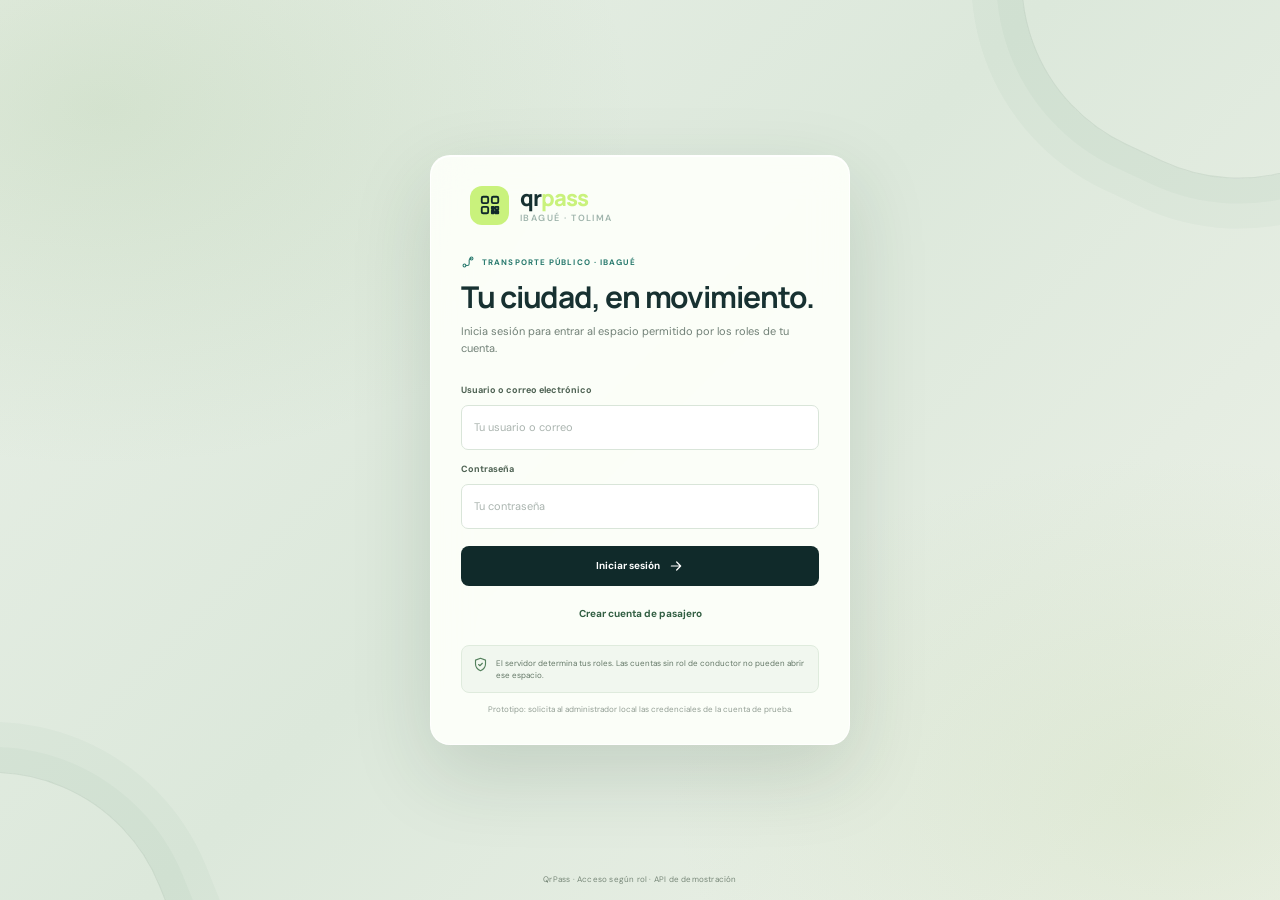
==== frontend/index.html @ d285de20 "Refactorización de  la estructura del proyecto a backend y frontend - Organiza la API FastAPI con mo" ====
<!doctype html>
<html lang="es">
  <head>
    <meta charset="utf-8" />
    <meta name="viewport" content="width=device-width, initial-scale=1, viewport-fit=cover" />
    <meta
      name="description"
      content="QrPass: una forma más simple de moverte por Ibagué."
    />
    <meta name="theme-color" content="#102a2a" />
    <meta name="mobile-web-app-capable" content="yes" />
    <meta name="apple-mobile-web-app-capable" content="yes" />
    <meta name="apple-mobile-web-app-status-bar-style" content="black-translucent" />
    <meta name="apple-mobile-web-app-title" content="QrPass" />
    <link rel="manifest" href="manifest.webmanifest" />
    <link rel="icon" href="iconos/qrpass.svg" type="image/svg+xml" />
    <link rel="apple-touch-icon" href="iconos/apple-touch-icon.png" />
    <title>QrPass · Tu ciudad, en movimiento</title>
    <link rel="preconnect" href="https://fonts.googleapis.com" />
    <link rel="preconnect" href="https://fonts.gstatic.com" crossorigin />
    <link
      href="https://fonts.googleapis.com/css2?family=DM+Sans:wght@400;500;600;700&family=Manrope:wght@400;500;600;700;800&display=swap"
      rel="stylesheet"
    />
    <link rel="stylesheet" href="styles.css" />
    <script src="app.js" defer></script>
  </head>
  <body>
    <svg class="icon-library" xmlns="http://www.w3.org/2000/svg" aria-hidden="true">
      <symbol id="icon-grid" viewBox="0 0 24 24">
        <rect x="3.5" y="3.5" width="7" height="7" rx="1.5" />
        <rect x="13.5" y="3.5" width="7" height="7" rx="1.5" />
        <rect x="3.5" y="13.5" width="7" height="7" rx="1.5" />
        <path d="M14 14h2v2h-2zm4 0h2v2h-2zm-4 4h2v2h-2zm4 0h2v2h-2z" />
      </symbol>
      <symbol id="icon-qr" viewBox="0 0 24 24">
        <rect x="3" y="3" width="7" height="7" rx="1.5" />
        <rect x="14" y="3" width="7" height="7" rx="1.5" />
        <rect x="3" y="14" width="7" height="7" rx="1.5" />
        <path d="M14 14h2v2h-2zm4 0h3v3h-3zm-4 4h2v3h-2zm4 1h3v2h-3z" />
      </symbol>
      <symbol id="icon-wallet" viewBox="0 0 24 24">
        <rect x="3" y="5" width="18" height="15" rx="3" />
        <path d="M3 9h18m-5 5h2m-14-9 12-2" />
      </symbol>
      <symbol id="icon-clock" viewBox="0 0 24 24">
        <circle cx="12" cy="12" r="9" />
        <path d="M12 7v5l3.5 2" />
      </symbol>
      <symbol id="icon-arrows" viewBox="0 0 24 24">
        <path d="M4 7h15l-3-3m4 13H5l3 3m9-13 3 3-3 3M7 14l-3 3 3 3" />
      </symbol>
      <symbol id="icon-plus" viewBox="0 0 24 24">
        <path d="M12 5v14m-7-7h14" />
      </symbol>
      <symbol id="icon-download" viewBox="0 0 24 24">
        <path d="M12 3v12m-5-5 5 5 5-5M5 17v3h14v-3" />
      </symbol>
      <symbol id="icon-card" viewBox="0 0 24 24">
        <rect x="2.5" y="5" width="19" height="14" rx="3" />
        <path d="M2.5 10h19m-15 5h4" />
      </symbol>
      <symbol id="icon-document" viewBox="0 0 24 24">
        <path d="M14 3H6a2 2 0 0 0-2 2v14a2 2 0 0 0 2 2h12a2 2 0 0 0 2-2V9z" />
        <path d="M14 3v6h6M8 13h8m-8 4h8" />
      </symbol>
      <symbol id="icon-arrow" viewBox="0 0 24 24">
        <path d="M5 12h14m-6-6 6 6-6 6" />
      </symbol>
      <symbol id="icon-route" viewBox="0 0 24 24">
        <circle cx="6" cy="18" r="2.5" />
        <circle cx="18" cy="6" r="2.5" />
        <path d="M8.5 18H11a3 3 0 0 0 3-3V9a3 3 0 0 1 3-3h.5" />
      </symbol>
      <symbol id="icon-shield" viewBox="0 0 24 24">
        <path d="M12 22s8-4 8-11V5l-8-3-8 3v6c0 7 8 11 8 11Z" />
        <path d="m9 12 2 2 4-4" />
      </symbol>
      <symbol id="icon-bus" viewBox="0 0 24 24">
        <path d="M5 17h14l1-3V7c0-2-2-3-8-3S4 5 4 7v7l1 3Z" />
        <path d="M4 10h16M7 17v2m10-2v2M7 14h.01M17 14h.01" />
      </symbol>
      <symbol id="icon-menu" viewBox="0 0 24 24">
        <path d="M4 7h16M4 12h16M4 17h16" />
      </symbol>
      <symbol id="icon-close" viewBox="0 0 24 24">
        <path d="m6 6 12 12M18 6 6 18" />
      </symbol>
      <symbol id="icon-check" viewBox="0 0 24 24">
        <path d="m5 12 4 4L19 6" />
      </symbol>
      <symbol id="icon-spark" viewBox="0 0 24 24">
        <path d="m12 3 1.9 5.8L20 11l-6.1 2.2L12 19l-1.9-5.8L4 11l6.1-2.2L12 3Zm7 12 .9 2.1L22 18l-2.1.9L19 21l-.9-2.1L16 18l2.1-.9L19 15Z" />
      </symbol>
    </svg>

    <!-- La entrada y la app viven en la misma página; JavaScript muestra una
         u otra según la sesión que el servidor reconoce. -->
    <main class="login-gate" id="login-gate">
      <section class="login-card" aria-labelledby="login-title">
        <a class="brand login-brand" href="#login" aria-label="QrPass">
          <span class="brand-mark" aria-hidden="true"><svg class="icon"><use href="#icon-qr" /></svg></span>
          <span class="brand-name">qr<span>pass</span><small>IBAGUÉ · TOLIMA</small></span>
        </a>
        <div class="login-intro">
          <span class="eyebrow"><svg class="icon"><use href="#icon-route" /></svg> TRANSPORTE PÚBLICO · IBAGUÉ</span>
          <h1 id="login-title">Tu ciudad, en movimiento.</h1>
          <p>Inicia sesión para entrar al espacio permitido por los roles de tu cuenta.</p>
        </div>
        <form id="login-form" class="login-form">
          <label for="login-username">Usuario o correo electrónico</label>
          <input class="input" id="login-username" name="username" type="text" autocomplete="username" placeholder="Tu usuario o correo" minlength="3" maxlength="254" required />
          <label for="login-password">Contraseña</label>
          <input class="input" id="login-password" name="password" type="password" autocomplete="current-password" placeholder="Tu contraseña" required />
          <p class="login-error" id="login-error" role="alert" hidden></p>
          <button class="button login-submit" type="submit">Iniciar sesión <svg class="icon"><use href="#icon-arrow" /></svg></button>
        </form>
        <button class="login-register-toggle" id="registration-toggle" type="button">Crear cuenta de pasajero</button>
        <form id="registration-form" class="login-form" hidden>
          <label for="register-names">Nombre completo</label>
          <input class="input" id="register-names" name="names" type="text" autocomplete="name" minlength="2" maxlength="120" required />
          <label for="register-email">Correo electrónico</label>
          <input class="input" id="register-email" name="email" type="email" autocomplete="email" maxlength="254" required />
          <label for="register-password">Contraseña (mínimo 12 caracteres)</label>
          <input class="input" id="register-password" name="password" type="password" autocomplete="new-password" minlength="12" maxlength="256" required />
          <label class="login-consent"><input name="privacy_consent" type="checkbox" required /><span>Autorizo el tratamiento de mis datos para esta demostración y acepto su política de privacidad.</span></label>
          <p class="login-error" id="registration-error" role="alert" hidden></p>
          <button class="button login-submit" type="submit">Crear cuenta pasajera <svg class="icon"><use href="#icon-arrow" /></svg></button>
        </form>
        <p class="login-role-note"><svg class="icon"><use href="#icon-shield" /></svg><span>El servidor determina tus roles. Las cuentas sin rol de conductor no pueden abrir ese espacio.</span></p>
        <p class="login-demo-note">Prototipo: solicita al administrador local las credenciales de la cuenta de prueba.</p>
      </section>
      <footer class="login-footer">QrPass · Acceso según rol · API de demostración</footer>
    </main>

    <!-- Este contenedor se mantiene oculto hasta validar la cuenta y sus roles. -->
    <div class="app-shell">
      <aside class="sidebar" id="sidebar">
        <a class="brand" href="#inicio" data-view="inicio" aria-label="QrPass, inicio">
          <span class="brand-mark" aria-hidden="true">
            <svg class="icon"><use href="#icon-qr" /></svg>
          </span>
          <span class="brand-name">qr<span>pass</span><small>IBAGUÉ · TOLIMA</small></span>
        </a>

        <div data-profile-content="pasajero">
          <div class="sidebar-caption">TU ESPACIO</div>
          <nav class="main-nav" aria-label="Navegación principal">
            <button class="nav-link is-active" data-view="inicio">
              <svg class="icon"><use href="#icon-grid" /></svg><span>Resumen</span>
            </button>
            <button class="nav-link" data-view="qr">
              <svg class="icon"><use href="#icon-qr" /></svg><span>Mi código QR</span>
            </button>
            <button class="nav-link" data-view="historial">
              <svg class="icon"><use href="#icon-clock" /></svg><span>Mis viajes</span>
            </button>
          </nav>

          <div class="sidebar-caption sidebar-caption-spaced">MOVERSE</div>
          <nav class="main-nav" aria-label="Acciones de viaje">
            <button class="nav-link" data-action="payment" data-method="saldo">
              <svg class="icon"><use href="#icon-wallet" /></svg><span>Pagar pasaje</span>
            </button>
            <button class="nav-link" data-action="transfer">
              <svg class="icon"><use href="#icon-arrows" /></svg><span>Traspaso de ruta</span>
            </button>
            <button class="nav-link" data-view="recarga">
              <svg class="icon"><use href="#icon-plus" /></svg><span>Recargar saldo</span>
            </button>
          </nav>
        </div>

        <div data-profile-content="conductor" hidden>
          <div class="sidebar-caption">OPERACIÓN</div>
          <nav class="main-nav" aria-label="Operación del conductor">
            <button class="nav-link is-active" data-view="inicio">
              <svg class="icon"><use href="#icon-bus" /></svg><span>Mi turno y recaudo</span>
            </button>
          </nav>
        </div>

        <div class="sidebar-bottom">
          <div class="help-card">
            <span class="help-icon"><svg class="icon"><use href="#icon-spark" /></svg></span>
            <strong id="workspace-help-title">Tu viaje, más simple.</strong>
            <p id="workspace-help-copy">Un solo lugar para moverte por la ciudad.</p>
            <button class="demo-account-link" type="button" data-action="logout">Cerrar sesión <svg class="icon"><use href="#icon-arrow" /></svg></button>
          </div>
          <div class="profile">
            <span class="avatar" id="sidebar-avatar">MC</span>
            <span class="profile-copy"><strong id="sidebar-name">María Camila</strong><small id="sidebar-role">Perfil pasajero · demo</small></span>
            <span class="profile-status" aria-label="Perfil de demostración seleccionado"></span>
          </div>
        </div>
      </aside>

      <main class="main-area">
        <header class="topbar">
          <button class="mobile-menu icon-button" id="menu-toggle" aria-label="Abrir menú" aria-expanded="false">
            <svg class="icon"><use href="#icon-menu" /></svg>
          </button>
          <div class="breadcrumb"><span id="breadcrumb-context">Pasajero demo</span><span class="breadcrumb-slash">/</span><strong id="page-crumb">Resumen</strong></div>
          <div class="topbar-right">
            <span class="single-profile-label" id="single-profile-label">Pasajero</span>
            <div class="profile-switcher" id="workspace-switcher" role="group" aria-label="Cambiar entre roles autorizados" hidden>
              <button type="button" data-profile="pasajero" aria-pressed="false">Pasajero</button>
              <button type="button" data-profile="conductor" aria-pressed="true">Conductor</button>
            </div>
            <span class="service-status" id="connection-status" role="status"><span></span><span id="connection-label">API de demostración</span></span>
            <span class="topbar-divider"></span>
            <span class="topbar-date" id="today-date"></span>
            <button class="button button-outline install-button" id="install-button" type="button" hidden><svg class="icon"><use href="#icon-download" /></svg> Instalar app</button>
            <span class="avatar avatar-small" id="topbar-avatar">MC</span>
          </div>
        </header>
        <div class="demo-banner">
          <span class="demo-banner-dot"></span>
          <span><strong>Versión de demostración</strong> · Los movimientos son ficticios y los registra una API local.</span>
          <button class="demo-info-link" type="button" data-action="demo-info">¿Qué significa?</button>
        </div>
        <section id="app-content" class="page-content" aria-live="polite"></section>
        <footer class="site-footer">
          <span>QrPass <span class="footer-dot">·</span> Hecho para moverte mejor.</span>
          <button class="footer-info-link" type="button" data-action="demo-info"><svg class="icon"><use href="#icon-document" /></svg> Acerca de la demostración</button>
        </footer>
      </main>
    </div>
    <button class="sidebar-backdrop" id="sidebar-backdrop" type="button" aria-label="Cerrar menú"></button>
    <nav class="mobile-tabbar" id="mobile-tabbar" aria-label="Navegación rápida">
      <button class="mobile-tab is-active" data-view="inicio" data-tab-view="inicio" aria-current="page"><svg class="icon"><use href="#icon-grid" /></svg><span>Inicio</span></button>
      <button class="mobile-tab" data-view="qr" data-tab-view="qr"><svg class="icon"><use href="#icon-qr" /></svg><span>Mi QR</span></button>
      <button class="mobile-tab" data-view="historial" data-tab-view="historial"><svg class="icon"><use href="#icon-clock" /></svg><span>Viajes</span></button>
      <button class="mobile-tab" data-view="recarga" data-tab-view="recarga"><svg class="icon"><use href="#icon-wallet" /></svg><span>Saldo</span></button>
    </nav>

    <dialog class="modal" id="app-modal" aria-labelledby="modal-title">
      <form method="dialog" class="modal-dismiss"><button class="icon-button" aria-label="Cerrar ventana"><svg class="icon"><use href="#icon-close" /></svg></button></form>
      <div id="modal-content"></div>
    </dialog>
    <div class="toast-region" id="toast-region" role="status" aria-live="polite"></div>
  </body>
</html>
---- frontend/styles.css ----
:root {
  color-scheme: light;
  --ink: #173131;
  --ink-soft: #536665;
  --ink-muted: #83918e;
  --canvas: #f6f8f6;
  --paper: #fff;
  --line: #e6ece8;
  --forest: #102a2a;
  --forest-2: #1a3937;
  --mint: #c9f27c;
  --mint-deep: #a8df54;
  --teal: #27796d;
  --teal-pale: #e8f4ef;
  --amber: #c78535;
  --amber-pale: #fff3e3;
  --red: #bd5d50;
  --red-pale: #fff0ed;
  --shadow-card: 0 16px 48px rgb(29 61 48 / 5%), 0 2px 8px rgb(29 61 48 / 3%);
  font-family: "DM Sans", sans-serif;
  font-synthesis: none;
  text-rendering: optimizeLegibility;
  -webkit-font-smoothing: antialiased;
  -moz-osx-font-smoothing: grayscale;
}

* { box-sizing: border-box; }
body { min-width: 320px; min-height: 100vh; margin: 0; background: var(--canvas); color: var(--ink); }
button, input, select { font: inherit; }
button { color: inherit; }
a { color: inherit; text-decoration: none; }
.icon-library { position: absolute; width: 0; height: 0; overflow: hidden; }
.icon { width: 20px; height: 20px; fill: none; stroke: currentColor; stroke-width: 1.8; stroke-linecap: round; stroke-linejoin: round; flex: 0 0 auto; }
.sr-only { position: absolute; width: 1px; height: 1px; overflow: hidden; clip: rect(0, 0, 0, 0); clip-path: inset(50%); white-space: nowrap; }

[hidden] { display: none !important; }
body:not(.is-authenticated) .app-shell,
body:not(.is-authenticated) #sidebar-backdrop,
body:not(.is-authenticated) #mobile-tabbar,
body:not(.is-authenticated) .toast-region { display: none !important; }
.login-gate { position: relative; display: grid; min-height: 100vh; min-height: 100dvh; place-items: center; overflow: hidden; padding: 30px 18px; background: radial-gradient(ellipse at 8% 12%, rgb(137 178 119 / 20%), transparent 32%), radial-gradient(ellipse at 91% 88%, rgb(182 207 152 / 22%), transparent 30%), linear-gradient(135deg, #e9f0e7, #dce8db 48%, #eef2e9); }
.login-gate::before, .login-gate::after { position: absolute; width: 400px; aspect-ratio: 1; border: 1px solid rgb(39 91 57 / 10%); border-radius: 45%; content: ""; pointer-events: none; }
.login-gate::before { top: -230px; right: -150px; transform: rotate(25deg); box-shadow: 0 0 0 25px rgb(39 91 57 / 3%), 0 0 0 50px rgb(39 91 57 / 3%); }
.login-gate::after { bottom: -280px; left: -220px; transform: rotate(-22deg); box-shadow: 0 0 0 25px rgb(39 91 57 / 3%), 0 0 0 50px rgb(39 91 57 / 3%); }
.login-card { position: relative; z-index: 1; width: min(100%, 420px); padding: 30px; border: 1px solid rgb(255 255 255 / 82%); border-radius: 20px; background: rgb(253 255 250 / 92%); box-shadow: 0 28px 80px rgb(25 62 39 / 15%), inset 0 1px 0 #fff; backdrop-filter: blur(18px); }
.login-brand { padding: 0; }
.login-intro { margin-top: 30px; }
.login-intro .eyebrow { margin-bottom: 10px; font-size: 8px; }
.login-intro h1 { margin-bottom: 8px; font-size: clamp(24px, 7vw, 30px); }
.login-intro > p { margin: 0; color: #718177; font-size: 11px; line-height: 1.6; }
.login-form { display: grid; gap: 9px; margin-top: 22px; }
.login-form > label { margin-top: 4px; color: #4e6253; font-size: 9px; font-weight: 700; }
.login-form .input { min-height: 45px; border-color: #d9e5d9; background: #fff; font-size: 11px; }
.login-submit { width: 100%; min-height: 45px; margin-top: 8px; background: #1a5036; font-size: 10px; }
.login-submit:hover { background: #123d29; }
.login-error { margin: 2px 0; padding: 9px 10px; border: 1px solid #f0d2cb; border-radius: 7px; background: #fff3f0; color: #9c4e42; font-size: 9px; line-height: 1.5; }
.login-role-note { display: flex; align-items: flex-start; gap: 8px; margin: 17px 0 0; padding: 11px; border: 1px solid #dfebdd; border-radius: 8px; background: #f1f7ef; color: #637766; font-size: 8px; line-height: 1.55; }
.login-role-note .icon { width: 15px; height: 15px; flex: 0 0 auto; color: #54815d; }
.login-demo-note { margin: 11px 0 0; color: #929e94; font-size: 8px; text-align: center; }
.login-register-toggle { width: 100%; margin-top: 13px; padding: 8px; border: 0; background: transparent; color: #315e42; cursor: pointer; font-size: 10px; font-weight: 700; }
.login-consent { display: flex; align-items: flex-start; gap: 8px; margin: 7px 0 0; color: #718177; font-size: 9px; line-height: 1.5; }
.login-consent input { width: 15px; height: 15px; flex: 0 0 auto; accent-color: #1a5036; }
.login-form [hidden] { display: none !important; }
.login-footer { position: absolute; z-index: 1; bottom: max(16px, env(safe-area-inset-bottom)); color: #788879; font-size: 8px; letter-spacing: .2px; }

.app-shell { min-height: 100vh; }
.sidebar { position: fixed; z-index: 20; inset: 0 auto 0 0; display: flex; width: 250px; flex-direction: column; overflow-y: auto; padding: 29px 17px 18px; background: var(--forest); color: #e7efec; }
.brand { display: flex; align-items: center; gap: 11px; padding: 0 9px; }
.brand-mark { display: grid; width: 39px; height: 39px; place-items: center; border-radius: 12px; background: var(--mint); color: var(--forest); }
.brand-mark .icon { width: 22px; height: 22px; stroke-width: 2; }
.brand-name { font-family: Manrope, sans-serif; font-size: 22px; font-weight: 800; letter-spacing: -1.1px; line-height: 1; }
.brand-name > span { color: var(--mint); }
.brand-name small { display: block; margin-top: 5px; color: #9fb4ac; font-family: "DM Sans", sans-serif; font-size: 9px; font-weight: 600; letter-spacing: 1.45px; }
.sidebar-caption { margin: 44px 10px 12px; color: #8fa8a0; font-size: 9px; font-weight: 700; letter-spacing: 1.35px; }
.sidebar-caption-spaced { margin-top: 30px; }
.main-nav { display: grid; gap: 5px; }
.nav-link { display: flex; width: 100%; min-height: 44px; align-items: center; gap: 12px; padding: 0 12px; border: 0; border-radius: 9px; background: transparent; color: #bdcbc5; cursor: pointer; text-align: left; transition: color .18s ease, background .18s ease, transform .18s ease; }
.nav-link .icon { width: 18px; height: 18px; color: #91a8a0; }
.nav-link span { font-size: 12px; font-weight: 500; }
.nav-link:hover { background: rgb(255 255 255 / 7%); color: #fff; }
.nav-link.is-active { background: #274943; color: #fff; }
.nav-link.is-active .icon { color: var(--mint); }
.sidebar-bottom { flex-shrink: 0; margin-top: auto; }
.help-card { margin: 0 3px 18px; padding: 16px 14px 14px; border: 1px solid rgb(255 255 255 / 9%); border-radius: 12px; background: rgb(255 255 255 / 4%); }
.help-icon { display: grid; width: 29px; height: 29px; margin-bottom: 11px; place-items: center; border-radius: 9px; background: rgb(201 242 124 / 14%); color: var(--mint); }
.help-icon .icon { width: 16px; height: 16px; }
.help-card strong { font-size: 11px; }
.help-card p { margin: 5px 0 0; color: #a5b7b0; font-size: 10px; line-height: 1.55; }
.demo-account-link { display: flex; min-height: 32px; align-items: center; gap: 5px; margin-top: 10px; padding: 0; border: 0; background: transparent; color: #c9f27c; cursor: pointer; font-size: 9px; font-weight: 700; text-align: left; }
.demo-account-link:hover { color: #e6ffbd; }
.demo-account-link .icon { width: 13px; height: 13px; }
.profile { display: flex; align-items: center; gap: 10px; padding: 14px 7px 0; border-top: 1px solid rgb(255 255 255 / 10%); }
.avatar { display: grid; width: 34px; height: 34px; flex: 0 0 auto; place-items: center; border: 1px solid rgb(255 255 255 / 35%); border-radius: 50%; background: #dbe9df; color: #35544b; font-size: 10px; font-weight: 700; }
.profile-copy { display: grid; gap: 3px; }
.profile-copy strong { color: #f4f7f5; font-size: 11px; font-weight: 600; }
.profile-copy small { color: #9fb4ac; font-size: 9px; }
.profile-status { width: 7px; height: 7px; margin-left: auto; border-radius: 50%; background: var(--mint); box-shadow: 0 0 0 3px rgb(201 242 124 / 12%); }

.main-area { display: flex; min-height: 100vh; flex-direction: column; margin-left: 250px; }
.topbar { position: sticky; z-index: 10; top: 0; display: flex; height: 68px; flex: 0 0 auto; align-items: center; justify-content: space-between; padding: 0 43px; border-bottom: 1px solid #eaf0ec; background: rgb(255 255 255 / 94%); backdrop-filter: blur(14px); }
.breadcrumb { display: flex; align-items: center; gap: 10px; color: #91a09c; font-size: 11px; }
.breadcrumb strong { color: var(--ink); font-weight: 600; }
.breadcrumb-slash { color: #c7d1cc; }
.topbar-right { display: flex; align-items: center; gap: 15px; }
.service-status { display: flex; align-items: center; gap: 7px; color: #60806f; font-size: 10px; font-weight: 600; }
.service-status > span { width: 6px; height: 6px; border-radius: 50%; background: #63b476; box-shadow: 0 0 0 3px #e8f5e9; }
.topbar-divider { width: 1px; height: 18px; background: var(--line); }
.topbar-date { color: #71807c; font-size: 10px; }
.avatar-small { width: 29px; height: 29px; border-color: #dfe8e2; font-size: 9px; }
.mobile-menu { display: none !important; }
body.menu-open { overflow: hidden; }
.demo-banner { display: flex; min-height: 39px; align-items: center; gap: 9px; padding: 7px 43px; border-bottom: 1px solid #dcebe0; background: #f1f8f1; color: #56715f; font-size: 10px; }
.demo-banner strong { color: #315e42; font-weight: 700; }
.demo-banner-dot { width: 6px; height: 6px; flex: 0 0 auto; border-radius: 50%; background: #65a976; }
.demo-info-link, .footer-info-link { display: inline-flex; align-items: center; justify-content: center; gap: 6px; border: 0; background: transparent; color: #397656; cursor: pointer; font-size: 9px; font-weight: 700; text-decoration: underline; text-decoration-color: #a4c6ad; text-underline-offset: 3px; }
.demo-info-link { flex: 0 0 auto; margin-left: auto; padding: 4px 0 4px 8px; }
.demo-info-link:hover, .footer-info-link:hover { color: #174e36; }
.page-content { width: min(100%, 1300px); flex: 1; margin: 0 auto; padding: 34px 43px 30px; }
.site-footer { display: flex; min-height: 51px; align-items: center; justify-content: space-between; gap: 14px; padding: 10px 43px; border-top: 1px solid #eaf0ec; color: #889591; font-size: 9px; }
.footer-info-link { padding: 4px 0; color: #75877d; font-size: 9px; text-decoration: none; }
.footer-info-link .icon { width: 14px; height: 14px; color: #668c71; }
.footer-dot { padding: 0 3px; color: #b9c5be; }

.page-heading { display: flex; align-items: flex-end; justify-content: space-between; gap: 18px; margin-bottom: 24px; }
.eyebrow { display: flex; align-items: center; gap: 7px; margin-bottom: 8px; color: var(--teal); font-size: 9px; font-weight: 700; letter-spacing: 1.1px; text-transform: uppercase; }
.eyebrow .icon { width: 14px; height: 14px; }
.eyebrow-dot { width: 6px; height: 6px; border-radius: 50%; background: var(--teal); }
h1, h2, h3, p { margin-top: 0; }
h1, h2, h3 { font-family: Manrope, sans-serif; }
h1 { margin-bottom: 6px; color: var(--ink); font-size: clamp(24px, 3vw, 31px); font-weight: 700; letter-spacing: -1.1px; line-height: 1.2; }
.page-heading p { margin: 0; color: var(--ink-muted); font-size: 11px; line-height: 1.6; }
.heading-date { padding-bottom: 2px; color: #87938e; font-size: 10px; white-space: nowrap; }
.button { display: inline-flex; min-height: 40px; align-items: center; justify-content: center; gap: 8px; padding: 0 15px; border: 0; border-radius: 8px; background: var(--forest); color: #fff; cursor: pointer; font-size: 10px; font-weight: 700; transition: background .18s ease, transform .18s ease, box-shadow .18s ease; }
.button:hover { transform: translateY(-1px); background: var(--forest-2); box-shadow: 0 6px 16px rgb(16 42 42 / 15%); }
.button .icon { width: 16px; height: 16px; }
.button-mint { background: var(--mint); color: var(--forest); }
.button-mint:hover { background: var(--mint-deep); }
.button-outline { border: 1px solid #dfe8e1; background: #fff; color: var(--ink); }
.button-outline:hover { background: #f4f8f5; box-shadow: none; }
.button-quiet { min-height: 32px; padding: 0 10px; background: transparent; color: var(--teal); }
.button-quiet:hover { background: var(--teal-pale); box-shadow: none; }
.button:focus-visible, .nav-link:focus-visible, .icon-button:focus-visible, input:focus-visible, select:focus-visible, .profile-switcher button:focus-visible { outline: 3px solid rgb(39 121 109 / 30%); outline-offset: 2px; }
.profile-switcher { display: inline-flex; flex: 0 0 auto; gap: 3px; padding: 3px; border: 1px solid #e2eae4; border-radius: 10px; background: #f3f7f3; }
.profile-switcher[hidden], .single-profile-label[hidden] { display: none !important; }
.profile-switcher button { min-height: 29px; padding: 0 9px; border: 0; border-radius: 7px; background: transparent; color: #708078; cursor: pointer; font-size: 9px; font-weight: 600; transition: background .15s ease, color .15s ease, box-shadow .15s ease; }
.profile-switcher button[aria-pressed="true"] { background: #1d4735; color: #e6f5dc; box-shadow: 0 2px 6px rgb(18 56 37 / 14%); }
.profile-switcher button:hover:not([aria-pressed="true"]) { background: #e6efe7; color: #28543b; }
.single-profile-label { flex: 0 0 auto; padding: 7px 10px; border: 1px solid #dce9de; border-radius: 8px; background: #eef6ee; color: #396548; font-size: 9px; font-weight: 700; }
[data-profile-content][hidden], .mobile-tabbar[hidden] { display: none !important; }

.welcome-banner { position: relative; display: grid; min-height: 188px; grid-template-columns: 1.25fr .75fr; overflow: hidden; margin-bottom: 21px; border-radius: 15px; background: radial-gradient(ellipse at 82% 95%, rgb(75 133 89 / 34%), transparent 43%), linear-gradient(112deg, #102a2a 12%, #173a35 100%); color: #fff; }
.welcome-demo-badge { position: absolute; z-index: 2; top: 15px; right: 17px; display: inline-flex; align-items: center; gap: 6px; padding: 7px 9px; border: 1px solid rgb(201 242 124 / 22%); border-radius: 20px; background: rgb(11 40 34 / 48%); color: #d9f6b4; cursor: pointer; font-size: 8px; font-weight: 700; letter-spacing: .35px; }
.welcome-demo-badge:hover { background: rgb(201 242 124 / 12%); }
.welcome-demo-badge > span { width: 6px; height: 6px; border-radius: 50%; background: var(--mint); box-shadow: 0 0 0 3px rgb(201 242 124 / 12%); }
.welcome-copy { position: relative; z-index: 1; align-self: center; padding: 27px 32px; }
.welcome-copy .eyebrow { margin-bottom: 11px; color: var(--mint); }
.welcome-copy h2 { max-width: 460px; margin: 0 0 9px; font-size: clamp(21px, 2.5vw, 27px); font-weight: 600; letter-spacing: -.8px; line-height: 1.22; }
.welcome-copy p { margin: 0 0 18px; color: #b2c4bc; font-size: 10px; }
.welcome-orbit { position: absolute; top: -108px; right: 6%; width: 380px; height: 380px; border: 1px solid rgb(201 242 124 / 15%); border-radius: 50%; }
.welcome-orbit::before, .welcome-orbit::after { position: absolute; inset: 29px; border: 1px solid rgb(201 242 124 / 12%); border-radius: 50%; content: ""; }
.welcome-orbit::after { inset: 67px; }
.welcome-illustration { position: absolute; right: 11%; bottom: 0; display: grid; width: 180px; height: 144px; place-items: center; color: var(--mint); }
.welcome-illustration .icon { width: 90px; height: 90px; stroke-width: .9; }
.orbit-chip { position: absolute; display: grid; width: 42px; height: 42px; place-items: center; border: 1px solid rgb(201 242 124 / 25%); border-radius: 13px; background: #24443b; color: var(--mint); }
.orbit-chip .icon { width: 20px; height: 20px; }
.orbit-chip-one { top: 22px; right: 10px; }
.orbit-chip-two { bottom: 13px; left: 2px; }

.stats-grid { display: grid; grid-template-columns: repeat(4, minmax(0, 1fr)); gap: 13px; margin-bottom: 21px; }
.stat-card { position: relative; min-height: 115px; overflow: hidden; padding: 16px 17px 15px; border: 1px solid #e9efeb; border-radius: 11px; background: var(--paper); box-shadow: 0 3px 12px rgb(30 62 48 / 2%); }
.stat-top { display: flex; align-items: center; justify-content: space-between; gap: 7px; }
.stat-label { color: #84918c; font-size: 9px; font-weight: 700; letter-spacing: .55px; }
.stat-icon { display: grid; width: 29px; height: 29px; place-items: center; border-radius: 9px; background: var(--teal-pale); color: var(--teal); }
.stat-icon .icon { width: 15px; height: 15px; }
.stat-icon.amber { background: var(--amber-pale); color: var(--amber); }
.stat-icon.green { background: #eaf4e8; color: #5b9054; }
.stat-icon.dark { background: #edf0f4; color: #50647a; }
.stat-value { margin: 9px 0 0; color: var(--ink); font-family: Manrope, sans-serif; font-size: clamp(19px, 2vw, 24px); font-weight: 700; letter-spacing: -.75px; line-height: 1.1; }
.stat-note { margin-top: 5px; color: #9aa59f; font-size: 9px; }
.stat-note .positive { color: #5b9664; font-weight: 600; }

.weekly-card { min-width: 0; margin-bottom: 21px; padding: 20px 22px 13px; overflow: hidden; border: 1px solid #dfebe1; border-radius: 13px; background: linear-gradient(120deg, #f0f7ef, #fbfdf9 72%); }
.weekly-header { display: flex; align-items: flex-start; justify-content: space-between; gap: 12px; }
.weekly-header .eyebrow { margin-bottom: 5px; color: #52805e; font-size: 8px; }
.weekly-header h2 { margin: 0; color: #214634; font-size: 16px; letter-spacing: -.4px; }
.weekly-header p { margin: 4px 0 0; color: #809187; font-size: 9px; }
.weekly-demo-badge { display: inline-flex; align-items: center; gap: 5px; padding: 5px 7px; border: 1px solid #d7e7d8; border-radius: 20px; background: rgb(255 255 255 / 68%); color: #6e8974; font-size: 7px; font-weight: 700; letter-spacing: .5px; }
.weekly-demo-badge span { width: 5px; height: 5px; border-radius: 50%; background: #6eae79; }
.weekly-summary { display: flex; gap: 25px; margin-top: 15px; }
.weekly-summary > div { display: grid; gap: 3px; }
.weekly-summary span { color: #829188; font-size: 8px; }
.weekly-summary strong { color: #244c37; font-family: Manrope, sans-serif; font-size: 15px; font-weight: 700; }
.weekly-chart { display: block; width: 100%; height: 128px; margin-top: 2px; overflow: visible; }
.weekly-gridline { fill: none; stroke: #dfeade; stroke-dasharray: 3 5; stroke-width: 1; }
.weekly-area { fill: url(#weekly-fill); }
.weekly-line { fill: none; stroke: #4f9a62; stroke-linecap: round; stroke-linejoin: round; stroke-width: 2.5; }
.weekly-point { fill: #fff; stroke: #9ebaa0; stroke-width: 1.5; }
.weekly-point.has-trips { fill: #4f9a62; stroke: #fff; stroke-width: 2; }
.weekly-day-labels { display: grid; grid-template-columns: repeat(7, minmax(0, 1fr)); margin-top: -1px; color: #8b9a8f; font-size: 8px; text-align: center; text-transform: capitalize; }
.weekly-footnote { margin: 9px 0 0; padding-top: 9px; border-top: 1px solid #e3ede3; color: #809087; font-size: 8px; }

.driver-shift-hero { display: grid; grid-template-columns: minmax(0, 1fr) auto; gap: 18px 25px; align-items: center; margin-bottom: 16px; padding: 25px; border: 1px solid #d8e8da; border-radius: 14px; background: radial-gradient(ellipse at 84% 5%, rgb(201 242 124 / 17%), transparent 38%), linear-gradient(125deg, #12352d, #20553b); color: #fff; }
.driver-shift-copy { grid-column: 1 / -1; }
.driver-shift-copy .eyebrow { margin-bottom: 8px; color: #c9f27c; }
.driver-shift-copy h2 { margin: 0 0 6px; font-size: 22px; letter-spacing: -.6px; }
.driver-shift-copy p { max-width: 620px; margin: 0; color: #c1d2c5; font-size: 10px; line-height: 1.6; }
.assigned-shift { display: grid; gap: 5px; }
.assigned-shift > span { color: #a9c3ac; font-size: 8px; font-weight: 700; letter-spacing: .8px; }
.assigned-shift strong { font-family: Manrope, sans-serif; font-size: 14px; }
.assigned-shift strong i { color: #b8d990; font-style: normal; }
.assigned-shift small { color: #b1c6b5; font-size: 9px; }
.driver-shift-hero > .button { min-height: 43px; padding-inline: 13px; }
.shift-summary-card { margin-bottom: 15px; padding: 15px 17px; border: 1px solid #dce9de; border-radius: 10px; background: #f3f8f2; color: #44664c; }
.shift-summary-card.has-difference { border-color: #f0d6c1; background: #fff6ed; color: #885c35; }
.shift-summary-heading { display: flex; align-items: center; gap: 8px; font-size: 10px; }
.shift-summary-heading .icon { width: 16px; height: 16px; }
.shift-summary-grid { display: flex; flex-wrap: wrap; gap: 8px 18px; margin-top: 11px; color: #697b6e; font-size: 9px; }
.shift-summary-card p { margin: 9px 0 0; color: inherit; font-size: 9px; line-height: 1.5; }
.driver-integrity-note { display: flex; align-items: flex-start; gap: 11px; margin-top: 16px; padding: 14px 16px; border: 1px solid #dce9de; border-radius: 10px; background: #f0f6f0; color: #4c7054; }
.driver-integrity-note > .icon { width: 18px; height: 18px; flex: 0 0 auto; }
.driver-integrity-note strong { display: block; margin-bottom: 4px; font-size: 9px; }
.driver-integrity-note p { margin: 0; color: #718375; font-size: 8px; line-height: 1.6; }
.active-shift-banner { position: relative; margin-bottom: 15px; padding: 21px 23px; overflow: hidden; border-radius: 13px; background: linear-gradient(120deg, #11372f, #285c3b); color: #fff; }
.active-shift-banner::after { position: absolute; top: -75px; right: -40px; width: 230px; height: 230px; border: 1px solid rgb(201 242 124 / 15%); border-radius: 50%; box-shadow: 0 0 0 25px rgb(201 242 124 / 3%), 0 0 0 50px rgb(201 242 124 / 3%); content: ""; pointer-events: none; }
.active-shift-status { display: flex; align-items: center; gap: 7px; color: #d3f3a9; font-size: 8px; font-weight: 700; letter-spacing: .8px; }
.active-shift-pulse { width: 7px; height: 7px; border-radius: 50%; background: #9de16f; box-shadow: 0 0 0 4px rgb(157 225 111 / 16%); }
.active-shift-banner h2 { position: relative; z-index: 1; margin: 10px 0 4px; font-size: 20px; }
.active-shift-banner h2 span { color: #bbd99d; }
.active-shift-banner p { position: relative; z-index: 1; margin: 0; color: #bfd1c2; font-size: 9px; }
.active-shift-reference { position: relative; z-index: 1; margin-top: 13px; color: #d0e0d0; font-size: 8px; }
.driver-totals { display: grid; grid-template-columns: repeat(4, minmax(0, 1fr)); gap: 10px; margin-bottom: 16px; }
.driver-totals article { display: grid; min-width: 0; gap: 7px; padding: 13px; border: 1px solid #e4ece6; border-radius: 10px; background: #fff; }
.driver-totals article > span { color: #7f8e84; font-size: 7px; font-weight: 700; letter-spacing: .55px; }
.driver-totals article strong { overflow: hidden; color: #244d37; font-family: Manrope, sans-serif; font-size: clamp(13px, 1.6vw, 18px); text-overflow: ellipsis; white-space: nowrap; }
.driver-totals article small { color: #96a198; font-size: 8px; }
.driver-totals .driver-total-all { border-color: #d8e7d9; background: #eef6ed; }
.driver-work-grid { display: grid; grid-template-columns: minmax(0, 1.15fr) minmax(235px, .85fr); gap: 14px; align-items: stretch; }
.driver-capture-card, .driver-close-card { min-width: 0; padding: 18px; border: 1px solid #e5ece6; border-radius: 11px; background: #fff; }
.driver-capture-card .eyebrow, .driver-close-card .eyebrow { margin-bottom: 7px; font-size: 8px; }
.driver-capture-card h2, .driver-close-card h2 { margin: 0 0 5px; font-size: 15px; letter-spacing: -.3px; }
.driver-capture-card > p, .driver-close-card > p { margin: 0 0 14px; color: #849188; font-size: 9px; line-height: 1.55; }
.driver-close-card > p strong { color: #355f43; }
.driver-payment-actions { display: grid; gap: 7px; }
.driver-payment-actions button { display: flex; min-height: 47px; align-items: center; gap: 10px; padding: 7px 10px; border: 1px solid #e0e9e1; border-radius: 8px; background: #fafcf9; color: #50705a; cursor: pointer; text-align: left; transition: border .15s ease, background .15s ease, transform .15s ease; }
.driver-payment-actions button:hover { transform: translateY(-1px); border-color: #acd0ae; background: #f1f8ef; }
.driver-payment-actions button > .icon:first-child { width: 17px; height: 17px; flex: 0 0 auto; color: #52865d; }
.driver-payment-actions button > span { display: grid; flex: 1; gap: 3px; }
.driver-payment-actions button strong { color: #345842; font-size: 9px; }
.driver-payment-actions button small { color: #89978d; font-size: 7px; }
.driver-payment-actions button > .icon:last-child { width: 13px; height: 13px; color: #a2b1a4; }
.driver-demo-warning { display: flex; align-items: flex-start; gap: 7px; margin-top: 12px; color: #927343; font-size: 8px; line-height: 1.45; }
.driver-demo-warning .icon { width: 14px; height: 14px; flex: 0 0 auto; }
.driver-close-card { background: #f7faf6; }
.driver-close-card form { display: grid; gap: 8px; }
.driver-close-card label { color: #6f7d73; font-size: 8px; font-weight: 600; }
.driver-close-card .input { min-height: 38px; font-size: 10px; }
.driver-close-card .button { width: 100%; min-height: 37px; font-size: 9px; }
.driver-close-card > small { display: block; margin-top: 10px; color: #8c988f; font-size: 7px; line-height: 1.5; }
.driver-ledger { margin-top: 15px; }
.driver-ledger-code { color: #6f8b76; font-family: "DM Sans", sans-serif; font-size: 8px; }
.driver-ledger-table td { font-size: 8px; }

.content-grid { display: grid; grid-template-columns: minmax(0, 1.35fr) minmax(255px, .8fr); gap: 17px; align-items: stretch; }
.content-grid > * { min-width: 0; }
.surface { min-width: 0; border: 1px solid #e8eeea; border-radius: 12px; background: var(--paper); box-shadow: 0 4px 16px rgb(30 62 48 / 2%); }
.surface-header { display: flex; min-height: 59px; align-items: center; justify-content: space-between; gap: 12px; padding: 0 19px; border-bottom: 1px solid #edf1ee; }
.surface-header h2 { margin: 0; color: var(--ink); font-size: 12px; font-weight: 700; letter-spacing: -.15px; }
.surface-header p { margin: 4px 0 0; color: #8b9792; font-size: 9px; }
.text-link { display: inline-flex; align-items: center; gap: 4px; padding: 4px; border: 0; background: transparent; color: var(--teal); cursor: pointer; font-size: 9px; font-weight: 700; white-space: nowrap; }
.text-link:hover { color: #165c52; }
.text-link .icon { width: 13px; height: 13px; }
.table-wrap { overflow-x: auto; }
.trip-table { width: 100%; border-collapse: collapse; text-align: left; }
.trip-table th { padding: 11px 14px; color: #98a39e; font-size: 8px; font-weight: 700; letter-spacing: .6px; text-transform: uppercase; }
.trip-table td { padding: 12px 14px; border-top: 1px solid #f0f3f1; color: #52635d; font-size: 9px; white-space: nowrap; }
.trip-table th:first-child, .trip-table td:first-child { padding-left: 19px; }
.trip-table td:last-child, .trip-table th:last-child { padding-right: 19px; text-align: right; }
.trip-route { display: flex; align-items: center; gap: 8px; color: var(--ink) !important; font-weight: 700; }
.route-token { display: grid; width: 24px; height: 24px; place-items: center; border-radius: 7px; background: #edf4eb; color: #426e4a; font-size: 9px; }
.payment-tag { display: inline-flex; align-items: center; gap: 5px; padding: 5px 7px; border-radius: 5px; background: #eff5f1; color: #60816d; font-size: 8px; }
.payment-tag::before { width: 5px; height: 5px; border-radius: 50%; background: #68a27a; content: ""; }
.empty-row { padding: 27px 18px !important; color: #8a9791 !important; text-align: center !important; white-space: normal !important; }

.side-stack { display: grid; grid-template-rows: auto 1fr; gap: 15px; }
.fare-card { padding: 16px 17px; border: 1px solid #e8eeea; border-radius: 12px; background: #fff; }
.fare-heading { display: flex; align-items: center; justify-content: space-between; color: #74817b; font-size: 9px; font-weight: 600; }
.fare-heading .icon { width: 15px; height: 15px; color: var(--teal); }
.fare-amount { margin: 12px 0 3px; font-family: Manrope, sans-serif; font-size: 25px; font-weight: 700; letter-spacing: -.8px; }
.fare-foot { display: flex; align-items: center; justify-content: space-between; color: #929e98; font-size: 9px; }
.fare-foot strong { color: var(--teal); font-weight: 600; }
.quick-card { display: flex; flex-direction: column; padding: 17px; background: #eaf3ed; }
.quick-card-heading { margin: 0 0 3px; font-size: 11px; font-weight: 700; }
.quick-card-copy { margin: 0 0 14px; color: #71837a; font-size: 9px; line-height: 1.55; }
.quick-actions { display: grid; gap: 7px; margin-top: auto; }
.quick-action { display: flex; min-height: 39px; align-items: center; gap: 9px; padding: 0 9px; border: 1px solid rgb(53 108 80 / 10%); border-radius: 7px; background: rgb(255 255 255 / 72%); color: #34564a; cursor: pointer; text-align: left; transition: background .15s ease, transform .15s ease; }
.quick-action:hover { transform: translateX(2px); background: #fff; }
.quick-action .icon { width: 15px; height: 15px; color: var(--teal); }
.quick-action span { flex: 1; font-size: 9px; font-weight: 600; }
.quick-action .quick-arrow { width: 13px; height: 13px; color: #8aa093; }

.subtle-card { display: flex; align-items: center; gap: 13px; padding: 16px 18px; border: 1px solid #e4ece7; border-radius: 10px; background: #f0f6f1; color: #52705e; }
.subtle-card .icon { width: 20px; height: 20px; }
.subtle-card strong { display: block; margin-bottom: 4px; font-size: 10px; }
.subtle-card p { margin: 0; color: #7d9083; font-size: 9px; line-height: 1.5; }
.section-gap { margin-top: 20px; }

.qr-layout { display: grid; grid-template-columns: minmax(260px, .85fr) minmax(290px, 1.15fr); gap: 20px; align-items: start; }
.qr-card { display: grid; justify-items: center; padding: 24px 20px 20px; }
.qr-frame { display: grid; width: min(100%, 224px); aspect-ratio: 1; place-items: center; padding: 14px; border: 1px solid #e2e9e4; border-radius: 12px; background: #fff; box-shadow: 0 8px 25px rgb(22 54 40 / 6%); }
.qr-art { display: grid; width: 100%; height: 100%; grid-template-columns: repeat(21, 1fr); grid-template-rows: repeat(21, 1fr); gap: 1px; padding: 4px; background: #fff; }
.qr-cell { border-radius: 1px; background: transparent; }
.qr-cell.is-dark { background: #173332; }
.qr-caption { margin: 15px 0 0; color: #8b9691; font-size: 9px; text-align: center; }
.qr-code-label { margin: 15px 0 0; color: var(--ink); font-family: Manrope, sans-serif; font-size: 15px; font-weight: 700; letter-spacing: .7px; }
.demo-tag { display: inline-flex; align-items: center; gap: 5px; margin-top: 10px; padding: 5px 8px; border: 1px solid #f0dfbd; border-radius: 20px; background: #fff8e9; color: #9a743c; font-size: 8px; font-weight: 700; letter-spacing: .3px; text-transform: uppercase; }
.demo-tag .icon { width: 12px; height: 12px; }
.detail-card { padding: 20px; }
.detail-card h2 { margin: 0 0 5px; font-size: 14px; }
.detail-card > p { margin-bottom: 18px; color: #89958f; font-size: 10px; line-height: 1.5; }
.detail-row { display: flex; justify-content: space-between; gap: 14px; padding: 12px 0; border-top: 1px solid #eff2f0; font-size: 10px; }
.detail-row span:first-child { color: #87938d; }
.detail-row strong { color: var(--ink); font-weight: 600; text-align: right; }
.validity-row { display: flex; align-items: flex-start; gap: 10px; margin: 15px 0 0; padding: 12px; border-radius: 8px; background: var(--teal-pale); color: #4a7767; font-size: 9px; line-height: 1.5; }
.validity-row .icon { width: 16px; height: 16px; }
.detail-actions { display: flex; flex-wrap: wrap; gap: 8px; margin-top: 17px; }
.notice-card { margin-top: 17px; }

.balance-banner { display: flex; align-items: center; justify-content: space-between; gap: 18px; margin-bottom: 18px; padding: 22px 24px; border-radius: 12px; background: var(--forest); color: #fff; }
.balance-banner .eyebrow { margin-bottom: 8px; color: #b8d990; }
.balance-banner h2 { margin: 0; font-size: 24px; letter-spacing: -.7px; }
.balance-banner p { margin: 5px 0 0; color: #aac0b6; font-size: 10px; }
.balance-banner .icon { width: 24px; height: 24px; color: var(--mint); }
.amount-grid { display: grid; grid-template-columns: repeat(4, minmax(0, 1fr)); gap: 12px; }
.amount-option { display: grid; min-height: 88px; align-content: center; justify-items: start; gap: 6px; padding: 13px 15px; border: 1px solid #e5ece7; border-radius: 10px; background: #fff; color: var(--ink); cursor: pointer; text-align: left; transition: border .15s ease, transform .15s ease, box-shadow .15s ease; }
.amount-option:hover { transform: translateY(-2px); border-color: #9fc8ad; box-shadow: var(--shadow-card); }
.amount-option strong { font-family: Manrope, sans-serif; font-size: 17px; }
.amount-option span { color: #89968f; font-size: 9px; }
.custom-amount { display: grid; grid-template-columns: 1fr auto; gap: 10px; margin-top: 17px; padding: 17px; border: 1px solid #e8eeea; border-radius: 10px; background: #fff; }
.custom-amount label { grid-column: 1 / -1; color: #718078; font-size: 10px; font-weight: 600; }
.input, .select { width: 100%; min-height: 41px; padding: 0 12px; border: 1px solid #dfe7e2; border-radius: 7px; background: #fff; color: var(--ink); font-size: 11px; }
.input::placeholder { color: #aab4af; }

.history-summary { display: flex; align-items: center; justify-content: space-between; gap: 14px; margin-bottom: 16px; padding: 14px 17px; border: 1px solid #e8eeea; border-radius: 10px; background: #fff; }
.history-summary span { color: #839089; font-size: 10px; }
.history-summary strong { color: var(--ink); font-family: Manrope, sans-serif; font-size: 17px; }
.filter-select { width: auto; min-width: 148px; min-height: 34px; font-size: 9px; }
.history-table td { padding-top: 14px; padding-bottom: 14px; }
.code-text { color: #789087; font-family: "DM Sans", sans-serif; font-size: 9px; letter-spacing: .2px; }
.status-pill { display: inline-flex; align-items: center; gap: 5px; padding: 5px 7px; border-radius: 20px; background: #eaf4eb; color: #568360; font-size: 8px; font-weight: 600; }
.status-pill::before { width: 5px; height: 5px; border-radius: 50%; background: #6bae79; content: ""; }

.modal { position: fixed; width: min(440px, calc(100vw - 30px)); max-height: min(88vh, 720px); overflow: auto; padding: 0; border: 1px solid #e5ece7; border-radius: 14px; background: #fff; box-shadow: 0 22px 90px rgb(10 31 25 / 25%); color: var(--ink); }
.modal::backdrop { background: rgb(14 34 31 / 56%); backdrop-filter: blur(3px); }
.modal-dismiss { position: absolute; z-index: 1; top: 11px; right: 11px; }
.modal.demo-info-open { width: min(560px, calc(100vw - 30px)); max-height: min(680px, calc(100dvh - 32px)); overflow: hidden; border-color: #dbe9dd; }
.modal.demo-info-open .modal-dismiss { display: none; }
.demo-info-container { display: flex; max-height: min(680px, calc(100dvh - 32px)); flex-direction: column; background: #fff; }
.demo-info-header { display: flex; min-height: 66px; flex: 0 0 auto; align-items: center; justify-content: space-between; gap: 12px; padding: 12px 20px; border-bottom: 1px solid #dbe9df; background: linear-gradient(110deg, #eef7ed, #f9fcf7); }
.demo-info-title { display: flex; align-items: center; gap: 10px; color: #234e36; font-family: Manrope, sans-serif; font-size: 15px; font-weight: 700; }
.demo-info-title > .icon { width: 22px; height: 22px; color: #46835a; }
.demo-info-close { flex: 0 0 auto; border-color: #d8e7dc; background: #fff; color: #52735b; }
.demo-info-body { min-height: 0; flex: 1 1 auto; overflow-y: auto; overscroll-behavior: contain; padding: 22px 24px 24px; color: #65776b; font-size: 10px; line-height: 1.7; }
.demo-info-intro { display: block; margin-bottom: 7px; color: #36724d; font-size: 11px; font-weight: 700; }
.demo-info-body p { margin: 0 0 14px; }
.demo-info-body h3 { margin: 19px 0 7px; color: #284a36; font-size: 11px; }
.demo-info-body ul { display: grid; gap: 5px; margin: 0 0 14px; padding-left: 19px; }
.demo-info-body li::marker { color: #69a674; }
.demo-info-notice { display: flex; align-items: flex-start; gap: 9px; margin-top: 18px; padding: 12px; border: 1px solid #dcebdd; border-radius: 9px; background: #f1f8f0; color: #4c7357; font-size: 9px; line-height: 1.55; }
.demo-info-notice .icon { width: 17px; height: 17px; color: #559064; }
.demo-info-footer { display: flex; flex: 0 0 auto; align-items: center; justify-content: space-between; gap: 15px; padding: 13px 20px; border-top: 1px solid #e6eee7; background: #fbfdfb; }
.demo-info-footer > span { max-width: 330px; color: #89968d; font-size: 8px; line-height: 1.5; }
.demo-info-footer .button { flex: 0 0 auto; background: #226344; }
.demo-info-footer .button:hover { background: #184c33; }
.demo-account-dialog > p { margin-bottom: 15px; color: #7b8b80; font-size: 10px; line-height: 1.55; }
.demo-account-options { display: grid; gap: 8px; }
.demo-account-option { display: flex; min-width: 0; align-items: center; gap: 10px; padding: 11px; border: 1px solid #e1eae2; border-radius: 9px; background: #fff; cursor: pointer; text-align: left; transition: background .15s ease, border-color .15s ease; }
.demo-account-option:hover { border-color: #a9cbaa; background: #f5faf3; }
.demo-account-option.is-current { border-color: #8db694; background: #f0f7ee; }
.demo-account-avatar { display: grid; width: 34px; height: 34px; flex: 0 0 auto; place-items: center; border-radius: 50%; background: #e2eee1; color: #356546; font-size: 9px; font-weight: 700; }
.demo-account-copy { display: grid; min-width: 0; flex: 1; gap: 3px; }
.demo-account-copy strong { color: #2f503b; font-size: 10px; }
.demo-account-copy small { color: #839187; font-size: 8px; line-height: 1.4; }
.demo-account-role { flex: 0 0 auto; padding: 5px 7px; border-radius: 20px; background: #e8f2e7; color: #54805a; font-size: 7px; font-weight: 700; }
.demo-account-notice { display: flex; align-items: flex-start; gap: 8px; margin-top: 13px; padding: 10px; border-radius: 8px; background: #f3f7f3; color: #728177; font-size: 8px; line-height: 1.5; }
.demo-account-notice .icon { width: 15px; height: 15px; flex: 0 0 auto; color: #5a8863; }
.icon-button { display: grid; width: 34px; height: 34px; place-items: center; border: 1px solid #e5ece7; border-radius: 8px; background: #fff; color: #708078; cursor: pointer; }
.icon-button:hover { background: #f3f7f4; }
.icon-button .icon { width: 17px; height: 17px; }
.install-button { min-height: 32px; padding: 0 9px; font-size: 9px; }
.install-button .icon { width: 14px; height: 14px; }
.install-button[hidden] { display: none; }
.service-status.is-offline { color: #a06b3b; }
.service-status.is-offline > span:first-child { background: #d59b52; box-shadow: 0 0 0 3px #fff0da; }
.sidebar-backdrop, .mobile-tabbar { display: none; }
.modal-body { padding: 27px 28px 25px; }
.modal-kicker { margin-bottom: 9px; color: var(--teal); font-size: 9px; font-weight: 700; letter-spacing: 1px; text-transform: uppercase; }
.modal-body h2 { margin: 0 32px 6px 0; font-size: 20px; letter-spacing: -.45px; }
.modal-body > p { margin: 0 0 19px; color: #87938d; font-size: 10px; line-height: 1.6; }
.form-field { display: grid; gap: 7px; margin-bottom: 14px; }
.form-field label { color: #65766d; font-size: 10px; font-weight: 600; }
.form-field .input, .form-field .select { min-height: 43px; }
.payment-fieldset { min-width: 0; margin: 0 0 14px; padding: 0; border: 0; }
.payment-fieldset legend { margin-bottom: 8px; color: #65766d; font-size: 10px; font-weight: 600; }
.method-picker { display: flex; max-width: 100%; align-items: stretch; justify-content: center; gap: 9px; user-select: none; }
.method-choice { position: relative; flex: 1 1 0; min-width: 0; margin: 0; cursor: pointer; -webkit-tap-highlight-color: transparent; }
.method-radio { position: absolute; z-index: 2; inset: 0; width: 100%; height: 100%; margin: 0; opacity: 0; cursor: pointer; }
.method-tile { position: relative; display: flex; min-height: 91px; flex-direction: column; align-items: center; justify-content: center; gap: 5px; padding: 12px 5px 9px; border: 1.5px solid #dfe8e2; border-radius: 11px; background: linear-gradient(145deg, #fff, #fbfdfb); color: #718078; text-align: center; transition: transform .2s ease, border-color .18s ease, background .18s ease, box-shadow .18s ease, color .18s ease; }
.method-tile::before { position: absolute; top: 7px; left: 7px; width: 10px; height: 10px; transform: scale(.5); border: 1.5px solid #afc0b5; border-radius: 50%; background: #fff; content: ""; opacity: 0; transition: transform .18s ease, opacity .18s ease, background .18s ease; }
.method-icon { width: 22px; height: 22px; color: #63766c; transition: color .18s ease, transform .2s ease; }
.method-label { color: #43594f; font-size: 9px; font-weight: 700; transition: color .18s ease; }
.method-detail { color: #89968f; font-size: 7px; line-height: 1.25; }
.method-choice:hover .method-tile { transform: translateY(-2px); border-color: #84af93; box-shadow: 0 6px 14px rgb(29 61 48 / 8%); }
.method-choice:hover .method-tile::before { transform: scale(1); opacity: .65; }
.method-radio:checked + .method-tile { transform: translateY(-1px); border-color: #3c8870; background: linear-gradient(145deg, #f4faf5, #eaf5ed); box-shadow: 0 5px 13px rgb(29 88 64 / 10%); }
.method-radio:checked + .method-tile::before { transform: scale(1); border-color: #328165; background: #328165; box-shadow: inset 0 0 0 2px #fff; opacity: 1; }
.method-radio:checked + .method-tile .method-icon { transform: translateY(-1px); color: #27796d; }
.method-radio:checked + .method-tile .method-label { color: #226a53; }
.method-radio:focus-visible + .method-tile { outline: 3px solid rgb(39 121 109 / 30%); outline-offset: 3px; }
#payment-insufficient[hidden] { display: none; }
.modal-total { display: flex; align-items: center; justify-content: space-between; margin: 14px 0; padding: 12px; border-radius: 7px; background: #f3f7f4; color: #77857e; font-size: 10px; }
.modal-total strong { color: var(--ink); font-family: Manrope, sans-serif; font-size: 14px; }
.modal-actions { display: flex; justify-content: flex-end; gap: 8px; margin-top: 20px; }
.modal-actions .button { min-width: 102px; }
.receipt-mark { display: grid; width: 46px; height: 46px; margin-bottom: 13px; place-items: center; border-radius: 50%; background: #e8f4e9; color: #579464; }
.receipt-mark .icon { width: 23px; height: 23px; }
.receipt-list { margin-top: 17px; border-top: 1px solid #edf1ee; }
.receipt-list .detail-row { font-size: 9px; }
.toast-region { position: fixed; z-index: 50; right: 22px; bottom: 20px; display: grid; gap: 8px; }
.toast { display: flex; max-width: min(370px, calc(100vw - 32px)); align-items: center; gap: 10px; padding: 12px 15px; border: 1px solid #dce9df; border-radius: 9px; background: #fff; box-shadow: 0 12px 34px rgb(20 47 34 / 13%); color: #426b50; font-size: 10px; animation: toast-in .2s ease-out; }
.toast.is-error { border-color: #f1d8d2; color: #9a5045; }
.toast .icon { width: 16px; height: 16px; }
@keyframes toast-in { from { opacity: 0; transform: translateY(8px); } to { opacity: 1; transform: translateY(0); } }

@media (min-width: 1500px) {
  .page-content { padding-top: 42px; }
  .welcome-banner { min-height: 205px; }
  .stat-card { min-height: 125px; padding: 18px; }
}

@media (max-width: 1100px) {
  .sidebar { width: 220px; }
  .main-area { margin-left: 220px; }
  .topbar { padding: 0 27px; }
  .demo-banner { padding-right: 27px; padding-left: 27px; }
  .page-content { padding-right: 27px; padding-left: 27px; }
  .site-footer { padding-right: 27px; padding-left: 27px; }
  .stats-grid { grid-template-columns: repeat(2, minmax(0, 1fr)); }
  .welcome-illustration { right: 7%; }
}

@media (max-width: 760px) {
  .sidebar { width: 250px; transform: translateX(-100%); transition: transform .22s ease; box-shadow: 15px 0 40px rgb(8 29 25 / 12%); }
  .sidebar.is-open { transform: translateX(0); }
  .main-area { margin-left: 0; }
  .topbar { height: 60px; justify-content: flex-start; gap: 13px; padding: 0 17px; }
  .mobile-menu { display: grid !important; width: 32px; height: 32px; flex: 0 0 auto; }
  .breadcrumb { font-size: 10px; }
  .topbar-right { gap: 10px; margin-left: auto; }
  .profile-switcher { gap: 2px; padding: 2px; }
  .profile-switcher button { min-height: 28px; padding: 0 7px; font-size: 8px; }
  .topbar-date, .topbar-divider, .avatar-small { display: none; }
  .service-status { font-size: 9px; }
  .install-button { width: 33px; min-width: 33px; height: 33px; min-height: 33px; overflow: hidden; padding: 0; font-size: 0; }
  .install-button .icon { width: 16px; height: 16px; }
  .demo-banner { flex-wrap: wrap; padding: 9px 17px; font-size: 9px; line-height: 1.5; }
  .demo-banner > span:nth-child(2) { flex: 1 1 calc(100% - 24px); }
  .demo-info-link { margin-left: 15px; }
  .page-content { padding: 25px 17px calc(34px + env(safe-area-inset-bottom)); }
  .site-footer { align-items: flex-start; flex-direction: column; justify-content: center; gap: 5px; padding: 12px 17px calc(76px + env(safe-area-inset-bottom)); }
  .page-heading { align-items: flex-start; margin-bottom: 19px; }
  .page-heading .button { min-height: 36px; padding: 0 10px; font-size: 9px; }
  .heading-date { display: none; }
  .welcome-banner { min-height: 185px; grid-template-columns: 1fr; }
  .welcome-copy { padding: 24px 22px; }
  .welcome-copy h2 { max-width: 75%; font-size: 22px; }
  .welcome-demo-badge { top: 12px; right: 12px; padding: 6px 7px; font-size: 7px; }
  .welcome-illustration { right: -1%; width: 120px; height: 120px; opacity: .65; }
  .welcome-illustration .icon { width: 65px; height: 65px; }
  .welcome-orbit { right: -32%; }
  .weekly-card { padding: 17px 15px 12px; }
  .weekly-header h2 { font-size: 14px; }
  .weekly-chart { height: 112px; }
  .stats-grid { gap: 9px; }
  .stat-card { min-height: 106px; padding: 13px; }
  .stat-label { font-size: 8px; }
  .stat-icon { width: 25px; height: 25px; }
  .stat-value { font-size: 20px; }
  .driver-shift-hero { grid-template-columns: 1fr; gap: 14px; padding: 19px; }
  .driver-shift-copy { grid-column: auto; }
  .driver-shift-copy h2 { font-size: 19px; }
  .driver-shift-hero > .button { width: 100%; }
  .driver-totals { grid-template-columns: repeat(2, minmax(0, 1fr)); gap: 8px; }
  .driver-work-grid { grid-template-columns: 1fr; }
  .active-shift-banner { padding: 18px; }
  .content-grid { grid-template-columns: 1fr; }
  .side-stack { grid-template-columns: repeat(2, minmax(0, 1fr)); grid-template-rows: auto; }
  .quick-card { min-height: 180px; }
  .qr-layout { grid-template-columns: 1fr; }
  .qr-card { padding: 20px; }
  .amount-grid { grid-template-columns: repeat(2, minmax(0, 1fr)); }
  .table-wrap { margin: 0; }
  .trip-table { min-width: 555px; }
  .history-table { min-width: 690px; }
  .site-footer > span:last-child { line-height: 1.5; }
  .mobile-tabbar { position: fixed; z-index: 15; right: max(16px, env(safe-area-inset-right)); bottom: calc(10px + env(safe-area-inset-bottom)); left: max(16px, env(safe-area-inset-left)); display: grid; width: min(370px, calc(100% - 32px)); min-height: 67px; grid-template-columns: repeat(4, minmax(0, 1fr)); align-items: center; margin-inline: auto; padding: 8px 10px; border: 1px solid rgb(255 255 255 / 68%); border-radius: 23px; background: rgb(255 255 255 / 76%); box-shadow: 0 12px 38px rgb(16 42 42 / 15%), inset 0 1px 0 rgb(255 255 255 / 85%); backdrop-filter: blur(22px) saturate(145%); -webkit-backdrop-filter: blur(22px) saturate(145%); }
  .mobile-tab { position: relative; display: grid; align-content: center; justify-items: center; gap: 3px; min-width: 0; min-height: 51px; padding: 3px 2px; border: 0; border-radius: 16px; background: transparent; color: #74837b; cursor: pointer; -webkit-tap-highlight-color: transparent; transition: transform .22s cubic-bezier(.2,.8,.2,1), color .18s ease, background .18s ease; }
  .mobile-tab .icon { width: 19px; height: 19px; transition: transform .22s cubic-bezier(.2,.8,.2,1), color .18s ease; }
  .mobile-tab span { font-size: 8px; font-weight: 600; letter-spacing: .1px; }
  .mobile-tab.is-active { background: linear-gradient(145deg, #244a40, #102a2a); color: #c9f27c; box-shadow: 0 5px 12px rgb(16 42 42 / 19%), inset 0 1px 0 rgb(255 255 255 / 14%); }
  .mobile-tab.is-active .icon { transform: translateY(-1px); stroke-width: 2.2; }
  .mobile-tab:active { transform: translateY(-4px) scale(1.045); }
  @media (hover: hover) {
    .mobile-tab:hover { transform: translateY(-5px); color: #287565; }
    .mobile-tab.is-active:hover { color: #dcffae; }
  }
  .sidebar-backdrop { position: fixed; z-index: 19; inset: 0; display: block; visibility: hidden; border: 0; background: rgb(10 29 24 / 42%); opacity: 0; transition: opacity .2s ease, visibility .2s; }
  .sidebar-backdrop.is-visible { visibility: visible; opacity: 1; }
}

@media (max-width: 450px) {
  .topbar { gap: 8px; padding-inline: 10px; }
  .breadcrumb > span, .breadcrumb-slash { display: none; }
  .breadcrumb { flex: 0 0 auto; }
  .topbar-right { gap: 5px; }
  .profile-switcher button { padding-inline: 6px; }
  .topbar-right .service-status { display: none; }
  .install-button { display: none; }
  .driver-shift-copy p { font-size: 9px; }
  .driver-totals article { padding: 11px 10px; }
  .driver-totals article strong { font-size: 15px; }
  .driver-capture-card, .driver-close-card { padding: 15px; }
  .page-heading { flex-direction: column; gap: 12px; }
  .welcome-copy h2 { max-width: 84%; }
  .stats-grid { grid-template-columns: repeat(2, minmax(0, 1fr)); }
  .side-stack { grid-template-columns: 1fr; }
  .quick-card { min-height: 0; }
  .fare-card { padding: 14px 16px; }
  .balance-banner { align-items: flex-start; padding: 18px; }
  .balance-banner h2 { font-size: 21px; }
  .custom-amount { grid-template-columns: 1fr; }
  .custom-amount label { grid-column: auto; }
  .custom-amount .button { width: 100%; }
  .history-summary { align-items: flex-start; flex-direction: column; }
  .filter-select { width: 100%; }
  .modal-body { padding: 24px 20px 20px; }
  .modal-actions { flex-direction: column-reverse; }
  .modal-actions .button { width: 100%; }
  .demo-info-header { min-height: 58px; padding: 10px 14px; }
  .demo-info-title { font-size: 13px; }
  .demo-info-body { padding: 18px 17px; }
  .demo-info-footer { align-items: stretch; flex-direction: column; padding: 12px 14px; }
  .demo-info-footer > span { max-width: none; }
  .demo-info-footer .button { width: 100%; }
}

@media (prefers-reduced-motion: reduce) {
  *, *::before, *::after { scroll-behavior: auto !important; animation-duration: .01ms !important; animation-iteration-count: 1 !important; transition-duration: .01ms !important; }
}
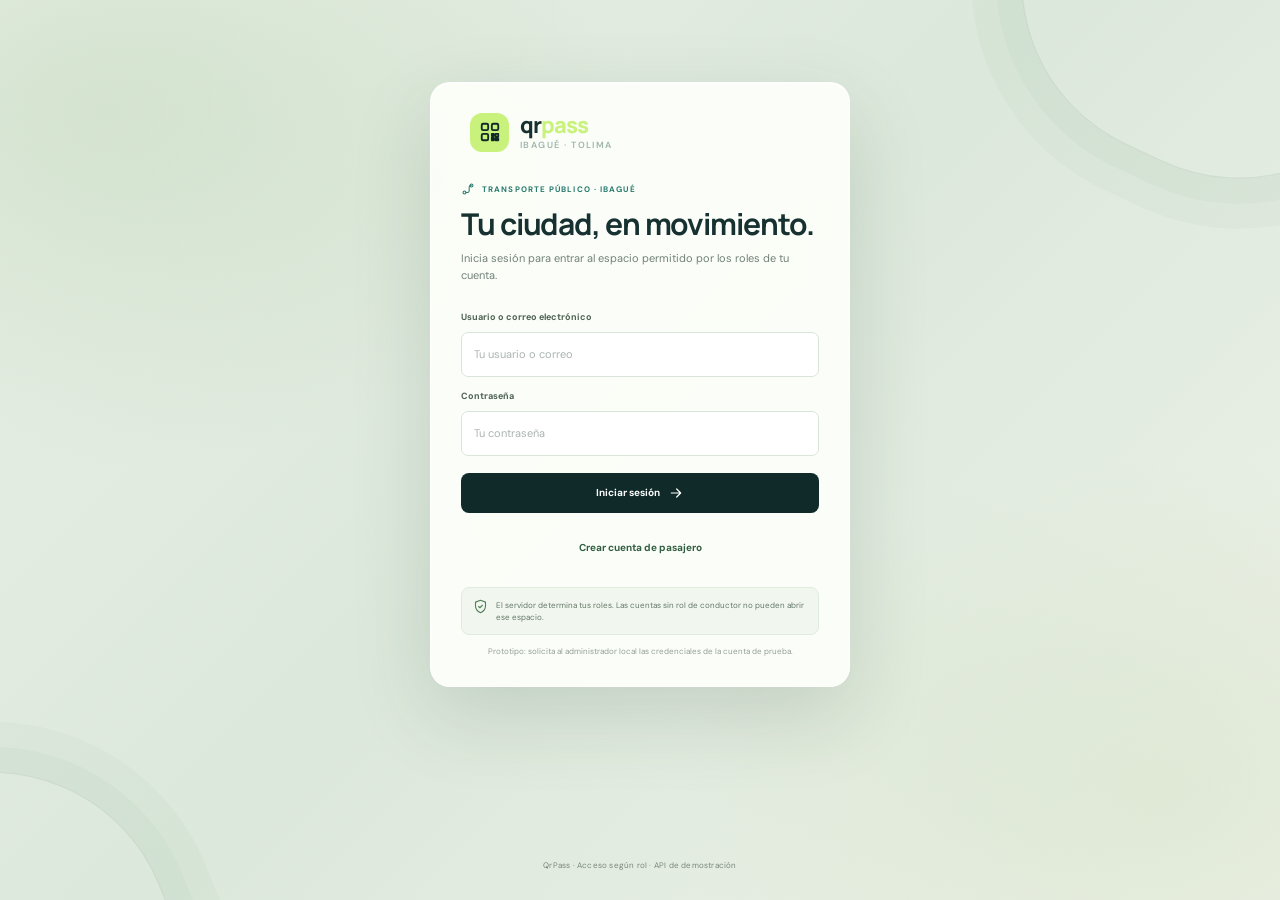
==== commit 3183401d: "refactor: reorganizacion del proyecto, modulo admin y actualizacion general - Se centralizó toda la " ====
--- a/frontend/index.html
+++ b/frontend/index.html
@@ -26,6 +26,7 @@
     <script src="app.js" defer></script>
   </head>
   <body>
+    <!-- Guardamos aquí los iconos para poder reutilizarlos en toda la app. -->
     <svg class="icon-library" xmlns="http://www.w3.org/2000/svg" aria-hidden="true">
       <symbol id="icon-grid" viewBox="0 0 24 24">
         <rect x="3.5" y="3.5" width="7" height="7" rx="1.5" />
@@ -96,6 +97,7 @@
 
     <!-- La entrada y la app viven en la misma página; JavaScript muestra una
          u otra según la sesión que el servidor reconoce. -->
+    <!-- Primero mostramos el acceso; el espacio de trabajo aparece al validar la sesión. -->
     <main class="login-gate" id="login-gate">
       <section class="login-card" aria-labelledby="login-title">
         <a class="brand login-brand" href="#login" aria-label="QrPass">
@@ -109,21 +111,66 @@
         </div>
         <form id="login-form" class="login-form">
           <label for="login-username">Usuario o correo electrónico</label>
-          <input class="input" id="login-username" name="username" type="text" autocomplete="username" placeholder="Tu usuario o correo" minlength="3" maxlength="254" required />
+          <input
+            class="input"
+            id="login-username"
+            name="username"
+            type="text"
+            autocomplete="username"
+            placeholder="Tu usuario o correo"
+            minlength="3"
+            maxlength="254"
+            required
+          />
           <label for="login-password">Contraseña</label>
-          <input class="input" id="login-password" name="password" type="password" autocomplete="current-password" placeholder="Tu contraseña" required />
+          <input
+            class="input"
+            id="login-password"
+            name="password"
+            type="password"
+            autocomplete="current-password"
+            placeholder="Tu contraseña"
+            required
+          />
           <p class="login-error" id="login-error" role="alert" hidden></p>
           <button class="button login-submit" type="submit">Iniciar sesión <svg class="icon"><use href="#icon-arrow" /></svg></button>
         </form>
         <button class="login-register-toggle" id="registration-toggle" type="button">Crear cuenta de pasajero</button>
         <form id="registration-form" class="login-form" hidden>
           <label for="register-names">Nombre completo</label>
-          <input class="input" id="register-names" name="names" type="text" autocomplete="name" minlength="2" maxlength="120" required />
+          <input
+            class="input"
+            id="register-names"
+            name="names"
+            type="text"
+            autocomplete="name"
+            minlength="2"
+            maxlength="120"
+            required
+          />
           <label for="register-email">Correo electrónico</label>
-          <input class="input" id="register-email" name="email" type="email" autocomplete="email" maxlength="254" required />
+          <input
+            class="input"
+            id="register-email"
+            name="email"
+            type="email"
+            autocomplete="email"
+            maxlength="254"
+            required
+          />
           <label for="register-password">Contraseña (mínimo 12 caracteres)</label>
-          <input class="input" id="register-password" name="password" type="password" autocomplete="new-password" minlength="12" maxlength="256" required />
-          <label class="login-consent"><input name="privacy_consent" type="checkbox" required /><span>Autorizo el tratamiento de mis datos para esta demostración y acepto su política de privacidad.</span></label>
+          <input
+            class="input"
+            id="register-password"
+            name="password"
+            type="password"
+            autocomplete="new-password"
+            minlength="12"
+            maxlength="256"
+            required
+          />
+          <label class="login-consent"><input name="privacy_consent" type="checkbox" required /><span>Autorizo el uso de mis datos para esta demostración.</span></label>
+          <button class="login-privacy-link" type="button" data-action="privacy-info">Leer aviso de privacidad del prototipo</button>
           <p class="login-error" id="registration-error" role="alert" hidden></p>
           <button class="button login-submit" type="submit">Crear cuenta pasajera <svg class="icon"><use href="#icon-arrow" /></svg></button>
         </form>
@@ -135,7 +182,8 @@
 
     <!-- Este contenedor se mantiene oculto hasta validar la cuenta y sus roles. -->
     <div class="app-shell">
-      <aside class="sidebar" id="sidebar">
+      <!-- Navegacion lateral y opciones disponibles por perfil. -->
+      <aside class="sidebar" id="sidebar" aria-label="Menú de QrPass">
         <a class="brand" href="#inicio" data-view="inicio" aria-label="QrPass, inicio">
           <span class="brand-mark" aria-hidden="true">
             <svg class="icon"><use href="#icon-qr" /></svg>
@@ -150,7 +198,7 @@
               <svg class="icon"><use href="#icon-grid" /></svg><span>Resumen</span>
             </button>
             <button class="nav-link" data-view="qr">
-              <svg class="icon"><use href="#icon-qr" /></svg><span>Mi código QR</span>
+              <svg class="icon"><use href="#icon-qr" /></svg><span>Escanear QR</span>
             </button>
             <button class="nav-link" data-view="historial">
               <svg class="icon"><use href="#icon-clock" /></svg><span>Mis viajes</span>
@@ -195,22 +243,41 @@
         </div>
       </aside>
 
+      <!-- Area de trabajo: barra superior, aviso y pantalla activa. -->
       <main class="main-area">
+        <!-- Contexto de la pagina, perfil, estado de conexion e instalacion. -->
         <header class="topbar">
-          <button class="mobile-menu icon-button" id="menu-toggle" aria-label="Abrir menú" aria-expanded="false">
+          <button
+            class="mobile-menu icon-button"
+            id="menu-toggle"
+            aria-label="Abrir menú"
+            aria-expanded="false"
+            aria-controls="sidebar"
+          >
             <svg class="icon"><use href="#icon-menu" /></svg>
           </button>
           <div class="breadcrumb"><span id="breadcrumb-context">Pasajero demo</span><span class="breadcrumb-slash">/</span><strong id="page-crumb">Resumen</strong></div>
           <div class="topbar-right">
             <span class="single-profile-label" id="single-profile-label">Pasajero</span>
-            <div class="profile-switcher" id="workspace-switcher" role="group" aria-label="Cambiar entre roles autorizados" hidden>
+            <div
+              class="profile-switcher"
+              id="workspace-switcher"
+              role="group"
+              aria-label="Cambiar entre roles autorizados"
+              hidden
+            >
               <button type="button" data-profile="pasajero" aria-pressed="false">Pasajero</button>
               <button type="button" data-profile="conductor" aria-pressed="true">Conductor</button>
             </div>
             <span class="service-status" id="connection-status" role="status"><span></span><span id="connection-label">API de demostración</span></span>
             <span class="topbar-divider"></span>
             <span class="topbar-date" id="today-date"></span>
-            <button class="button button-outline install-button" id="install-button" type="button" hidden><svg class="icon"><use href="#icon-download" /></svg> Instalar app</button>
+            <button
+              class="button button-outline install-button"
+              id="install-button"
+              type="button"
+              hidden
+            ><svg class="icon"><use href="#icon-download" /></svg> Instalar app</button>
             <span class="avatar avatar-small" id="topbar-avatar">MC</span>
           </div>
         </header>
@@ -219,25 +286,39 @@
           <span><strong>Versión de demostración</strong> · Los movimientos son ficticios y los registra una API local.</span>
           <button class="demo-info-link" type="button" data-action="demo-info">¿Qué significa?</button>
         </div>
-        <section id="app-content" class="page-content" aria-live="polite"></section>
+        <!-- JavaScript coloca aqui la pantalla seleccionada. -->
+        <section id="app-content" class="page-content" aria-label="Contenido de la página" aria-live="polite"></section>
         <footer class="site-footer">
           <span>QrPass <span class="footer-dot">·</span> Hecho para moverte mejor.</span>
           <button class="footer-info-link" type="button" data-action="demo-info"><svg class="icon"><use href="#icon-document" /></svg> Acerca de la demostración</button>
         </footer>
       </main>
     </div>
-    <button class="sidebar-backdrop" id="sidebar-backdrop" type="button" aria-label="Cerrar menú"></button>
+    <button
+      class="sidebar-backdrop"
+      id="sidebar-backdrop"
+      type="button"
+      aria-label="Cerrar menú"
+    ></button>
+    <!-- Navegacion compacta para pantallas pequenas. -->
     <nav class="mobile-tabbar" id="mobile-tabbar" aria-label="Navegación rápida">
-      <button class="mobile-tab is-active" data-view="inicio" data-tab-view="inicio" aria-current="page"><svg class="icon"><use href="#icon-grid" /></svg><span>Inicio</span></button>
-      <button class="mobile-tab" data-view="qr" data-tab-view="qr"><svg class="icon"><use href="#icon-qr" /></svg><span>Mi QR</span></button>
+      <button
+        class="mobile-tab is-active"
+        data-view="inicio"
+        data-tab-view="inicio"
+        aria-current="page"
+      ><svg class="icon"><use href="#icon-grid" /></svg><span>Inicio</span></button>
+      <button class="mobile-tab" data-view="qr" data-tab-view="qr"><svg class="icon"><use href="#icon-qr" /></svg><span>Escanear</span></button>
       <button class="mobile-tab" data-view="historial" data-tab-view="historial"><svg class="icon"><use href="#icon-clock" /></svg><span>Viajes</span></button>
       <button class="mobile-tab" data-view="recarga" data-tab-view="recarga"><svg class="icon"><use href="#icon-wallet" /></svg><span>Saldo</span></button>
     </nav>
 
+    <!-- Ventana reutilizable para pagos, recibos y formularios. -->
     <dialog class="modal" id="app-modal" aria-labelledby="modal-title">
       <form method="dialog" class="modal-dismiss"><button class="icon-button" aria-label="Cerrar ventana"><svg class="icon"><use href="#icon-close" /></svg></button></form>
       <div id="modal-content"></div>
     </dialog>
+    <!-- Mensajes breves de confirmacion y error. -->
     <div class="toast-region" id="toast-region" role="status" aria-live="polite"></div>
   </body>
 </html>
--- a/frontend/styles.css
+++ b/frontend/styles.css
@@ -1,3 +1,4 @@
+/* Aquí viven los colores y detalles que se repiten por toda la app. */
 :root {
   color-scheme: light;
   --ink: #173131;
@@ -24,535 +25,3446 @@
   -moz-osx-font-smoothing: grayscale;
 }
 
-* { box-sizing: border-box; }
-body { min-width: 320px; min-height: 100vh; margin: 0; background: var(--canvas); color: var(--ink); }
-button, input, select { font: inherit; }
-button { color: inherit; }
-a { color: inherit; text-decoration: none; }
-.icon-library { position: absolute; width: 0; height: 0; overflow: hidden; }
-.icon { width: 20px; height: 20px; fill: none; stroke: currentColor; stroke-width: 1.8; stroke-linecap: round; stroke-linejoin: round; flex: 0 0 auto; }
-.sr-only { position: absolute; width: 1px; height: 1px; overflow: hidden; clip: rect(0, 0, 0, 0); clip-path: inset(50%); white-space: nowrap; }
-
-[hidden] { display: none !important; }
+/* Dejamos el tamaño de las cajas predecible desde el principio. */
+* {
+  box-sizing: border-box;
+}
+
+body {
+  min-width: 320px;
+  min-height: 100vh;
+  min-height: 100dvh;
+  margin: 0;
+  background: var(--canvas);
+  color: var(--ink);
+}
+
+button, input, select {
+  font: inherit;
+}
+
+button, a, input, select {
+  -webkit-tap-highlight-color: transparent;
+}
+
+button:focus-visible, a:focus-visible, input:focus-visible, select:focus-visible {
+  outline: 3px solid rgb(39 121 109 / 35%);
+  outline-offset: 3px;
+}
+
+button {
+  color: inherit;
+}
+
+a {
+  color: inherit;
+  text-decoration: none;
+}
+
+.icon-library {
+  position: absolute;
+  width: 0;
+  height: 0;
+  overflow: hidden;
+}
+
+.icon {
+  width: 20px;
+  height: 20px;
+  fill: none;
+  stroke: currentColor;
+  stroke-width: 1.8;
+  stroke-linecap: round;
+  stroke-linejoin: round;
+  flex: 0 0 auto;
+}
+
+.sr-only {
+  position: absolute;
+  width: 1px;
+  height: 1px;
+  overflow: hidden;
+  clip: rect(0, 0, 0, 0);
+  clip-path: inset(50%);
+  white-space: nowrap;
+}
+
+[hidden] {
+  display: none !important;
+}
+
 body:not(.is-authenticated) .app-shell,
 body:not(.is-authenticated) #sidebar-backdrop,
 body:not(.is-authenticated) #mobile-tabbar,
-body:not(.is-authenticated) .toast-region { display: none !important; }
-.login-gate { position: relative; display: grid; min-height: 100vh; min-height: 100dvh; place-items: center; overflow: hidden; padding: 30px 18px; background: radial-gradient(ellipse at 8% 12%, rgb(137 178 119 / 20%), transparent 32%), radial-gradient(ellipse at 91% 88%, rgb(182 207 152 / 22%), transparent 30%), linear-gradient(135deg, #e9f0e7, #dce8db 48%, #eef2e9); }
-.login-gate::before, .login-gate::after { position: absolute; width: 400px; aspect-ratio: 1; border: 1px solid rgb(39 91 57 / 10%); border-radius: 45%; content: ""; pointer-events: none; }
-.login-gate::before { top: -230px; right: -150px; transform: rotate(25deg); box-shadow: 0 0 0 25px rgb(39 91 57 / 3%), 0 0 0 50px rgb(39 91 57 / 3%); }
-.login-gate::after { bottom: -280px; left: -220px; transform: rotate(-22deg); box-shadow: 0 0 0 25px rgb(39 91 57 / 3%), 0 0 0 50px rgb(39 91 57 / 3%); }
-.login-card { position: relative; z-index: 1; width: min(100%, 420px); padding: 30px; border: 1px solid rgb(255 255 255 / 82%); border-radius: 20px; background: rgb(253 255 250 / 92%); box-shadow: 0 28px 80px rgb(25 62 39 / 15%), inset 0 1px 0 #fff; backdrop-filter: blur(18px); }
-.login-brand { padding: 0; }
-.login-intro { margin-top: 30px; }
-.login-intro .eyebrow { margin-bottom: 10px; font-size: 8px; }
-.login-intro h1 { margin-bottom: 8px; font-size: clamp(24px, 7vw, 30px); }
-.login-intro > p { margin: 0; color: #718177; font-size: 11px; line-height: 1.6; }
-.login-form { display: grid; gap: 9px; margin-top: 22px; }
-.login-form > label { margin-top: 4px; color: #4e6253; font-size: 9px; font-weight: 700; }
-.login-form .input { min-height: 45px; border-color: #d9e5d9; background: #fff; font-size: 11px; }
-.login-submit { width: 100%; min-height: 45px; margin-top: 8px; background: #1a5036; font-size: 10px; }
-.login-submit:hover { background: #123d29; }
-.login-error { margin: 2px 0; padding: 9px 10px; border: 1px solid #f0d2cb; border-radius: 7px; background: #fff3f0; color: #9c4e42; font-size: 9px; line-height: 1.5; }
-.login-role-note { display: flex; align-items: flex-start; gap: 8px; margin: 17px 0 0; padding: 11px; border: 1px solid #dfebdd; border-radius: 8px; background: #f1f7ef; color: #637766; font-size: 8px; line-height: 1.55; }
-.login-role-note .icon { width: 15px; height: 15px; flex: 0 0 auto; color: #54815d; }
-.login-demo-note { margin: 11px 0 0; color: #929e94; font-size: 8px; text-align: center; }
-.login-register-toggle { width: 100%; margin-top: 13px; padding: 8px; border: 0; background: transparent; color: #315e42; cursor: pointer; font-size: 10px; font-weight: 700; }
-.login-consent { display: flex; align-items: flex-start; gap: 8px; margin: 7px 0 0; color: #718177; font-size: 9px; line-height: 1.5; }
-.login-consent input { width: 15px; height: 15px; flex: 0 0 auto; accent-color: #1a5036; }
-.login-form [hidden] { display: none !important; }
-.login-footer { position: absolute; z-index: 1; bottom: max(16px, env(safe-area-inset-bottom)); color: #788879; font-size: 8px; letter-spacing: .2px; }
-
-.app-shell { min-height: 100vh; }
-.sidebar { position: fixed; z-index: 20; inset: 0 auto 0 0; display: flex; width: 250px; flex-direction: column; overflow-y: auto; padding: 29px 17px 18px; background: var(--forest); color: #e7efec; }
-.brand { display: flex; align-items: center; gap: 11px; padding: 0 9px; }
-.brand-mark { display: grid; width: 39px; height: 39px; place-items: center; border-radius: 12px; background: var(--mint); color: var(--forest); }
-.brand-mark .icon { width: 22px; height: 22px; stroke-width: 2; }
-.brand-name { font-family: Manrope, sans-serif; font-size: 22px; font-weight: 800; letter-spacing: -1.1px; line-height: 1; }
-.brand-name > span { color: var(--mint); }
-.brand-name small { display: block; margin-top: 5px; color: #9fb4ac; font-family: "DM Sans", sans-serif; font-size: 9px; font-weight: 600; letter-spacing: 1.45px; }
-.sidebar-caption { margin: 44px 10px 12px; color: #8fa8a0; font-size: 9px; font-weight: 700; letter-spacing: 1.35px; }
-.sidebar-caption-spaced { margin-top: 30px; }
-.main-nav { display: grid; gap: 5px; }
-.nav-link { display: flex; width: 100%; min-height: 44px; align-items: center; gap: 12px; padding: 0 12px; border: 0; border-radius: 9px; background: transparent; color: #bdcbc5; cursor: pointer; text-align: left; transition: color .18s ease, background .18s ease, transform .18s ease; }
-.nav-link .icon { width: 18px; height: 18px; color: #91a8a0; }
-.nav-link span { font-size: 12px; font-weight: 500; }
-.nav-link:hover { background: rgb(255 255 255 / 7%); color: #fff; }
-.nav-link.is-active { background: #274943; color: #fff; }
-.nav-link.is-active .icon { color: var(--mint); }
-.sidebar-bottom { flex-shrink: 0; margin-top: auto; }
-.help-card { margin: 0 3px 18px; padding: 16px 14px 14px; border: 1px solid rgb(255 255 255 / 9%); border-radius: 12px; background: rgb(255 255 255 / 4%); }
-.help-icon { display: grid; width: 29px; height: 29px; margin-bottom: 11px; place-items: center; border-radius: 9px; background: rgb(201 242 124 / 14%); color: var(--mint); }
-.help-icon .icon { width: 16px; height: 16px; }
-.help-card strong { font-size: 11px; }
-.help-card p { margin: 5px 0 0; color: #a5b7b0; font-size: 10px; line-height: 1.55; }
-.demo-account-link { display: flex; min-height: 32px; align-items: center; gap: 5px; margin-top: 10px; padding: 0; border: 0; background: transparent; color: #c9f27c; cursor: pointer; font-size: 9px; font-weight: 700; text-align: left; }
-.demo-account-link:hover { color: #e6ffbd; }
-.demo-account-link .icon { width: 13px; height: 13px; }
-.profile { display: flex; align-items: center; gap: 10px; padding: 14px 7px 0; border-top: 1px solid rgb(255 255 255 / 10%); }
-.avatar { display: grid; width: 34px; height: 34px; flex: 0 0 auto; place-items: center; border: 1px solid rgb(255 255 255 / 35%); border-radius: 50%; background: #dbe9df; color: #35544b; font-size: 10px; font-weight: 700; }
-.profile-copy { display: grid; gap: 3px; }
-.profile-copy strong { color: #f4f7f5; font-size: 11px; font-weight: 600; }
-.profile-copy small { color: #9fb4ac; font-size: 9px; }
-.profile-status { width: 7px; height: 7px; margin-left: auto; border-radius: 50%; background: var(--mint); box-shadow: 0 0 0 3px rgb(201 242 124 / 12%); }
-
-.main-area { display: flex; min-height: 100vh; flex-direction: column; margin-left: 250px; }
-.topbar { position: sticky; z-index: 10; top: 0; display: flex; height: 68px; flex: 0 0 auto; align-items: center; justify-content: space-between; padding: 0 43px; border-bottom: 1px solid #eaf0ec; background: rgb(255 255 255 / 94%); backdrop-filter: blur(14px); }
-.breadcrumb { display: flex; align-items: center; gap: 10px; color: #91a09c; font-size: 11px; }
-.breadcrumb strong { color: var(--ink); font-weight: 600; }
-.breadcrumb-slash { color: #c7d1cc; }
-.topbar-right { display: flex; align-items: center; gap: 15px; }
-.service-status { display: flex; align-items: center; gap: 7px; color: #60806f; font-size: 10px; font-weight: 600; }
-.service-status > span { width: 6px; height: 6px; border-radius: 50%; background: #63b476; box-shadow: 0 0 0 3px #e8f5e9; }
-.topbar-divider { width: 1px; height: 18px; background: var(--line); }
-.topbar-date { color: #71807c; font-size: 10px; }
-.avatar-small { width: 29px; height: 29px; border-color: #dfe8e2; font-size: 9px; }
-.mobile-menu { display: none !important; }
-body.menu-open { overflow: hidden; }
-.demo-banner { display: flex; min-height: 39px; align-items: center; gap: 9px; padding: 7px 43px; border-bottom: 1px solid #dcebe0; background: #f1f8f1; color: #56715f; font-size: 10px; }
-.demo-banner strong { color: #315e42; font-weight: 700; }
-.demo-banner-dot { width: 6px; height: 6px; flex: 0 0 auto; border-radius: 50%; background: #65a976; }
-.demo-info-link, .footer-info-link { display: inline-flex; align-items: center; justify-content: center; gap: 6px; border: 0; background: transparent; color: #397656; cursor: pointer; font-size: 9px; font-weight: 700; text-decoration: underline; text-decoration-color: #a4c6ad; text-underline-offset: 3px; }
-.demo-info-link { flex: 0 0 auto; margin-left: auto; padding: 4px 0 4px 8px; }
-.demo-info-link:hover, .footer-info-link:hover { color: #174e36; }
-.page-content { width: min(100%, 1300px); flex: 1; margin: 0 auto; padding: 34px 43px 30px; }
-.site-footer { display: flex; min-height: 51px; align-items: center; justify-content: space-between; gap: 14px; padding: 10px 43px; border-top: 1px solid #eaf0ec; color: #889591; font-size: 9px; }
-.footer-info-link { padding: 4px 0; color: #75877d; font-size: 9px; text-decoration: none; }
-.footer-info-link .icon { width: 14px; height: 14px; color: #668c71; }
-.footer-dot { padding: 0 3px; color: #b9c5be; }
-
-.page-heading { display: flex; align-items: flex-end; justify-content: space-between; gap: 18px; margin-bottom: 24px; }
-.eyebrow { display: flex; align-items: center; gap: 7px; margin-bottom: 8px; color: var(--teal); font-size: 9px; font-weight: 700; letter-spacing: 1.1px; text-transform: uppercase; }
-.eyebrow .icon { width: 14px; height: 14px; }
-.eyebrow-dot { width: 6px; height: 6px; border-radius: 50%; background: var(--teal); }
-h1, h2, h3, p { margin-top: 0; }
-h1, h2, h3 { font-family: Manrope, sans-serif; }
-h1 { margin-bottom: 6px; color: var(--ink); font-size: clamp(24px, 3vw, 31px); font-weight: 700; letter-spacing: -1.1px; line-height: 1.2; }
-.page-heading p { margin: 0; color: var(--ink-muted); font-size: 11px; line-height: 1.6; }
-.heading-date { padding-bottom: 2px; color: #87938e; font-size: 10px; white-space: nowrap; }
-.button { display: inline-flex; min-height: 40px; align-items: center; justify-content: center; gap: 8px; padding: 0 15px; border: 0; border-radius: 8px; background: var(--forest); color: #fff; cursor: pointer; font-size: 10px; font-weight: 700; transition: background .18s ease, transform .18s ease, box-shadow .18s ease; }
-.button:hover { transform: translateY(-1px); background: var(--forest-2); box-shadow: 0 6px 16px rgb(16 42 42 / 15%); }
-.button .icon { width: 16px; height: 16px; }
-.button-mint { background: var(--mint); color: var(--forest); }
-.button-mint:hover { background: var(--mint-deep); }
-.button-outline { border: 1px solid #dfe8e1; background: #fff; color: var(--ink); }
-.button-outline:hover { background: #f4f8f5; box-shadow: none; }
-.button-quiet { min-height: 32px; padding: 0 10px; background: transparent; color: var(--teal); }
-.button-quiet:hover { background: var(--teal-pale); box-shadow: none; }
-.button:focus-visible, .nav-link:focus-visible, .icon-button:focus-visible, input:focus-visible, select:focus-visible, .profile-switcher button:focus-visible { outline: 3px solid rgb(39 121 109 / 30%); outline-offset: 2px; }
-.profile-switcher { display: inline-flex; flex: 0 0 auto; gap: 3px; padding: 3px; border: 1px solid #e2eae4; border-radius: 10px; background: #f3f7f3; }
-.profile-switcher[hidden], .single-profile-label[hidden] { display: none !important; }
-.profile-switcher button { min-height: 29px; padding: 0 9px; border: 0; border-radius: 7px; background: transparent; color: #708078; cursor: pointer; font-size: 9px; font-weight: 600; transition: background .15s ease, color .15s ease, box-shadow .15s ease; }
-.profile-switcher button[aria-pressed="true"] { background: #1d4735; color: #e6f5dc; box-shadow: 0 2px 6px rgb(18 56 37 / 14%); }
-.profile-switcher button:hover:not([aria-pressed="true"]) { background: #e6efe7; color: #28543b; }
-.single-profile-label { flex: 0 0 auto; padding: 7px 10px; border: 1px solid #dce9de; border-radius: 8px; background: #eef6ee; color: #396548; font-size: 9px; font-weight: 700; }
-[data-profile-content][hidden], .mobile-tabbar[hidden] { display: none !important; }
-
-.welcome-banner { position: relative; display: grid; min-height: 188px; grid-template-columns: 1.25fr .75fr; overflow: hidden; margin-bottom: 21px; border-radius: 15px; background: radial-gradient(ellipse at 82% 95%, rgb(75 133 89 / 34%), transparent 43%), linear-gradient(112deg, #102a2a 12%, #173a35 100%); color: #fff; }
-.welcome-demo-badge { position: absolute; z-index: 2; top: 15px; right: 17px; display: inline-flex; align-items: center; gap: 6px; padding: 7px 9px; border: 1px solid rgb(201 242 124 / 22%); border-radius: 20px; background: rgb(11 40 34 / 48%); color: #d9f6b4; cursor: pointer; font-size: 8px; font-weight: 700; letter-spacing: .35px; }
-.welcome-demo-badge:hover { background: rgb(201 242 124 / 12%); }
-.welcome-demo-badge > span { width: 6px; height: 6px; border-radius: 50%; background: var(--mint); box-shadow: 0 0 0 3px rgb(201 242 124 / 12%); }
-.welcome-copy { position: relative; z-index: 1; align-self: center; padding: 27px 32px; }
-.welcome-copy .eyebrow { margin-bottom: 11px; color: var(--mint); }
-.welcome-copy h2 { max-width: 460px; margin: 0 0 9px; font-size: clamp(21px, 2.5vw, 27px); font-weight: 600; letter-spacing: -.8px; line-height: 1.22; }
-.welcome-copy p { margin: 0 0 18px; color: #b2c4bc; font-size: 10px; }
-.welcome-orbit { position: absolute; top: -108px; right: 6%; width: 380px; height: 380px; border: 1px solid rgb(201 242 124 / 15%); border-radius: 50%; }
-.welcome-orbit::before, .welcome-orbit::after { position: absolute; inset: 29px; border: 1px solid rgb(201 242 124 / 12%); border-radius: 50%; content: ""; }
-.welcome-orbit::after { inset: 67px; }
-.welcome-illustration { position: absolute; right: 11%; bottom: 0; display: grid; width: 180px; height: 144px; place-items: center; color: var(--mint); }
-.welcome-illustration .icon { width: 90px; height: 90px; stroke-width: .9; }
-.orbit-chip { position: absolute; display: grid; width: 42px; height: 42px; place-items: center; border: 1px solid rgb(201 242 124 / 25%); border-radius: 13px; background: #24443b; color: var(--mint); }
-.orbit-chip .icon { width: 20px; height: 20px; }
-.orbit-chip-one { top: 22px; right: 10px; }
-.orbit-chip-two { bottom: 13px; left: 2px; }
-
-.stats-grid { display: grid; grid-template-columns: repeat(4, minmax(0, 1fr)); gap: 13px; margin-bottom: 21px; }
-.stat-card { position: relative; min-height: 115px; overflow: hidden; padding: 16px 17px 15px; border: 1px solid #e9efeb; border-radius: 11px; background: var(--paper); box-shadow: 0 3px 12px rgb(30 62 48 / 2%); }
-.stat-top { display: flex; align-items: center; justify-content: space-between; gap: 7px; }
-.stat-label { color: #84918c; font-size: 9px; font-weight: 700; letter-spacing: .55px; }
-.stat-icon { display: grid; width: 29px; height: 29px; place-items: center; border-radius: 9px; background: var(--teal-pale); color: var(--teal); }
-.stat-icon .icon { width: 15px; height: 15px; }
-.stat-icon.amber { background: var(--amber-pale); color: var(--amber); }
-.stat-icon.green { background: #eaf4e8; color: #5b9054; }
-.stat-icon.dark { background: #edf0f4; color: #50647a; }
-.stat-value { margin: 9px 0 0; color: var(--ink); font-family: Manrope, sans-serif; font-size: clamp(19px, 2vw, 24px); font-weight: 700; letter-spacing: -.75px; line-height: 1.1; }
-.stat-note { margin-top: 5px; color: #9aa59f; font-size: 9px; }
-.stat-note .positive { color: #5b9664; font-weight: 600; }
-
-.weekly-card { min-width: 0; margin-bottom: 21px; padding: 20px 22px 13px; overflow: hidden; border: 1px solid #dfebe1; border-radius: 13px; background: linear-gradient(120deg, #f0f7ef, #fbfdf9 72%); }
-.weekly-header { display: flex; align-items: flex-start; justify-content: space-between; gap: 12px; }
-.weekly-header .eyebrow { margin-bottom: 5px; color: #52805e; font-size: 8px; }
-.weekly-header h2 { margin: 0; color: #214634; font-size: 16px; letter-spacing: -.4px; }
-.weekly-header p { margin: 4px 0 0; color: #809187; font-size: 9px; }
-.weekly-demo-badge { display: inline-flex; align-items: center; gap: 5px; padding: 5px 7px; border: 1px solid #d7e7d8; border-radius: 20px; background: rgb(255 255 255 / 68%); color: #6e8974; font-size: 7px; font-weight: 700; letter-spacing: .5px; }
-.weekly-demo-badge span { width: 5px; height: 5px; border-radius: 50%; background: #6eae79; }
-.weekly-summary { display: flex; gap: 25px; margin-top: 15px; }
-.weekly-summary > div { display: grid; gap: 3px; }
-.weekly-summary span { color: #829188; font-size: 8px; }
-.weekly-summary strong { color: #244c37; font-family: Manrope, sans-serif; font-size: 15px; font-weight: 700; }
-.weekly-chart { display: block; width: 100%; height: 128px; margin-top: 2px; overflow: visible; }
-.weekly-gridline { fill: none; stroke: #dfeade; stroke-dasharray: 3 5; stroke-width: 1; }
-.weekly-area { fill: url(#weekly-fill); }
-.weekly-line { fill: none; stroke: #4f9a62; stroke-linecap: round; stroke-linejoin: round; stroke-width: 2.5; }
-.weekly-point { fill: #fff; stroke: #9ebaa0; stroke-width: 1.5; }
-.weekly-point.has-trips { fill: #4f9a62; stroke: #fff; stroke-width: 2; }
-.weekly-day-labels { display: grid; grid-template-columns: repeat(7, minmax(0, 1fr)); margin-top: -1px; color: #8b9a8f; font-size: 8px; text-align: center; text-transform: capitalize; }
-.weekly-footnote { margin: 9px 0 0; padding-top: 9px; border-top: 1px solid #e3ede3; color: #809087; font-size: 8px; }
-
-.driver-shift-hero { display: grid; grid-template-columns: minmax(0, 1fr) auto; gap: 18px 25px; align-items: center; margin-bottom: 16px; padding: 25px; border: 1px solid #d8e8da; border-radius: 14px; background: radial-gradient(ellipse at 84% 5%, rgb(201 242 124 / 17%), transparent 38%), linear-gradient(125deg, #12352d, #20553b); color: #fff; }
-.driver-shift-copy { grid-column: 1 / -1; }
-.driver-shift-copy .eyebrow { margin-bottom: 8px; color: #c9f27c; }
-.driver-shift-copy h2 { margin: 0 0 6px; font-size: 22px; letter-spacing: -.6px; }
-.driver-shift-copy p { max-width: 620px; margin: 0; color: #c1d2c5; font-size: 10px; line-height: 1.6; }
-.assigned-shift { display: grid; gap: 5px; }
-.assigned-shift > span { color: #a9c3ac; font-size: 8px; font-weight: 700; letter-spacing: .8px; }
-.assigned-shift strong { font-family: Manrope, sans-serif; font-size: 14px; }
-.assigned-shift strong i { color: #b8d990; font-style: normal; }
-.assigned-shift small { color: #b1c6b5; font-size: 9px; }
-.driver-shift-hero > .button { min-height: 43px; padding-inline: 13px; }
-.shift-summary-card { margin-bottom: 15px; padding: 15px 17px; border: 1px solid #dce9de; border-radius: 10px; background: #f3f8f2; color: #44664c; }
-.shift-summary-card.has-difference { border-color: #f0d6c1; background: #fff6ed; color: #885c35; }
-.shift-summary-heading { display: flex; align-items: center; gap: 8px; font-size: 10px; }
-.shift-summary-heading .icon { width: 16px; height: 16px; }
-.shift-summary-grid { display: flex; flex-wrap: wrap; gap: 8px 18px; margin-top: 11px; color: #697b6e; font-size: 9px; }
-.shift-summary-card p { margin: 9px 0 0; color: inherit; font-size: 9px; line-height: 1.5; }
-.driver-integrity-note { display: flex; align-items: flex-start; gap: 11px; margin-top: 16px; padding: 14px 16px; border: 1px solid #dce9de; border-radius: 10px; background: #f0f6f0; color: #4c7054; }
-.driver-integrity-note > .icon { width: 18px; height: 18px; flex: 0 0 auto; }
-.driver-integrity-note strong { display: block; margin-bottom: 4px; font-size: 9px; }
-.driver-integrity-note p { margin: 0; color: #718375; font-size: 8px; line-height: 1.6; }
-.active-shift-banner { position: relative; margin-bottom: 15px; padding: 21px 23px; overflow: hidden; border-radius: 13px; background: linear-gradient(120deg, #11372f, #285c3b); color: #fff; }
-.active-shift-banner::after { position: absolute; top: -75px; right: -40px; width: 230px; height: 230px; border: 1px solid rgb(201 242 124 / 15%); border-radius: 50%; box-shadow: 0 0 0 25px rgb(201 242 124 / 3%), 0 0 0 50px rgb(201 242 124 / 3%); content: ""; pointer-events: none; }
-.active-shift-status { display: flex; align-items: center; gap: 7px; color: #d3f3a9; font-size: 8px; font-weight: 700; letter-spacing: .8px; }
-.active-shift-pulse { width: 7px; height: 7px; border-radius: 50%; background: #9de16f; box-shadow: 0 0 0 4px rgb(157 225 111 / 16%); }
-.active-shift-banner h2 { position: relative; z-index: 1; margin: 10px 0 4px; font-size: 20px; }
-.active-shift-banner h2 span { color: #bbd99d; }
-.active-shift-banner p { position: relative; z-index: 1; margin: 0; color: #bfd1c2; font-size: 9px; }
-.active-shift-reference { position: relative; z-index: 1; margin-top: 13px; color: #d0e0d0; font-size: 8px; }
-.driver-totals { display: grid; grid-template-columns: repeat(4, minmax(0, 1fr)); gap: 10px; margin-bottom: 16px; }
-.driver-totals article { display: grid; min-width: 0; gap: 7px; padding: 13px; border: 1px solid #e4ece6; border-radius: 10px; background: #fff; }
-.driver-totals article > span { color: #7f8e84; font-size: 7px; font-weight: 700; letter-spacing: .55px; }
-.driver-totals article strong { overflow: hidden; color: #244d37; font-family: Manrope, sans-serif; font-size: clamp(13px, 1.6vw, 18px); text-overflow: ellipsis; white-space: nowrap; }
-.driver-totals article small { color: #96a198; font-size: 8px; }
-.driver-totals .driver-total-all { border-color: #d8e7d9; background: #eef6ed; }
-.driver-work-grid { display: grid; grid-template-columns: minmax(0, 1.15fr) minmax(235px, .85fr); gap: 14px; align-items: stretch; }
-.driver-capture-card, .driver-close-card { min-width: 0; padding: 18px; border: 1px solid #e5ece6; border-radius: 11px; background: #fff; }
-.driver-capture-card .eyebrow, .driver-close-card .eyebrow { margin-bottom: 7px; font-size: 8px; }
-.driver-capture-card h2, .driver-close-card h2 { margin: 0 0 5px; font-size: 15px; letter-spacing: -.3px; }
-.driver-capture-card > p, .driver-close-card > p { margin: 0 0 14px; color: #849188; font-size: 9px; line-height: 1.55; }
-.driver-close-card > p strong { color: #355f43; }
-.driver-payment-actions { display: grid; gap: 7px; }
-.driver-payment-actions button { display: flex; min-height: 47px; align-items: center; gap: 10px; padding: 7px 10px; border: 1px solid #e0e9e1; border-radius: 8px; background: #fafcf9; color: #50705a; cursor: pointer; text-align: left; transition: border .15s ease, background .15s ease, transform .15s ease; }
-.driver-payment-actions button:hover { transform: translateY(-1px); border-color: #acd0ae; background: #f1f8ef; }
-.driver-payment-actions button > .icon:first-child { width: 17px; height: 17px; flex: 0 0 auto; color: #52865d; }
-.driver-payment-actions button > span { display: grid; flex: 1; gap: 3px; }
-.driver-payment-actions button strong { color: #345842; font-size: 9px; }
-.driver-payment-actions button small { color: #89978d; font-size: 7px; }
-.driver-payment-actions button > .icon:last-child { width: 13px; height: 13px; color: #a2b1a4; }
-.driver-demo-warning { display: flex; align-items: flex-start; gap: 7px; margin-top: 12px; color: #927343; font-size: 8px; line-height: 1.45; }
-.driver-demo-warning .icon { width: 14px; height: 14px; flex: 0 0 auto; }
-.driver-close-card { background: #f7faf6; }
-.driver-close-card form { display: grid; gap: 8px; }
-.driver-close-card label { color: #6f7d73; font-size: 8px; font-weight: 600; }
-.driver-close-card .input { min-height: 38px; font-size: 10px; }
-.driver-close-card .button { width: 100%; min-height: 37px; font-size: 9px; }
-.driver-close-card > small { display: block; margin-top: 10px; color: #8c988f; font-size: 7px; line-height: 1.5; }
-.driver-ledger { margin-top: 15px; }
-.driver-ledger-code { color: #6f8b76; font-family: "DM Sans", sans-serif; font-size: 8px; }
-.driver-ledger-table td { font-size: 8px; }
-
-.content-grid { display: grid; grid-template-columns: minmax(0, 1.35fr) minmax(255px, .8fr); gap: 17px; align-items: stretch; }
-.content-grid > * { min-width: 0; }
-.surface { min-width: 0; border: 1px solid #e8eeea; border-radius: 12px; background: var(--paper); box-shadow: 0 4px 16px rgb(30 62 48 / 2%); }
-.surface-header { display: flex; min-height: 59px; align-items: center; justify-content: space-between; gap: 12px; padding: 0 19px; border-bottom: 1px solid #edf1ee; }
-.surface-header h2 { margin: 0; color: var(--ink); font-size: 12px; font-weight: 700; letter-spacing: -.15px; }
-.surface-header p { margin: 4px 0 0; color: #8b9792; font-size: 9px; }
-.text-link { display: inline-flex; align-items: center; gap: 4px; padding: 4px; border: 0; background: transparent; color: var(--teal); cursor: pointer; font-size: 9px; font-weight: 700; white-space: nowrap; }
-.text-link:hover { color: #165c52; }
-.text-link .icon { width: 13px; height: 13px; }
-.table-wrap { overflow-x: auto; }
-.trip-table { width: 100%; border-collapse: collapse; text-align: left; }
-.trip-table th { padding: 11px 14px; color: #98a39e; font-size: 8px; font-weight: 700; letter-spacing: .6px; text-transform: uppercase; }
-.trip-table td { padding: 12px 14px; border-top: 1px solid #f0f3f1; color: #52635d; font-size: 9px; white-space: nowrap; }
-.trip-table th:first-child, .trip-table td:first-child { padding-left: 19px; }
-.trip-table td:last-child, .trip-table th:last-child { padding-right: 19px; text-align: right; }
-.trip-route { display: flex; align-items: center; gap: 8px; color: var(--ink) !important; font-weight: 700; }
-.route-token { display: grid; width: 24px; height: 24px; place-items: center; border-radius: 7px; background: #edf4eb; color: #426e4a; font-size: 9px; }
-.payment-tag { display: inline-flex; align-items: center; gap: 5px; padding: 5px 7px; border-radius: 5px; background: #eff5f1; color: #60816d; font-size: 8px; }
-.payment-tag::before { width: 5px; height: 5px; border-radius: 50%; background: #68a27a; content: ""; }
-.empty-row { padding: 27px 18px !important; color: #8a9791 !important; text-align: center !important; white-space: normal !important; }
-
-.side-stack { display: grid; grid-template-rows: auto 1fr; gap: 15px; }
-.fare-card { padding: 16px 17px; border: 1px solid #e8eeea; border-radius: 12px; background: #fff; }
-.fare-heading { display: flex; align-items: center; justify-content: space-between; color: #74817b; font-size: 9px; font-weight: 600; }
-.fare-heading .icon { width: 15px; height: 15px; color: var(--teal); }
-.fare-amount { margin: 12px 0 3px; font-family: Manrope, sans-serif; font-size: 25px; font-weight: 700; letter-spacing: -.8px; }
-.fare-foot { display: flex; align-items: center; justify-content: space-between; color: #929e98; font-size: 9px; }
-.fare-foot strong { color: var(--teal); font-weight: 600; }
-.quick-card { display: flex; flex-direction: column; padding: 17px; background: #eaf3ed; }
-.quick-card-heading { margin: 0 0 3px; font-size: 11px; font-weight: 700; }
-.quick-card-copy { margin: 0 0 14px; color: #71837a; font-size: 9px; line-height: 1.55; }
-.quick-actions { display: grid; gap: 7px; margin-top: auto; }
-.quick-action { display: flex; min-height: 39px; align-items: center; gap: 9px; padding: 0 9px; border: 1px solid rgb(53 108 80 / 10%); border-radius: 7px; background: rgb(255 255 255 / 72%); color: #34564a; cursor: pointer; text-align: left; transition: background .15s ease, transform .15s ease; }
-.quick-action:hover { transform: translateX(2px); background: #fff; }
-.quick-action .icon { width: 15px; height: 15px; color: var(--teal); }
-.quick-action span { flex: 1; font-size: 9px; font-weight: 600; }
-.quick-action .quick-arrow { width: 13px; height: 13px; color: #8aa093; }
-
-.subtle-card { display: flex; align-items: center; gap: 13px; padding: 16px 18px; border: 1px solid #e4ece7; border-radius: 10px; background: #f0f6f1; color: #52705e; }
-.subtle-card .icon { width: 20px; height: 20px; }
-.subtle-card strong { display: block; margin-bottom: 4px; font-size: 10px; }
-.subtle-card p { margin: 0; color: #7d9083; font-size: 9px; line-height: 1.5; }
-.section-gap { margin-top: 20px; }
-
-.qr-layout { display: grid; grid-template-columns: minmax(260px, .85fr) minmax(290px, 1.15fr); gap: 20px; align-items: start; }
-.qr-card { display: grid; justify-items: center; padding: 24px 20px 20px; }
-.qr-frame { display: grid; width: min(100%, 224px); aspect-ratio: 1; place-items: center; padding: 14px; border: 1px solid #e2e9e4; border-radius: 12px; background: #fff; box-shadow: 0 8px 25px rgb(22 54 40 / 6%); }
-.qr-art { display: grid; width: 100%; height: 100%; grid-template-columns: repeat(21, 1fr); grid-template-rows: repeat(21, 1fr); gap: 1px; padding: 4px; background: #fff; }
-.qr-cell { border-radius: 1px; background: transparent; }
-.qr-cell.is-dark { background: #173332; }
-.qr-caption { margin: 15px 0 0; color: #8b9691; font-size: 9px; text-align: center; }
-.qr-code-label { margin: 15px 0 0; color: var(--ink); font-family: Manrope, sans-serif; font-size: 15px; font-weight: 700; letter-spacing: .7px; }
-.demo-tag { display: inline-flex; align-items: center; gap: 5px; margin-top: 10px; padding: 5px 8px; border: 1px solid #f0dfbd; border-radius: 20px; background: #fff8e9; color: #9a743c; font-size: 8px; font-weight: 700; letter-spacing: .3px; text-transform: uppercase; }
-.demo-tag .icon { width: 12px; height: 12px; }
-.detail-card { padding: 20px; }
-.detail-card h2 { margin: 0 0 5px; font-size: 14px; }
-.detail-card > p { margin-bottom: 18px; color: #89958f; font-size: 10px; line-height: 1.5; }
-.detail-row { display: flex; justify-content: space-between; gap: 14px; padding: 12px 0; border-top: 1px solid #eff2f0; font-size: 10px; }
-.detail-row span:first-child { color: #87938d; }
-.detail-row strong { color: var(--ink); font-weight: 600; text-align: right; }
-.validity-row { display: flex; align-items: flex-start; gap: 10px; margin: 15px 0 0; padding: 12px; border-radius: 8px; background: var(--teal-pale); color: #4a7767; font-size: 9px; line-height: 1.5; }
-.validity-row .icon { width: 16px; height: 16px; }
-.detail-actions { display: flex; flex-wrap: wrap; gap: 8px; margin-top: 17px; }
-.notice-card { margin-top: 17px; }
-
-.balance-banner { display: flex; align-items: center; justify-content: space-between; gap: 18px; margin-bottom: 18px; padding: 22px 24px; border-radius: 12px; background: var(--forest); color: #fff; }
-.balance-banner .eyebrow { margin-bottom: 8px; color: #b8d990; }
-.balance-banner h2 { margin: 0; font-size: 24px; letter-spacing: -.7px; }
-.balance-banner p { margin: 5px 0 0; color: #aac0b6; font-size: 10px; }
-.balance-banner .icon { width: 24px; height: 24px; color: var(--mint); }
-.amount-grid { display: grid; grid-template-columns: repeat(4, minmax(0, 1fr)); gap: 12px; }
-.amount-option { display: grid; min-height: 88px; align-content: center; justify-items: start; gap: 6px; padding: 13px 15px; border: 1px solid #e5ece7; border-radius: 10px; background: #fff; color: var(--ink); cursor: pointer; text-align: left; transition: border .15s ease, transform .15s ease, box-shadow .15s ease; }
-.amount-option:hover { transform: translateY(-2px); border-color: #9fc8ad; box-shadow: var(--shadow-card); }
-.amount-option strong { font-family: Manrope, sans-serif; font-size: 17px; }
-.amount-option span { color: #89968f; font-size: 9px; }
-.custom-amount { display: grid; grid-template-columns: 1fr auto; gap: 10px; margin-top: 17px; padding: 17px; border: 1px solid #e8eeea; border-radius: 10px; background: #fff; }
-.custom-amount label { grid-column: 1 / -1; color: #718078; font-size: 10px; font-weight: 600; }
-.input, .select { width: 100%; min-height: 41px; padding: 0 12px; border: 1px solid #dfe7e2; border-radius: 7px; background: #fff; color: var(--ink); font-size: 11px; }
-.input::placeholder { color: #aab4af; }
-
-.history-summary { display: flex; align-items: center; justify-content: space-between; gap: 14px; margin-bottom: 16px; padding: 14px 17px; border: 1px solid #e8eeea; border-radius: 10px; background: #fff; }
-.history-summary span { color: #839089; font-size: 10px; }
-.history-summary strong { color: var(--ink); font-family: Manrope, sans-serif; font-size: 17px; }
-.filter-select { width: auto; min-width: 148px; min-height: 34px; font-size: 9px; }
-.history-table td { padding-top: 14px; padding-bottom: 14px; }
-.code-text { color: #789087; font-family: "DM Sans", sans-serif; font-size: 9px; letter-spacing: .2px; }
-.status-pill { display: inline-flex; align-items: center; gap: 5px; padding: 5px 7px; border-radius: 20px; background: #eaf4eb; color: #568360; font-size: 8px; font-weight: 600; }
-.status-pill::before { width: 5px; height: 5px; border-radius: 50%; background: #6bae79; content: ""; }
-
-.modal { position: fixed; width: min(440px, calc(100vw - 30px)); max-height: min(88vh, 720px); overflow: auto; padding: 0; border: 1px solid #e5ece7; border-radius: 14px; background: #fff; box-shadow: 0 22px 90px rgb(10 31 25 / 25%); color: var(--ink); }
-.modal::backdrop { background: rgb(14 34 31 / 56%); backdrop-filter: blur(3px); }
-.modal-dismiss { position: absolute; z-index: 1; top: 11px; right: 11px; }
-.modal.demo-info-open { width: min(560px, calc(100vw - 30px)); max-height: min(680px, calc(100dvh - 32px)); overflow: hidden; border-color: #dbe9dd; }
-.modal.demo-info-open .modal-dismiss { display: none; }
-.demo-info-container { display: flex; max-height: min(680px, calc(100dvh - 32px)); flex-direction: column; background: #fff; }
-.demo-info-header { display: flex; min-height: 66px; flex: 0 0 auto; align-items: center; justify-content: space-between; gap: 12px; padding: 12px 20px; border-bottom: 1px solid #dbe9df; background: linear-gradient(110deg, #eef7ed, #f9fcf7); }
-.demo-info-title { display: flex; align-items: center; gap: 10px; color: #234e36; font-family: Manrope, sans-serif; font-size: 15px; font-weight: 700; }
-.demo-info-title > .icon { width: 22px; height: 22px; color: #46835a; }
-.demo-info-close { flex: 0 0 auto; border-color: #d8e7dc; background: #fff; color: #52735b; }
-.demo-info-body { min-height: 0; flex: 1 1 auto; overflow-y: auto; overscroll-behavior: contain; padding: 22px 24px 24px; color: #65776b; font-size: 10px; line-height: 1.7; }
-.demo-info-intro { display: block; margin-bottom: 7px; color: #36724d; font-size: 11px; font-weight: 700; }
-.demo-info-body p { margin: 0 0 14px; }
-.demo-info-body h3 { margin: 19px 0 7px; color: #284a36; font-size: 11px; }
-.demo-info-body ul { display: grid; gap: 5px; margin: 0 0 14px; padding-left: 19px; }
-.demo-info-body li::marker { color: #69a674; }
-.demo-info-notice { display: flex; align-items: flex-start; gap: 9px; margin-top: 18px; padding: 12px; border: 1px solid #dcebdd; border-radius: 9px; background: #f1f8f0; color: #4c7357; font-size: 9px; line-height: 1.55; }
-.demo-info-notice .icon { width: 17px; height: 17px; color: #559064; }
-.demo-info-footer { display: flex; flex: 0 0 auto; align-items: center; justify-content: space-between; gap: 15px; padding: 13px 20px; border-top: 1px solid #e6eee7; background: #fbfdfb; }
-.demo-info-footer > span { max-width: 330px; color: #89968d; font-size: 8px; line-height: 1.5; }
-.demo-info-footer .button { flex: 0 0 auto; background: #226344; }
-.demo-info-footer .button:hover { background: #184c33; }
-.demo-account-dialog > p { margin-bottom: 15px; color: #7b8b80; font-size: 10px; line-height: 1.55; }
-.demo-account-options { display: grid; gap: 8px; }
-.demo-account-option { display: flex; min-width: 0; align-items: center; gap: 10px; padding: 11px; border: 1px solid #e1eae2; border-radius: 9px; background: #fff; cursor: pointer; text-align: left; transition: background .15s ease, border-color .15s ease; }
-.demo-account-option:hover { border-color: #a9cbaa; background: #f5faf3; }
-.demo-account-option.is-current { border-color: #8db694; background: #f0f7ee; }
-.demo-account-avatar { display: grid; width: 34px; height: 34px; flex: 0 0 auto; place-items: center; border-radius: 50%; background: #e2eee1; color: #356546; font-size: 9px; font-weight: 700; }
-.demo-account-copy { display: grid; min-width: 0; flex: 1; gap: 3px; }
-.demo-account-copy strong { color: #2f503b; font-size: 10px; }
-.demo-account-copy small { color: #839187; font-size: 8px; line-height: 1.4; }
-.demo-account-role { flex: 0 0 auto; padding: 5px 7px; border-radius: 20px; background: #e8f2e7; color: #54805a; font-size: 7px; font-weight: 700; }
-.demo-account-notice { display: flex; align-items: flex-start; gap: 8px; margin-top: 13px; padding: 10px; border-radius: 8px; background: #f3f7f3; color: #728177; font-size: 8px; line-height: 1.5; }
-.demo-account-notice .icon { width: 15px; height: 15px; flex: 0 0 auto; color: #5a8863; }
-.icon-button { display: grid; width: 34px; height: 34px; place-items: center; border: 1px solid #e5ece7; border-radius: 8px; background: #fff; color: #708078; cursor: pointer; }
-.icon-button:hover { background: #f3f7f4; }
-.icon-button .icon { width: 17px; height: 17px; }
-.install-button { min-height: 32px; padding: 0 9px; font-size: 9px; }
-.install-button .icon { width: 14px; height: 14px; }
-.install-button[hidden] { display: none; }
-.service-status.is-offline { color: #a06b3b; }
-.service-status.is-offline > span:first-child { background: #d59b52; box-shadow: 0 0 0 3px #fff0da; }
-.sidebar-backdrop, .mobile-tabbar { display: none; }
-.modal-body { padding: 27px 28px 25px; }
-.modal-kicker { margin-bottom: 9px; color: var(--teal); font-size: 9px; font-weight: 700; letter-spacing: 1px; text-transform: uppercase; }
-.modal-body h2 { margin: 0 32px 6px 0; font-size: 20px; letter-spacing: -.45px; }
-.modal-body > p { margin: 0 0 19px; color: #87938d; font-size: 10px; line-height: 1.6; }
-.form-field { display: grid; gap: 7px; margin-bottom: 14px; }
-.form-field label { color: #65766d; font-size: 10px; font-weight: 600; }
-.form-field .input, .form-field .select { min-height: 43px; }
-.payment-fieldset { min-width: 0; margin: 0 0 14px; padding: 0; border: 0; }
-.payment-fieldset legend { margin-bottom: 8px; color: #65766d; font-size: 10px; font-weight: 600; }
-.method-picker { display: flex; max-width: 100%; align-items: stretch; justify-content: center; gap: 9px; user-select: none; }
-.method-choice { position: relative; flex: 1 1 0; min-width: 0; margin: 0; cursor: pointer; -webkit-tap-highlight-color: transparent; }
-.method-radio { position: absolute; z-index: 2; inset: 0; width: 100%; height: 100%; margin: 0; opacity: 0; cursor: pointer; }
-.method-tile { position: relative; display: flex; min-height: 91px; flex-direction: column; align-items: center; justify-content: center; gap: 5px; padding: 12px 5px 9px; border: 1.5px solid #dfe8e2; border-radius: 11px; background: linear-gradient(145deg, #fff, #fbfdfb); color: #718078; text-align: center; transition: transform .2s ease, border-color .18s ease, background .18s ease, box-shadow .18s ease, color .18s ease; }
-.method-tile::before { position: absolute; top: 7px; left: 7px; width: 10px; height: 10px; transform: scale(.5); border: 1.5px solid #afc0b5; border-radius: 50%; background: #fff; content: ""; opacity: 0; transition: transform .18s ease, opacity .18s ease, background .18s ease; }
-.method-icon { width: 22px; height: 22px; color: #63766c; transition: color .18s ease, transform .2s ease; }
-.method-label { color: #43594f; font-size: 9px; font-weight: 700; transition: color .18s ease; }
-.method-detail { color: #89968f; font-size: 7px; line-height: 1.25; }
-.method-choice:hover .method-tile { transform: translateY(-2px); border-color: #84af93; box-shadow: 0 6px 14px rgb(29 61 48 / 8%); }
-.method-choice:hover .method-tile::before { transform: scale(1); opacity: .65; }
-.method-radio:checked + .method-tile { transform: translateY(-1px); border-color: #3c8870; background: linear-gradient(145deg, #f4faf5, #eaf5ed); box-shadow: 0 5px 13px rgb(29 88 64 / 10%); }
-.method-radio:checked + .method-tile::before { transform: scale(1); border-color: #328165; background: #328165; box-shadow: inset 0 0 0 2px #fff; opacity: 1; }
-.method-radio:checked + .method-tile .method-icon { transform: translateY(-1px); color: #27796d; }
-.method-radio:checked + .method-tile .method-label { color: #226a53; }
-.method-radio:focus-visible + .method-tile { outline: 3px solid rgb(39 121 109 / 30%); outline-offset: 3px; }
-#payment-insufficient[hidden] { display: none; }
-.modal-total { display: flex; align-items: center; justify-content: space-between; margin: 14px 0; padding: 12px; border-radius: 7px; background: #f3f7f4; color: #77857e; font-size: 10px; }
-.modal-total strong { color: var(--ink); font-family: Manrope, sans-serif; font-size: 14px; }
-.modal-actions { display: flex; justify-content: flex-end; gap: 8px; margin-top: 20px; }
-.modal-actions .button { min-width: 102px; }
-.receipt-mark { display: grid; width: 46px; height: 46px; margin-bottom: 13px; place-items: center; border-radius: 50%; background: #e8f4e9; color: #579464; }
-.receipt-mark .icon { width: 23px; height: 23px; }
-.receipt-list { margin-top: 17px; border-top: 1px solid #edf1ee; }
-.receipt-list .detail-row { font-size: 9px; }
-.toast-region { position: fixed; z-index: 50; right: 22px; bottom: 20px; display: grid; gap: 8px; }
-.toast { display: flex; max-width: min(370px, calc(100vw - 32px)); align-items: center; gap: 10px; padding: 12px 15px; border: 1px solid #dce9df; border-radius: 9px; background: #fff; box-shadow: 0 12px 34px rgb(20 47 34 / 13%); color: #426b50; font-size: 10px; animation: toast-in .2s ease-out; }
-.toast.is-error { border-color: #f1d8d2; color: #9a5045; }
-.toast .icon { width: 16px; height: 16px; }
-@keyframes toast-in { from { opacity: 0; transform: translateY(8px); } to { opacity: 1; transform: translateY(0); } }
-
+body:not(.is-authenticated) .toast-region {
+  display: none !important;
+}
+
+/* Pantalla de inicio de sesion y registro. */
+.login-gate {
+  position: relative;
+  display: grid;
+  min-height: 100vh;
+  min-height: 100dvh;
+  place-items: center;
+  overflow-x: hidden;
+  overflow-y: auto;
+  padding: 30px 18px;
+  background: radial-gradient(ellipse at 8% 12%, rgb(137 178 119 / 20%), transparent 32%), radial-gradient(ellipse at 91% 88%, rgb(182 207 152 / 22%), transparent 30%), linear-gradient(135deg, #e9f0e7, #dce8db 48%, #eef2e9);
+}
+
+.login-gate::before, .login-gate::after {
+  position: absolute;
+  width: 400px;
+  aspect-ratio: 1;
+  border: 1px solid rgb(39 91 57 / 10%);
+  border-radius: 45%;
+  content: "";
+  pointer-events: none;
+}
+
+.login-gate::before {
+  top: -230px;
+  right: -150px;
+  transform: rotate(25deg);
+  box-shadow: 0 0 0 25px rgb(39 91 57 / 3%), 0 0 0 50px rgb(39 91 57 / 3%);
+}
+
+.login-gate::after {
+  bottom: -280px;
+  left: -220px;
+  transform: rotate(-22deg);
+  box-shadow: 0 0 0 25px rgb(39 91 57 / 3%), 0 0 0 50px rgb(39 91 57 / 3%);
+}
+
+.login-card {
+  position: relative;
+  z-index: 1;
+  width: min(100%, 420px);
+  padding: 30px;
+  border: 1px solid rgb(255 255 255 / 82%);
+  border-radius: 20px;
+  background: rgb(253 255 250 / 92%);
+  box-shadow: 0 28px 80px rgb(25 62 39 / 15%), inset 0 1px 0 #fff;
+  backdrop-filter: blur(18px);
+}
+
+.login-brand {
+  padding: 0;
+}
+
+.login-intro {
+  margin-top: 30px;
+}
+
+.login-intro .eyebrow {
+  margin-bottom: 10px;
+  font-size: 8px;
+}
+
+.login-intro h1 {
+  margin-bottom: 8px;
+  font-size: clamp(24px, 7vw, 30px);
+}
+
+.login-intro > p {
+  margin: 0;
+  color: #718177;
+  font-size: 11px;
+  line-height: 1.6;
+}
+
+.login-form {
+  display: grid;
+  gap: 9px;
+  margin-top: 22px;
+}
+
+.login-form > label {
+  margin-top: 4px;
+  color: #4e6253;
+  font-size: 9px;
+  font-weight: 700;
+}
+
+.login-form .input {
+  min-height: 45px;
+  border-color: #d9e5d9;
+  background: #fff;
+  font-size: 11px;
+}
+
+.login-submit {
+  width: 100%;
+  min-height: 45px;
+  margin-top: 8px;
+  background: #1a5036;
+  font-size: 10px;
+}
+
+.login-submit:hover {
+  background: #123d29;
+}
+
+.login-error {
+  margin: 2px 0;
+  padding: 9px 10px;
+  border: 1px solid #f0d2cb;
+  border-radius: 7px;
+  background: #fff3f0;
+  color: #9c4e42;
+  font-size: 9px;
+  line-height: 1.5;
+}
+
+.login-role-note {
+  display: flex;
+  align-items: flex-start;
+  gap: 8px;
+  margin: 17px 0 0;
+  padding: 11px;
+  border: 1px solid #dfebdd;
+  border-radius: 8px;
+  background: #f1f7ef;
+  color: #637766;
+  font-size: 8px;
+  line-height: 1.55;
+}
+
+.login-role-note .icon {
+  width: 15px;
+  height: 15px;
+  flex: 0 0 auto;
+  color: #54815d;
+}
+
+.login-demo-note {
+  margin: 11px 0 0;
+  color: #929e94;
+  font-size: 8px;
+  text-align: center;
+}
+
+.login-register-toggle, .login-privacy-link {
+  width: 100%;
+  padding: 8px;
+  border: 0;
+  background: transparent;
+  color: #315e42;
+  cursor: pointer;
+  font-size: 10px;
+  font-weight: 700;
+}
+
+.login-register-toggle {
+  min-height: 44px;
+  margin-top: 13px;
+}
+
+.login-privacy-link {
+  min-height: 40px;
+  padding: 4px 8px;
+  color: #397656;
+  text-decoration: underline;
+  text-decoration-color: #a4c6ad;
+  text-underline-offset: 3px;
+}
+
+.login-consent {
+  display: flex;
+  align-items: flex-start;
+  gap: 8px;
+  margin: 7px 0 0;
+  color: #718177;
+  font-size: 9px;
+  line-height: 1.5;
+}
+
+.login-consent input {
+  width: 15px;
+  height: 15px;
+  flex: 0 0 auto;
+  accent-color: #1a5036;
+}
+
+.login-form [hidden] {
+  display: none !important;
+}
+
+.login-footer {
+  position: relative;
+  z-index: 1;
+  align-self: end;
+  margin-top: 18px;
+  color: #788879;
+  font-size: 8px;
+  letter-spacing: .2px;
+}
+
+/* Estructura de la aplicacion y barra lateral. */
+.app-shell {
+  min-height: 100vh;
+  min-height: 100dvh;
+}
+
+.sidebar {
+  position: fixed;
+  z-index: 20;
+  inset: 0 auto 0 0;
+  display: flex;
+  width: 250px;
+  flex-direction: column;
+  overflow-y: auto;
+  padding: 29px 17px 18px;
+  background: var(--forest);
+  color: #e7efec;
+}
+
+.brand {
+  display: flex;
+  align-items: center;
+  gap: 11px;
+  padding: 0 9px;
+}
+
+.brand-mark {
+  display: grid;
+  width: 39px;
+  height: 39px;
+  place-items: center;
+  border-radius: 12px;
+  background: var(--mint);
+  color: var(--forest);
+}
+
+.brand-mark .icon {
+  width: 22px;
+  height: 22px;
+  stroke-width: 2;
+}
+
+.brand-name {
+  font-family: Manrope, sans-serif;
+  font-size: 22px;
+  font-weight: 800;
+  letter-spacing: -1.1px;
+  line-height: 1;
+}
+
+.brand-name > span {
+  color: var(--mint);
+}
+
+.brand-name small {
+  display: block;
+  margin-top: 5px;
+  color: #9fb4ac;
+  font-family: "DM Sans", sans-serif;
+  font-size: 9px;
+  font-weight: 600;
+  letter-spacing: 1.45px;
+}
+
+.sidebar-caption {
+  margin: 44px 10px 12px;
+  color: #8fa8a0;
+  font-size: 9px;
+  font-weight: 700;
+  letter-spacing: 1.35px;
+}
+
+.sidebar-caption-spaced {
+  margin-top: 30px;
+}
+
+.main-nav {
+  display: grid;
+  gap: 5px;
+}
+
+.nav-link {
+  display: flex;
+  width: 100%;
+  min-height: 44px;
+  align-items: center;
+  gap: 12px;
+  padding: 0 12px;
+  border: 0;
+  border-radius: 9px;
+  background: transparent;
+  color: #bdcbc5;
+  cursor: pointer;
+  text-align: left;
+  transition: color .18s ease, background .18s ease, transform .18s ease;
+}
+
+.nav-link .icon {
+  width: 18px;
+  height: 18px;
+  color: #91a8a0;
+}
+
+.nav-link span {
+  font-size: 12px;
+  font-weight: 500;
+}
+
+.nav-link:hover {
+  background: rgb(255 255 255 / 7%);
+  color: #fff;
+}
+
+.nav-link.is-active {
+  background: #274943;
+  color: #fff;
+}
+
+.nav-link.is-active .icon {
+  color: var(--mint);
+}
+
+.sidebar-bottom {
+  flex-shrink: 0;
+  margin-top: auto;
+}
+
+.help-card {
+  margin: 0 3px 18px;
+  padding: 16px 14px 14px;
+  border: 1px solid rgb(255 255 255 / 9%);
+  border-radius: 12px;
+  background: rgb(255 255 255 / 4%);
+}
+
+.help-icon {
+  display: grid;
+  width: 29px;
+  height: 29px;
+  margin-bottom: 11px;
+  place-items: center;
+  border-radius: 9px;
+  background: rgb(201 242 124 / 14%);
+  color: var(--mint);
+}
+
+.help-icon .icon {
+  width: 16px;
+  height: 16px;
+}
+
+.help-card strong {
+  font-size: 11px;
+}
+
+.help-card p {
+  margin: 5px 0 0;
+  color: #a5b7b0;
+  font-size: 10px;
+  line-height: 1.55;
+}
+
+.demo-account-link {
+  display: flex;
+  min-height: 32px;
+  align-items: center;
+  gap: 5px;
+  margin-top: 10px;
+  padding: 0;
+  border: 0;
+  background: transparent;
+  color: #c9f27c;
+  cursor: pointer;
+  font-size: 9px;
+  font-weight: 700;
+  text-align: left;
+}
+
+.demo-account-link:hover {
+  color: #e6ffbd;
+}
+
+.demo-account-link .icon {
+  width: 13px;
+  height: 13px;
+}
+
+.profile {
+  display: flex;
+  align-items: center;
+  gap: 10px;
+  padding: 14px 7px 0;
+  border-top: 1px solid rgb(255 255 255 / 10%);
+}
+
+.avatar {
+  display: grid;
+  width: 34px;
+  height: 34px;
+  flex: 0 0 auto;
+  place-items: center;
+  border: 1px solid rgb(255 255 255 / 35%);
+  border-radius: 50%;
+  background: #dbe9df;
+  color: #35544b;
+  font-size: 10px;
+  font-weight: 700;
+}
+
+.profile-copy {
+  display: grid;
+  gap: 3px;
+}
+
+.profile-copy strong {
+  color: #f4f7f5;
+  font-size: 11px;
+  font-weight: 600;
+}
+
+.profile-copy small {
+  color: #9fb4ac;
+  font-size: 9px;
+}
+
+.profile-status {
+  width: 7px;
+  height: 7px;
+  margin-left: auto;
+  border-radius: 50%;
+  background: var(--mint);
+  box-shadow: 0 0 0 3px rgb(201 242 124 / 12%);
+}
+
+/* Barra superior, contenido principal y pie. */
+.main-area {
+  display: flex;
+  min-height: 100vh;
+  min-height: 100dvh;
+  flex-direction: column;
+  margin-left: 250px;
+}
+
+.topbar {
+  position: sticky;
+  z-index: 10;
+  top: 0;
+  display: flex;
+  height: 68px;
+  flex: 0 0 auto;
+  align-items: center;
+  justify-content: space-between;
+  padding: 0 43px;
+  border-bottom: 1px solid #eaf0ec;
+  background: rgb(255 255 255 / 94%);
+  backdrop-filter: blur(14px);
+}
+
+.breadcrumb {
+  display: flex;
+  align-items: center;
+  gap: 10px;
+  color: #91a09c;
+  font-size: 11px;
+}
+
+.breadcrumb strong {
+  color: var(--ink);
+  font-weight: 600;
+}
+
+.breadcrumb-slash {
+  color: #c7d1cc;
+}
+
+.topbar-right {
+  display: flex;
+  align-items: center;
+  gap: 15px;
+}
+
+.service-status {
+  display: flex;
+  align-items: center;
+  gap: 7px;
+  color: #60806f;
+  font-size: 10px;
+  font-weight: 600;
+}
+
+.service-status > span {
+  width: 6px;
+  height: 6px;
+  border-radius: 50%;
+  background: #63b476;
+  box-shadow: 0 0 0 3px #e8f5e9;
+}
+
+.topbar-divider {
+  width: 1px;
+  height: 18px;
+  background: var(--line);
+}
+
+.topbar-date {
+  color: #71807c;
+  font-size: 10px;
+}
+
+.avatar-small {
+  width: 29px;
+  height: 29px;
+  border-color: #dfe8e2;
+  font-size: 9px;
+}
+
+.mobile-menu {
+  display: none !important;
+}
+
+body.menu-open {
+  overflow: hidden;
+}
+
+.demo-banner {
+  display: flex;
+  min-height: 39px;
+  align-items: center;
+  gap: 9px;
+  padding: 7px 43px;
+  border-bottom: 1px solid #dcebe0;
+  background: #f1f8f1;
+  color: #56715f;
+  font-size: 10px;
+}
+
+.demo-banner strong {
+  color: #315e42;
+  font-weight: 700;
+}
+
+.demo-banner-dot {
+  width: 6px;
+  height: 6px;
+  flex: 0 0 auto;
+  border-radius: 50%;
+  background: #65a976;
+}
+
+.demo-info-link, .footer-info-link {
+  display: inline-flex;
+  align-items: center;
+  justify-content: center;
+  gap: 6px;
+  border: 0;
+  background: transparent;
+  color: #397656;
+  cursor: pointer;
+  font-size: 9px;
+  font-weight: 700;
+  text-decoration: underline;
+  text-decoration-color: #a4c6ad;
+  text-underline-offset: 3px;
+}
+
+.demo-info-link {
+  flex: 0 0 auto;
+  margin-left: auto;
+  padding: 4px 0 4px 8px;
+}
+
+.demo-info-link:hover, .footer-info-link:hover {
+  color: #174e36;
+}
+
+.page-content {
+  width: min(100%, 1300px);
+  flex: 1;
+  margin: 0 auto;
+  padding: 34px 43px 30px;
+}
+
+.site-footer {
+  display: flex;
+  min-height: 51px;
+  align-items: center;
+  justify-content: space-between;
+  gap: 14px;
+  padding: 10px 43px;
+  border-top: 1px solid #eaf0ec;
+  color: #889591;
+  font-size: 9px;
+}
+
+.footer-info-link {
+  padding: 4px 0;
+  color: #75877d;
+  font-size: 9px;
+  text-decoration: none;
+}
+
+.footer-info-link .icon {
+  width: 14px;
+  height: 14px;
+  color: #668c71;
+}
+
+.footer-dot {
+  padding: 0 3px;
+  color: #b9c5be;
+}
+
+/* Elementos reutilizables: titulos, botones y selector de perfil. */
+.page-heading {
+  display: flex;
+  align-items: flex-end;
+  justify-content: space-between;
+  gap: 18px;
+  margin-bottom: 24px;
+}
+
+.eyebrow {
+  display: flex;
+  align-items: center;
+  gap: 7px;
+  margin-bottom: 8px;
+  color: var(--teal);
+  font-size: 9px;
+  font-weight: 700;
+  letter-spacing: 1.1px;
+  text-transform: uppercase;
+}
+
+.eyebrow .icon {
+  width: 14px;
+  height: 14px;
+}
+
+.eyebrow-dot {
+  width: 6px;
+  height: 6px;
+  border-radius: 50%;
+  background: var(--teal);
+}
+
+h1, h2, h3, p {
+  margin-top: 0;
+}
+
+h1, h2, h3 {
+  font-family: Manrope, sans-serif;
+}
+
+h1 {
+  margin-bottom: 6px;
+  color: var(--ink);
+  font-size: clamp(24px, 3vw, 31px);
+  font-weight: 700;
+  letter-spacing: -1.1px;
+  line-height: 1.2;
+}
+
+.page-heading p {
+  margin: 0;
+  color: var(--ink-muted);
+  font-size: 11px;
+  line-height: 1.6;
+}
+
+.heading-date {
+  padding-bottom: 2px;
+  color: #87938e;
+  font-size: 10px;
+  white-space: nowrap;
+}
+
+.button {
+  display: inline-flex;
+  min-height: 40px;
+  align-items: center;
+  justify-content: center;
+  gap: 8px;
+  padding: 0 15px;
+  border: 0;
+  border-radius: 8px;
+  background: var(--forest);
+  color: #fff;
+  cursor: pointer;
+  font-size: 10px;
+  font-weight: 700;
+  transition: background .18s ease, transform .18s ease, box-shadow .18s ease;
+}
+
+.button:hover {
+  transform: translateY(-1px);
+  background: var(--forest-2);
+  box-shadow: 0 6px 16px rgb(16 42 42 / 15%);
+}
+
+.button .icon {
+  width: 16px;
+  height: 16px;
+}
+
+.button-mint {
+  background: var(--mint);
+  color: var(--forest);
+}
+
+.button-mint:hover {
+  background: var(--mint-deep);
+}
+
+.button-outline {
+  border: 1px solid #dfe8e1;
+  background: #fff;
+  color: var(--ink);
+}
+
+.button-outline:hover {
+  background: #f4f8f5;
+  box-shadow: none;
+}
+
+.button-quiet {
+  min-height: 32px;
+  padding: 0 10px;
+  background: transparent;
+  color: var(--teal);
+}
+
+.button-quiet:hover {
+  background: var(--teal-pale);
+  box-shadow: none;
+}
+
+.button:focus-visible, .nav-link:focus-visible, .icon-button:focus-visible, input:focus-visible, select:focus-visible, .profile-switcher button:focus-visible {
+  outline: 3px solid rgb(39 121 109 / 30%);
+  outline-offset: 2px;
+}
+
+.profile-switcher {
+  display: inline-flex;
+  flex: 0 0 auto;
+  gap: 3px;
+  padding: 3px;
+  border: 1px solid #e2eae4;
+  border-radius: 10px;
+  background: #f3f7f3;
+}
+
+.profile-switcher[hidden], .single-profile-label[hidden] {
+  display: none !important;
+}
+
+.profile-switcher button {
+  min-height: 29px;
+  padding: 0 9px;
+  border: 0;
+  border-radius: 7px;
+  background: transparent;
+  color: #708078;
+  cursor: pointer;
+  font-size: 9px;
+  font-weight: 600;
+  transition: background .15s ease, color .15s ease, box-shadow .15s ease;
+}
+
+.profile-switcher button[aria-pressed="true"] {
+  background: #1d4735;
+  color: #e6f5dc;
+  box-shadow: 0 2px 6px rgb(18 56 37 / 14%);
+}
+
+.profile-switcher button:hover:not([aria-pressed="true"]) {
+  background: #e6efe7;
+  color: #28543b;
+}
+
+.single-profile-label {
+  flex: 0 0 auto;
+  padding: 7px 10px;
+  border: 1px solid #dce9de;
+  border-radius: 8px;
+  background: #eef6ee;
+  color: #396548;
+  font-size: 9px;
+  font-weight: 700;
+}
+
+[data-profile-content][hidden], .mobile-tabbar[hidden] {
+  display: none !important;
+}
+
+/* Componentes del resumen del pasajero. */
+.welcome-banner {
+  position: relative;
+  display: grid;
+  min-height: 188px;
+  grid-template-columns: 1.25fr .75fr;
+  overflow: hidden;
+  margin-bottom: 21px;
+  border-radius: 15px;
+  background: radial-gradient(ellipse at 82% 95%, rgb(75 133 89 / 34%), transparent 43%), linear-gradient(112deg, #102a2a 12%, #173a35 100%);
+  color: #fff;
+}
+
+.welcome-demo-badge {
+  position: absolute;
+  z-index: 2;
+  top: 15px;
+  right: 17px;
+  display: inline-flex;
+  align-items: center;
+  gap: 6px;
+  padding: 7px 9px;
+  border: 1px solid rgb(201 242 124 / 22%);
+  border-radius: 20px;
+  background: rgb(11 40 34 / 48%);
+  color: #d9f6b4;
+  cursor: pointer;
+  font-size: 8px;
+  font-weight: 700;
+  letter-spacing: .35px;
+}
+
+.welcome-demo-badge:hover {
+  background: rgb(201 242 124 / 12%);
+}
+
+.welcome-demo-badge > span {
+  width: 6px;
+  height: 6px;
+  border-radius: 50%;
+  background: var(--mint);
+  box-shadow: 0 0 0 3px rgb(201 242 124 / 12%);
+}
+
+.welcome-copy {
+  position: relative;
+  z-index: 1;
+  align-self: center;
+  padding: 27px 32px;
+}
+
+.welcome-copy .eyebrow {
+  margin-bottom: 11px;
+  color: var(--mint);
+}
+
+.welcome-copy h2 {
+  max-width: 460px;
+  margin: 0 0 9px;
+  font-size: clamp(21px, 2.5vw, 27px);
+  font-weight: 600;
+  letter-spacing: -.8px;
+  line-height: 1.22;
+}
+
+.welcome-copy p {
+  margin: 0 0 18px;
+  color: #b2c4bc;
+  font-size: 10px;
+}
+
+.welcome-orbit {
+  position: absolute;
+  top: -108px;
+  right: 6%;
+  width: 380px;
+  height: 380px;
+  border: 1px solid rgb(201 242 124 / 15%);
+  border-radius: 50%;
+}
+
+.welcome-orbit::before, .welcome-orbit::after {
+  position: absolute;
+  inset: 29px;
+  border: 1px solid rgb(201 242 124 / 12%);
+  border-radius: 50%;
+  content: "";
+}
+
+.welcome-orbit::after {
+  inset: 67px;
+}
+
+.welcome-illustration {
+  position: absolute;
+  right: 11%;
+  bottom: 0;
+  display: grid;
+  width: 180px;
+  height: 144px;
+  place-items: center;
+  color: var(--mint);
+}
+
+.welcome-illustration .icon {
+  width: 90px;
+  height: 90px;
+  stroke-width: .9;
+}
+
+.orbit-chip {
+  position: absolute;
+  display: grid;
+  width: 42px;
+  height: 42px;
+  place-items: center;
+  border: 1px solid rgb(201 242 124 / 25%);
+  border-radius: 13px;
+  background: #24443b;
+  color: var(--mint);
+}
+
+.orbit-chip .icon {
+  width: 20px;
+  height: 20px;
+}
+
+.orbit-chip-one {
+  top: 22px;
+  right: 10px;
+}
+
+.orbit-chip-two {
+  bottom: 13px;
+  left: 2px;
+}
+
+.stats-grid {
+  display: grid;
+  grid-template-columns: repeat(4, minmax(0, 1fr));
+  gap: 13px;
+  margin-bottom: 21px;
+}
+
+.stat-card {
+  position: relative;
+  min-height: 115px;
+  overflow: hidden;
+  padding: 16px 17px 15px;
+  border: 1px solid #e9efeb;
+  border-radius: 11px;
+  background: var(--paper);
+  box-shadow: 0 3px 12px rgb(30 62 48 / 2%);
+}
+
+.stat-top {
+  display: flex;
+  align-items: center;
+  justify-content: space-between;
+  gap: 7px;
+}
+
+.stat-label {
+  color: #84918c;
+  font-size: 9px;
+  font-weight: 700;
+  letter-spacing: .55px;
+}
+
+.stat-icon {
+  display: grid;
+  width: 29px;
+  height: 29px;
+  place-items: center;
+  border-radius: 9px;
+  background: var(--teal-pale);
+  color: var(--teal);
+}
+
+.stat-icon .icon {
+  width: 15px;
+  height: 15px;
+}
+
+.stat-icon.amber {
+  background: var(--amber-pale);
+  color: var(--amber);
+}
+
+.stat-icon.green {
+  background: #eaf4e8;
+  color: #5b9054;
+}
+
+.stat-icon.dark {
+  background: #edf0f4;
+  color: #50647a;
+}
+
+.stat-value {
+  margin: 9px 0 0;
+  color: var(--ink);
+  font-family: Manrope, sans-serif;
+  font-size: clamp(19px, 2vw, 24px);
+  font-weight: 700;
+  letter-spacing: -.75px;
+  line-height: 1.1;
+}
+
+.stat-note {
+  margin-top: 5px;
+  color: #9aa59f;
+  font-size: 9px;
+}
+
+.stat-note .positive {
+  color: #5b9664;
+  font-weight: 600;
+}
+
+/* Grafico y resumen de actividad semanal. */
+.weekly-card {
+  min-width: 0;
+  margin-bottom: 21px;
+  padding: 20px 22px 13px;
+  overflow: hidden;
+  border: 1px solid #dfebe1;
+  border-radius: 13px;
+  background: linear-gradient(120deg, #f0f7ef, #fbfdf9 72%);
+}
+
+.weekly-header {
+  display: flex;
+  align-items: flex-start;
+  justify-content: space-between;
+  gap: 12px;
+}
+
+.weekly-header .eyebrow {
+  margin-bottom: 5px;
+  color: #52805e;
+  font-size: 8px;
+}
+
+.weekly-header h2 {
+  margin: 0;
+  color: #214634;
+  font-size: 16px;
+  letter-spacing: -.4px;
+}
+
+.weekly-header p {
+  margin: 4px 0 0;
+  color: #809187;
+  font-size: 9px;
+}
+
+.weekly-demo-badge {
+  display: inline-flex;
+  align-items: center;
+  gap: 5px;
+  padding: 5px 7px;
+  border: 1px solid #d7e7d8;
+  border-radius: 20px;
+  background: rgb(255 255 255 / 68%);
+  color: #6e8974;
+  font-size: 7px;
+  font-weight: 700;
+  letter-spacing: .5px;
+}
+
+.weekly-demo-badge span {
+  width: 5px;
+  height: 5px;
+  border-radius: 50%;
+  background: #6eae79;
+}
+
+.weekly-summary {
+  display: flex;
+  gap: 25px;
+  margin-top: 15px;
+}
+
+.weekly-summary > div {
+  display: grid;
+  gap: 3px;
+}
+
+.weekly-summary span {
+  color: #829188;
+  font-size: 8px;
+}
+
+.weekly-summary strong {
+  color: #244c37;
+  font-family: Manrope, sans-serif;
+  font-size: 15px;
+  font-weight: 700;
+}
+
+.weekly-chart {
+  display: block;
+  width: 100%;
+  height: 128px;
+  margin-top: 2px;
+  overflow: visible;
+}
+
+.weekly-gridline {
+  fill: none;
+  stroke: #dfeade;
+  stroke-dasharray: 3 5;
+  stroke-width: 1;
+}
+
+.weekly-area {
+  fill: url(#weekly-fill);
+}
+
+.weekly-line {
+  fill: none;
+  stroke: #4f9a62;
+  stroke-linecap: round;
+  stroke-linejoin: round;
+  stroke-width: 2.5;
+}
+
+.weekly-point {
+  fill: #fff;
+  stroke: #9ebaa0;
+  stroke-width: 1.5;
+}
+
+.weekly-point.has-trips {
+  fill: #4f9a62;
+  stroke: #fff;
+  stroke-width: 2;
+}
+
+.weekly-day-labels {
+  display: grid;
+  grid-template-columns: repeat(7, minmax(0, 1fr));
+  margin-top: -1px;
+  color: #8b9a8f;
+  font-size: 8px;
+  text-align: center;
+  text-transform: capitalize;
+}
+
+.weekly-footnote {
+  margin: 9px 0 0;
+  padding-top: 9px;
+  border-top: 1px solid #e3ede3;
+  color: #809087;
+  font-size: 8px;
+}
+
+/* Componentes del turno y recaudo del conductor. */
+.driver-shift-hero {
+  display: grid;
+  grid-template-columns: minmax(0, 1fr) auto;
+  gap: 18px 25px;
+  align-items: center;
+  margin-bottom: 16px;
+  padding: 25px;
+  border: 1px solid #d8e8da;
+  border-radius: 14px;
+  background: radial-gradient(ellipse at 84% 5%, rgb(201 242 124 / 17%), transparent 38%), linear-gradient(125deg, #12352d, #20553b);
+  color: #fff;
+}
+
+.driver-shift-copy {
+  grid-column: 1 / -1;
+}
+
+.driver-shift-copy .eyebrow {
+  margin-bottom: 8px;
+  color: #c9f27c;
+}
+
+.driver-shift-copy h2 {
+  margin: 0 0 6px;
+  font-size: 22px;
+  letter-spacing: -.6px;
+}
+
+.driver-shift-copy p {
+  max-width: 620px;
+  margin: 0;
+  color: #c1d2c5;
+  font-size: 10px;
+  line-height: 1.6;
+}
+
+.assigned-shift {
+  display: grid;
+  gap: 5px;
+}
+
+.assigned-shift > span {
+  color: #a9c3ac;
+  font-size: 8px;
+  font-weight: 700;
+  letter-spacing: .8px;
+}
+
+.assigned-shift strong {
+  font-family: Manrope, sans-serif;
+  font-size: 14px;
+}
+
+.assigned-shift strong i {
+  color: #b8d990;
+  font-style: normal;
+}
+
+.assigned-shift small {
+  color: #b1c6b5;
+  font-size: 9px;
+}
+
+.driver-shift-hero > .button {
+  min-height: 43px;
+  padding-inline: 13px;
+}
+
+.shift-summary-card {
+  margin-bottom: 15px;
+  padding: 15px 17px;
+  border: 1px solid #dce9de;
+  border-radius: 10px;
+  background: #f3f8f2;
+  color: #44664c;
+}
+
+.shift-summary-card.has-difference {
+  border-color: #f0d6c1;
+  background: #fff6ed;
+  color: #885c35;
+}
+
+.shift-summary-heading {
+  display: flex;
+  align-items: center;
+  gap: 8px;
+  font-size: 10px;
+}
+
+.shift-summary-heading .icon {
+  width: 16px;
+  height: 16px;
+}
+
+.shift-summary-grid {
+  display: flex;
+  flex-wrap: wrap;
+  gap: 8px 18px;
+  margin-top: 11px;
+  color: #697b6e;
+  font-size: 9px;
+}
+
+.shift-summary-card p {
+  margin: 9px 0 0;
+  color: inherit;
+  font-size: 9px;
+  line-height: 1.5;
+}
+
+.driver-integrity-note {
+  display: flex;
+  align-items: flex-start;
+  gap: 11px;
+  margin-top: 16px;
+  padding: 14px 16px;
+  border: 1px solid #dce9de;
+  border-radius: 10px;
+  background: #f0f6f0;
+  color: #4c7054;
+}
+
+.driver-integrity-note > .icon {
+  width: 18px;
+  height: 18px;
+  flex: 0 0 auto;
+}
+
+.driver-integrity-note strong {
+  display: block;
+  margin-bottom: 4px;
+  font-size: 9px;
+}
+
+.driver-integrity-note p {
+  margin: 0;
+  color: #718375;
+  font-size: 8px;
+  line-height: 1.6;
+}
+
+.active-shift-banner {
+  position: relative;
+  margin-bottom: 15px;
+  padding: 21px 23px;
+  overflow: hidden;
+  border-radius: 13px;
+  background: linear-gradient(120deg, #11372f, #285c3b);
+  color: #fff;
+}
+
+.active-shift-banner::after {
+  position: absolute;
+  top: -75px;
+  right: -40px;
+  width: 230px;
+  height: 230px;
+  border: 1px solid rgb(201 242 124 / 15%);
+  border-radius: 50%;
+  box-shadow: 0 0 0 25px rgb(201 242 124 / 3%), 0 0 0 50px rgb(201 242 124 / 3%);
+  content: "";
+  pointer-events: none;
+}
+
+.active-shift-status {
+  display: flex;
+  align-items: center;
+  gap: 7px;
+  color: #d3f3a9;
+  font-size: 8px;
+  font-weight: 700;
+  letter-spacing: .8px;
+}
+
+.active-shift-pulse {
+  width: 7px;
+  height: 7px;
+  border-radius: 50%;
+  background: #9de16f;
+  box-shadow: 0 0 0 4px rgb(157 225 111 / 16%);
+}
+
+.active-shift-banner h2 {
+  position: relative;
+  z-index: 1;
+  margin: 10px 0 4px;
+  font-size: 20px;
+}
+
+.active-shift-banner h2 span {
+  color: #bbd99d;
+}
+
+.active-shift-banner p {
+  position: relative;
+  z-index: 1;
+  margin: 0;
+  color: #bfd1c2;
+  font-size: 9px;
+}
+
+.active-shift-reference {
+  position: relative;
+  z-index: 1;
+  margin-top: 13px;
+  color: #d0e0d0;
+  font-size: 8px;
+}
+
+.driver-totals {
+  display: grid;
+  grid-template-columns: repeat(4, minmax(0, 1fr));
+  gap: 10px;
+  margin-bottom: 16px;
+}
+
+.driver-totals article {
+  display: grid;
+  min-width: 0;
+  gap: 7px;
+  padding: 13px;
+  border: 1px solid #e4ece6;
+  border-radius: 10px;
+  background: #fff;
+}
+
+.driver-totals article > span {
+  color: #7f8e84;
+  font-size: 7px;
+  font-weight: 700;
+  letter-spacing: .55px;
+}
+
+.driver-totals article strong {
+  overflow: hidden;
+  color: #244d37;
+  font-family: Manrope, sans-serif;
+  font-size: clamp(13px, 1.6vw, 18px);
+  text-overflow: ellipsis;
+  white-space: nowrap;
+}
+
+.driver-totals article small {
+  color: #96a198;
+  font-size: 8px;
+}
+
+.driver-totals .driver-total-all {
+  border-color: #d8e7d9;
+  background: #eef6ed;
+}
+
+.driver-work-grid {
+  display: grid;
+  grid-template-columns: minmax(0, 1.15fr) minmax(235px, .85fr);
+  gap: 14px;
+  align-items: stretch;
+}
+
+.driver-capture-card, .driver-close-card {
+  min-width: 0;
+  padding: 18px;
+  border: 1px solid #e5ece6;
+  border-radius: 11px;
+  background: #fff;
+}
+
+.driver-capture-card .eyebrow, .driver-close-card .eyebrow {
+  margin-bottom: 7px;
+  font-size: 8px;
+}
+
+.driver-capture-card h2, .driver-close-card h2 {
+  margin: 0 0 5px;
+  font-size: 15px;
+  letter-spacing: -.3px;
+}
+
+.driver-capture-card > p, .driver-close-card > p {
+  margin: 0 0 14px;
+  color: #849188;
+  font-size: 9px;
+  line-height: 1.55;
+}
+
+.driver-close-card > p strong {
+  color: #355f43;
+}
+
+.driver-payment-actions {
+  display: grid;
+  gap: 7px;
+}
+
+.driver-payment-actions button {
+  display: flex;
+  min-height: 47px;
+  align-items: center;
+  gap: 10px;
+  padding: 7px 10px;
+  border: 1px solid #e0e9e1;
+  border-radius: 8px;
+  background: #fafcf9;
+  color: #50705a;
+  cursor: pointer;
+  text-align: left;
+  transition: border .15s ease, background .15s ease, transform .15s ease;
+}
+
+.driver-payment-actions button:hover {
+  transform: translateY(-1px);
+  border-color: #acd0ae;
+  background: #f1f8ef;
+}
+
+.driver-payment-actions button > .icon:first-child {
+  width: 17px;
+  height: 17px;
+  flex: 0 0 auto;
+  color: #52865d;
+}
+
+.driver-payment-actions button > span {
+  display: grid;
+  flex: 1;
+  gap: 3px;
+}
+
+.driver-payment-actions button strong {
+  color: #345842;
+  font-size: 9px;
+}
+
+.driver-payment-actions button small {
+  color: #89978d;
+  font-size: 7px;
+}
+
+.driver-payment-actions button > .icon:last-child {
+  width: 13px;
+  height: 13px;
+  color: #a2b1a4;
+}
+
+.driver-demo-warning {
+  display: flex;
+  align-items: flex-start;
+  gap: 7px;
+  margin-top: 12px;
+  color: #927343;
+  font-size: 8px;
+  line-height: 1.45;
+}
+
+.driver-demo-warning .icon {
+  width: 14px;
+  height: 14px;
+  flex: 0 0 auto;
+}
+
+.driver-close-card {
+  background: #f7faf6;
+}
+
+.driver-close-card form {
+  display: grid;
+  gap: 8px;
+}
+
+.driver-close-card label {
+  color: #6f7d73;
+  font-size: 8px;
+  font-weight: 600;
+}
+
+.driver-close-card .input {
+  min-height: 38px;
+  font-size: 10px;
+}
+
+.driver-close-card .button {
+  width: 100%;
+  min-height: 37px;
+  font-size: 9px;
+}
+
+.driver-close-card > small {
+  display: block;
+  margin-top: 10px;
+  color: #8c988f;
+  font-size: 7px;
+  line-height: 1.5;
+}
+
+.driver-ledger {
+  margin-top: 15px;
+}
+
+.driver-ledger-code {
+  color: #6f8b76;
+  font-family: "DM Sans", sans-serif;
+  font-size: 8px;
+}
+
+.driver-ledger-table td {
+  font-size: 8px;
+}
+
+.content-grid {
+  display: grid;
+  grid-template-columns: minmax(0, 1.35fr) minmax(255px, .8fr);
+  gap: 17px;
+  align-items: stretch;
+}
+
+.content-grid > * {
+  min-width: 0;
+}
+
+/* Tablas, listas, tarjetas y contenido de las pantallas. */
+.surface {
+  min-width: 0;
+  border: 1px solid #e8eeea;
+  border-radius: 12px;
+  background: var(--paper);
+  box-shadow: 0 4px 16px rgb(30 62 48 / 2%);
+}
+
+.surface-header {
+  display: flex;
+  min-height: 59px;
+  align-items: center;
+  justify-content: space-between;
+  gap: 12px;
+  padding: 0 19px;
+  border-bottom: 1px solid #edf1ee;
+}
+
+.surface-header h2 {
+  margin: 0;
+  color: var(--ink);
+  font-size: 12px;
+  font-weight: 700;
+  letter-spacing: -.15px;
+}
+
+.surface-header p {
+  margin: 4px 0 0;
+  color: #8b9792;
+  font-size: 9px;
+}
+
+.text-link {
+  display: inline-flex;
+  align-items: center;
+  gap: 4px;
+  padding: 4px;
+  border: 0;
+  background: transparent;
+  color: var(--teal);
+  cursor: pointer;
+  font-size: 9px;
+  font-weight: 700;
+  white-space: nowrap;
+}
+
+.text-link:hover {
+  color: #165c52;
+}
+
+.text-link .icon {
+  width: 13px;
+  height: 13px;
+}
+
+.table-wrap {
+  overflow-x: auto;
+  overscroll-behavior-x: contain;
+  -webkit-overflow-scrolling: touch;
+}
+
+.trip-table {
+  width: 100%;
+  border-collapse: collapse;
+  text-align: left;
+}
+
+.trip-table th {
+  padding: 11px 14px;
+  color: #98a39e;
+  font-size: 8px;
+  font-weight: 700;
+  letter-spacing: .6px;
+  text-transform: uppercase;
+}
+
+.trip-table td {
+  padding: 12px 14px;
+  border-top: 1px solid #f0f3f1;
+  color: #52635d;
+  font-size: 9px;
+  white-space: nowrap;
+}
+
+.trip-table th:first-child, .trip-table td:first-child {
+  padding-left: 19px;
+}
+
+.trip-table td:last-child, .trip-table th:last-child {
+  padding-right: 19px;
+  text-align: right;
+}
+
+.trip-route {
+  display: flex;
+  align-items: center;
+  gap: 8px;
+  color: var(--ink) !important;
+  font-weight: 700;
+}
+
+.route-token {
+  display: grid;
+  width: 24px;
+  height: 24px;
+  place-items: center;
+  border-radius: 7px;
+  background: #edf4eb;
+  color: #426e4a;
+  font-size: 9px;
+}
+
+.payment-tag {
+  display: inline-flex;
+  align-items: center;
+  gap: 5px;
+  padding: 5px 7px;
+  border-radius: 5px;
+  background: #eff5f1;
+  color: #60816d;
+  font-size: 8px;
+}
+
+.payment-tag::before {
+  width: 5px;
+  height: 5px;
+  border-radius: 50%;
+  background: #68a27a;
+  content: "";
+}
+
+.empty-row {
+  padding: 27px 18px !important;
+  color: #8a9791 !important;
+  text-align: center !important;
+  white-space: normal !important;
+}
+
+.side-stack {
+  display: grid;
+  grid-template-rows: auto 1fr;
+  gap: 15px;
+}
+
+.fare-card {
+  padding: 16px 17px;
+  border: 1px solid #e8eeea;
+  border-radius: 12px;
+  background: #fff;
+}
+
+.fare-heading {
+  display: flex;
+  align-items: center;
+  justify-content: space-between;
+  color: #74817b;
+  font-size: 9px;
+  font-weight: 600;
+}
+
+.fare-heading .icon {
+  width: 15px;
+  height: 15px;
+  color: var(--teal);
+}
+
+.fare-amount {
+  margin: 12px 0 3px;
+  font-family: Manrope, sans-serif;
+  font-size: 25px;
+  font-weight: 700;
+  letter-spacing: -.8px;
+}
+
+.fare-foot {
+  display: flex;
+  align-items: center;
+  justify-content: space-between;
+  color: #929e98;
+  font-size: 9px;
+}
+
+.fare-foot strong {
+  color: var(--teal);
+  font-weight: 600;
+}
+
+.quick-card {
+  display: flex;
+  flex-direction: column;
+  padding: 17px;
+  background: #eaf3ed;
+}
+
+.quick-card-heading {
+  margin: 0 0 3px;
+  font-size: 11px;
+  font-weight: 700;
+}
+
+.quick-card-copy {
+  margin: 0 0 14px;
+  color: #71837a;
+  font-size: 9px;
+  line-height: 1.55;
+}
+
+.quick-actions {
+  display: grid;
+  gap: 7px;
+  margin-top: auto;
+}
+
+.quick-action {
+  display: flex;
+  min-height: 39px;
+  align-items: center;
+  gap: 9px;
+  padding: 0 9px;
+  border: 1px solid rgb(53 108 80 / 10%);
+  border-radius: 7px;
+  background: rgb(255 255 255 / 72%);
+  color: #34564a;
+  cursor: pointer;
+  text-align: left;
+  transition: background .15s ease, transform .15s ease;
+}
+
+.quick-action:hover {
+  transform: translateX(2px);
+  background: #fff;
+}
+
+.quick-action .icon {
+  width: 15px;
+  height: 15px;
+  color: var(--teal);
+}
+
+.quick-action span {
+  flex: 1;
+  font-size: 9px;
+  font-weight: 600;
+}
+
+.quick-action .quick-arrow {
+  width: 13px;
+  height: 13px;
+  color: #8aa093;
+}
+
+.subtle-card {
+  display: flex;
+  align-items: center;
+  gap: 13px;
+  padding: 16px 18px;
+  border: 1px solid #e4ece7;
+  border-radius: 10px;
+  background: #f0f6f1;
+  color: #52705e;
+}
+
+.subtle-card .icon {
+  width: 20px;
+  height: 20px;
+}
+
+.subtle-card strong {
+  display: block;
+  margin-bottom: 4px;
+  font-size: 10px;
+}
+
+.subtle-card p {
+  margin: 0;
+  color: #7d9083;
+  font-size: 9px;
+  line-height: 1.5;
+}
+
+.section-gap {
+  margin-top: 20px;
+}
+
+.qr-layout {
+  display: grid;
+  grid-template-columns: minmax(260px, .85fr) minmax(290px, 1.15fr);
+  gap: 20px;
+  align-items: start;
+}
+
+.qr-card {
+  display: grid;
+  justify-items: center;
+  padding: 24px 20px 20px;
+}
+
+.qr-frame {
+  display: grid;
+  width: min(100%, 224px);
+  aspect-ratio: 1;
+  place-items: center;
+  padding: 14px;
+  border: 1px solid #e2e9e4;
+  border-radius: 12px;
+  background: #fff;
+  box-shadow: 0 8px 25px rgb(22 54 40 / 6%);
+}
+
+.qr-art {
+  display: grid;
+  width: 100%;
+  height: 100%;
+  grid-template-columns: repeat(21, 1fr);
+  grid-template-rows: repeat(21, 1fr);
+  gap: 1px;
+  padding: 4px;
+  background: #fff;
+}
+
+.qr-cell {
+  border-radius: 1px;
+  background: transparent;
+}
+
+.qr-cell.is-dark {
+  background: #173332;
+}
+
+.qr-caption {
+  margin: 15px 0 0;
+  color: #8b9691;
+  font-size: 9px;
+  text-align: center;
+}
+
+.qr-code-label {
+  margin: 15px 0 0;
+  color: var(--ink);
+  font-family: Manrope, sans-serif;
+  font-size: 15px;
+  font-weight: 700;
+  letter-spacing: .7px;
+}
+
+.demo-tag {
+  display: inline-flex;
+  align-items: center;
+  gap: 5px;
+  margin-top: 10px;
+  padding: 5px 8px;
+  border: 1px solid #f0dfbd;
+  border-radius: 20px;
+  background: #fff8e9;
+  color: #9a743c;
+  font-size: 8px;
+  font-weight: 700;
+  letter-spacing: .3px;
+  text-transform: uppercase;
+}
+
+.demo-tag .icon {
+  width: 12px;
+  height: 12px;
+}
+
+.detail-card {
+  padding: 20px;
+}
+
+.bus-qr-card .qr-real-image {
+  display: block;
+  width: min(100%, 240px);
+  height: auto;
+  margin: 14px auto;
+}
+
+.detail-card h2 {
+  margin: 0 0 5px;
+  font-size: 14px;
+}
+
+.detail-card > p {
+  margin-bottom: 18px;
+  color: #89958f;
+  font-size: 10px;
+  line-height: 1.5;
+}
+
+.detail-row {
+  display: flex;
+  justify-content: space-between;
+  gap: 14px;
+  padding: 12px 0;
+  border-top: 1px solid #eff2f0;
+  font-size: 10px;
+}
+
+.detail-row span:first-child {
+  color: #87938d;
+}
+
+.detail-row strong {
+  color: var(--ink);
+  font-weight: 600;
+  text-align: right;
+}
+
+.validity-row {
+  display: flex;
+  align-items: flex-start;
+  gap: 10px;
+  margin: 15px 0 0;
+  padding: 12px;
+  border-radius: 8px;
+  background: var(--teal-pale);
+  color: #4a7767;
+  font-size: 9px;
+  line-height: 1.5;
+}
+
+.validity-row .icon {
+  width: 16px;
+  height: 16px;
+}
+
+.detail-actions {
+  display: flex;
+  flex-wrap: wrap;
+  gap: 8px;
+  margin-top: 17px;
+}
+
+.notice-card {
+  margin-top: 17px;
+}
+
+.balance-banner {
+  display: flex;
+  align-items: center;
+  justify-content: space-between;
+  gap: 18px;
+  margin-bottom: 18px;
+  padding: 22px 24px;
+  border-radius: 12px;
+  background: var(--forest);
+  color: #fff;
+}
+
+.balance-banner .eyebrow {
+  margin-bottom: 8px;
+  color: #b8d990;
+}
+
+.balance-banner h2 {
+  margin: 0;
+  font-size: 24px;
+  letter-spacing: -.7px;
+}
+
+.balance-banner p {
+  margin: 5px 0 0;
+  color: #aac0b6;
+  font-size: 10px;
+}
+
+.balance-banner .icon {
+  width: 24px;
+  height: 24px;
+  color: var(--mint);
+}
+
+.amount-grid {
+  display: grid;
+  grid-template-columns: repeat(4, minmax(0, 1fr));
+  gap: 12px;
+}
+
+.amount-option {
+  display: grid;
+  min-height: 88px;
+  align-content: center;
+  justify-items: start;
+  gap: 6px;
+  padding: 13px 15px;
+  border: 1px solid #e5ece7;
+  border-radius: 10px;
+  background: #fff;
+  color: var(--ink);
+  cursor: pointer;
+  text-align: left;
+  transition: border .15s ease, transform .15s ease, box-shadow .15s ease;
+}
+
+.amount-option:hover {
+  transform: translateY(-2px);
+  border-color: #9fc8ad;
+  box-shadow: var(--shadow-card);
+}
+
+.amount-option strong {
+  font-family: Manrope, sans-serif;
+  font-size: 17px;
+}
+
+.amount-option span {
+  color: #89968f;
+  font-size: 9px;
+}
+
+.custom-amount {
+  display: grid;
+  grid-template-columns: 1fr auto;
+  gap: 10px;
+  margin-top: 17px;
+  padding: 17px;
+  border: 1px solid #e8eeea;
+  border-radius: 10px;
+  background: #fff;
+}
+
+.custom-amount label {
+  grid-column: 1 / -1;
+  color: #718078;
+  font-size: 10px;
+  font-weight: 600;
+}
+
+.input, .select {
+  width: 100%;
+  min-height: 41px;
+  padding: 0 12px;
+  border: 1px solid #dfe7e2;
+  border-radius: 7px;
+  background: #fff;
+  color: var(--ink);
+  font-size: 11px;
+}
+
+.input::placeholder {
+  color: #aab4af;
+}
+
+.history-summary {
+  display: flex;
+  align-items: center;
+  justify-content: space-between;
+  gap: 14px;
+  margin-bottom: 16px;
+  padding: 14px 17px;
+  border: 1px solid #e8eeea;
+  border-radius: 10px;
+  background: #fff;
+}
+
+.history-summary span {
+  color: #839089;
+  font-size: 10px;
+}
+
+.history-summary strong {
+  color: var(--ink);
+  font-family: Manrope, sans-serif;
+  font-size: 17px;
+}
+
+.filter-select {
+  width: auto;
+  min-width: 148px;
+  min-height: 34px;
+  font-size: 9px;
+}
+
+.history-table td {
+  padding-top: 14px;
+  padding-bottom: 14px;
+}
+
+.code-text {
+  color: #789087;
+  font-family: "DM Sans", sans-serif;
+  font-size: 9px;
+  letter-spacing: .2px;
+}
+
+.status-pill {
+  display: inline-flex;
+  align-items: center;
+  gap: 5px;
+  padding: 5px 7px;
+  border-radius: 20px;
+  background: #eaf4eb;
+  color: #568360;
+  font-size: 8px;
+  font-weight: 600;
+}
+
+.status-pill::before {
+  width: 5px;
+  height: 5px;
+  border-radius: 50%;
+  background: #6bae79;
+  content: "";
+}
+
+/* Ventanas emergentes, formularios y recibos. */
+.modal {
+  position: fixed;
+  width: min(440px, calc(100vw - 30px));
+  max-height: min(88vh, 720px);
+  overflow: auto;
+  padding: 0;
+  border: 1px solid #e5ece7;
+  border-radius: 14px;
+  background: #fff;
+  box-shadow: 0 22px 90px rgb(10 31 25 / 25%);
+  color: var(--ink);
+}
+
+.modal::backdrop {
+  background: rgb(14 34 31 / 56%);
+  backdrop-filter: blur(3px);
+}
+
+.modal-dismiss {
+  position: absolute;
+  z-index: 1;
+  top: 11px;
+  right: 11px;
+}
+
+.modal.demo-info-open {
+  width: min(560px, calc(100vw - 30px));
+  max-height: min(680px, calc(100dvh - 32px));
+  overflow: hidden;
+  border-color: #dbe9dd;
+}
+
+.modal.demo-info-open .modal-dismiss {
+  display: none;
+}
+
+.demo-info-container {
+  display: flex;
+  max-height: min(680px, calc(100dvh - 32px));
+  flex-direction: column;
+  background: #fff;
+}
+
+.demo-info-header {
+  display: flex;
+  min-height: 66px;
+  flex: 0 0 auto;
+  align-items: center;
+  justify-content: space-between;
+  gap: 12px;
+  padding: 12px 20px;
+  border-bottom: 1px solid #dbe9df;
+  background: linear-gradient(110deg, #eef7ed, #f9fcf7);
+}
+
+.demo-info-title {
+  display: flex;
+  align-items: center;
+  gap: 10px;
+  color: #234e36;
+  font-family: Manrope, sans-serif;
+  font-size: 15px;
+  font-weight: 700;
+}
+
+.demo-info-title > .icon {
+  width: 22px;
+  height: 22px;
+  color: #46835a;
+}
+
+.demo-info-close {
+  flex: 0 0 auto;
+  border-color: #d8e7dc;
+  background: #fff;
+  color: #52735b;
+}
+
+.demo-info-body {
+  min-height: 0;
+  flex: 1 1 auto;
+  overflow-y: auto;
+  overscroll-behavior: contain;
+  padding: 22px 24px 24px;
+  color: #65776b;
+  font-size: 10px;
+  line-height: 1.7;
+}
+
+.demo-info-intro {
+  display: block;
+  margin-bottom: 7px;
+  color: #36724d;
+  font-size: 11px;
+  font-weight: 700;
+}
+
+.demo-info-body p {
+  margin: 0 0 14px;
+}
+
+.demo-info-body h3 {
+  margin: 19px 0 7px;
+  color: #284a36;
+  font-size: 11px;
+}
+
+.demo-info-body ul {
+  display: grid;
+  gap: 5px;
+  margin: 0 0 14px;
+  padding-left: 19px;
+}
+
+.demo-info-body li::marker {
+  color: #69a674;
+}
+
+.demo-info-notice {
+  display: flex;
+  align-items: flex-start;
+  gap: 9px;
+  margin-top: 18px;
+  padding: 12px;
+  border: 1px solid #dcebdd;
+  border-radius: 9px;
+  background: #f1f8f0;
+  color: #4c7357;
+  font-size: 9px;
+  line-height: 1.55;
+}
+
+.demo-info-notice .icon {
+  width: 17px;
+  height: 17px;
+  color: #559064;
+}
+
+.demo-info-footer {
+  display: flex;
+  flex: 0 0 auto;
+  align-items: center;
+  justify-content: space-between;
+  gap: 15px;
+  padding: 13px 20px;
+  border-top: 1px solid #e6eee7;
+  background: #fbfdfb;
+}
+
+.demo-info-footer > span {
+  max-width: 330px;
+  color: #89968d;
+  font-size: 8px;
+  line-height: 1.5;
+}
+
+.demo-info-footer .button {
+  flex: 0 0 auto;
+  background: #226344;
+}
+
+.demo-info-footer .button:hover {
+  background: #184c33;
+}
+
+.demo-account-dialog > p {
+  margin-bottom: 15px;
+  color: #7b8b80;
+  font-size: 10px;
+  line-height: 1.55;
+}
+
+.demo-account-options {
+  display: grid;
+  gap: 8px;
+}
+
+.demo-account-option {
+  display: flex;
+  min-width: 0;
+  align-items: center;
+  gap: 10px;
+  padding: 11px;
+  border: 1px solid #e1eae2;
+  border-radius: 9px;
+  background: #fff;
+  cursor: pointer;
+  text-align: left;
+  transition: background .15s ease, border-color .15s ease;
+}
+
+.demo-account-option:hover {
+  border-color: #a9cbaa;
+  background: #f5faf3;
+}
+
+.demo-account-option.is-current {
+  border-color: #8db694;
+  background: #f0f7ee;
+}
+
+.demo-account-avatar {
+  display: grid;
+  width: 34px;
+  height: 34px;
+  flex: 0 0 auto;
+  place-items: center;
+  border-radius: 50%;
+  background: #e2eee1;
+  color: #356546;
+  font-size: 9px;
+  font-weight: 700;
+}
+
+.demo-account-copy {
+  display: grid;
+  min-width: 0;
+  flex: 1;
+  gap: 3px;
+}
+
+.demo-account-copy strong {
+  color: #2f503b;
+  font-size: 10px;
+}
+
+.demo-account-copy small {
+  color: #839187;
+  font-size: 8px;
+  line-height: 1.4;
+}
+
+.demo-account-role {
+  flex: 0 0 auto;
+  padding: 5px 7px;
+  border-radius: 20px;
+  background: #e8f2e7;
+  color: #54805a;
+  font-size: 7px;
+  font-weight: 700;
+}
+
+.demo-account-notice {
+  display: flex;
+  align-items: flex-start;
+  gap: 8px;
+  margin-top: 13px;
+  padding: 10px;
+  border-radius: 8px;
+  background: #f3f7f3;
+  color: #728177;
+  font-size: 8px;
+  line-height: 1.5;
+}
+
+.demo-account-notice .icon {
+  width: 15px;
+  height: 15px;
+  flex: 0 0 auto;
+  color: #5a8863;
+}
+
+.icon-button {
+  display: grid;
+  width: 34px;
+  height: 34px;
+  place-items: center;
+  border: 1px solid #e5ece7;
+  border-radius: 8px;
+  background: #fff;
+  color: #708078;
+  cursor: pointer;
+}
+
+.icon-button:hover {
+  background: #f3f7f4;
+}
+
+.icon-button .icon {
+  width: 17px;
+  height: 17px;
+}
+
+.install-button {
+  min-height: 32px;
+  padding: 0 9px;
+  font-size: 9px;
+}
+
+.install-button .icon {
+  width: 14px;
+  height: 14px;
+}
+
+.install-button[hidden] {
+  display: none;
+}
+
+.service-status.is-offline {
+  color: #a06b3b;
+}
+
+.service-status.is-offline > span:first-child {
+  background: #d59b52;
+  box-shadow: 0 0 0 3px #fff0da;
+}
+
+.sidebar-backdrop, .mobile-tabbar {
+  display: none;
+}
+
+.modal-body {
+  padding: 27px 28px 25px;
+}
+
+.modal-kicker {
+  margin-bottom: 9px;
+  color: var(--teal);
+  font-size: 9px;
+  font-weight: 700;
+  letter-spacing: 1px;
+  text-transform: uppercase;
+}
+
+.modal-body h2 {
+  margin: 0 32px 6px 0;
+  font-size: 20px;
+  letter-spacing: -.45px;
+}
+
+.modal-body > p {
+  margin: 0 0 19px;
+  color: #87938d;
+  font-size: 10px;
+  line-height: 1.6;
+}
+
+.form-field {
+  display: grid;
+  gap: 7px;
+  margin-bottom: 14px;
+}
+
+.form-field label {
+  color: #65766d;
+  font-size: 10px;
+  font-weight: 600;
+}
+
+.form-field .input, .form-field .select {
+  min-height: 43px;
+}
+
+.payment-fieldset {
+  min-width: 0;
+  margin: 0 0 14px;
+  padding: 0;
+  border: 0;
+}
+
+.payment-fieldset legend {
+  margin-bottom: 8px;
+  color: #65766d;
+  font-size: 10px;
+  font-weight: 600;
+}
+
+.method-picker {
+  display: flex;
+  max-width: 100%;
+  align-items: stretch;
+  justify-content: center;
+  gap: 9px;
+  user-select: none;
+}
+
+.method-choice {
+  position: relative;
+  flex: 1 1 0;
+  min-width: 0;
+  margin: 0;
+  cursor: pointer;
+  -webkit-tap-highlight-color: transparent;
+}
+
+.method-radio {
+  position: absolute;
+  z-index: 2;
+  inset: 0;
+  width: 100%;
+  height: 100%;
+  margin: 0;
+  opacity: 0;
+  cursor: pointer;
+}
+
+.method-tile {
+  position: relative;
+  display: flex;
+  min-height: 91px;
+  flex-direction: column;
+  align-items: center;
+  justify-content: center;
+  gap: 5px;
+  padding: 12px 5px 9px;
+  border: 1.5px solid #dfe8e2;
+  border-radius: 11px;
+  background: linear-gradient(145deg, #fff, #fbfdfb);
+  color: #718078;
+  text-align: center;
+  transition: transform .2s ease, border-color .18s ease, background .18s ease, box-shadow .18s ease, color .18s ease;
+}
+
+.method-tile::before {
+  position: absolute;
+  top: 7px;
+  left: 7px;
+  width: 10px;
+  height: 10px;
+  transform: scale(.5);
+  border: 1.5px solid #afc0b5;
+  border-radius: 50%;
+  background: #fff;
+  content: "";
+  opacity: 0;
+  transition: transform .18s ease, opacity .18s ease, background .18s ease;
+}
+
+.method-icon {
+  width: 22px;
+  height: 22px;
+  color: #63766c;
+  transition: color .18s ease, transform .2s ease;
+}
+
+.method-label {
+  color: #43594f;
+  font-size: 9px;
+  font-weight: 700;
+  transition: color .18s ease;
+}
+
+.method-detail {
+  color: #89968f;
+  font-size: 7px;
+  line-height: 1.25;
+}
+
+.method-choice:hover .method-tile {
+  transform: translateY(-2px);
+  border-color: #84af93;
+  box-shadow: 0 6px 14px rgb(29 61 48 / 8%);
+}
+
+.method-choice:hover .method-tile::before {
+  transform: scale(1);
+  opacity: .65;
+}
+
+.method-radio:checked + .method-tile {
+  transform: translateY(-1px);
+  border-color: #3c8870;
+  background: linear-gradient(145deg, #f4faf5, #eaf5ed);
+  box-shadow: 0 5px 13px rgb(29 88 64 / 10%);
+}
+
+.method-radio:checked + .method-tile::before {
+  transform: scale(1);
+  border-color: #328165;
+  background: #328165;
+  box-shadow: inset 0 0 0 2px #fff;
+  opacity: 1;
+}
+
+.method-radio:checked + .method-tile .method-icon {
+  transform: translateY(-1px);
+  color: #27796d;
+}
+
+.method-radio:checked + .method-tile .method-label {
+  color: #226a53;
+}
+
+.method-radio:focus-visible + .method-tile {
+  outline: 3px solid rgb(39 121 109 / 30%);
+  outline-offset: 3px;
+}
+
+.modal-total {
+  display: flex;
+  align-items: center;
+  justify-content: space-between;
+  margin: 14px 0;
+  padding: 12px;
+  border-radius: 7px;
+  background: #f3f7f4;
+  color: #77857e;
+  font-size: 10px;
+}
+
+.modal-total strong {
+  color: var(--ink);
+  font-family: Manrope, sans-serif;
+  font-size: 14px;
+}
+
+.modal-actions {
+  display: flex;
+  justify-content: flex-end;
+  gap: 8px;
+  margin-top: 20px;
+}
+
+.modal-actions .button {
+  min-width: 102px;
+}
+
+.receipt-mark {
+  display: grid;
+  width: 46px;
+  height: 46px;
+  margin-bottom: 13px;
+  place-items: center;
+  border-radius: 50%;
+  background: #e8f4e9;
+  color: #579464;
+}
+
+.receipt-mark .icon {
+  width: 23px;
+  height: 23px;
+}
+
+.receipt-list {
+  margin-top: 17px;
+  border-top: 1px solid #edf1ee;
+}
+
+.receipt-list .detail-row {
+  font-size: 9px;
+}
+
+/* Mensajes temporales de confirmacion o error. */
+.toast-region {
+  position: fixed;
+  z-index: 50;
+  right: 22px;
+  bottom: 20px;
+  display: grid;
+  gap: 8px;
+}
+
+.toast {
+  display: flex;
+  max-width: min(370px, calc(100vw - 32px));
+  align-items: center;
+  gap: 10px;
+  padding: 12px 15px;
+  border: 1px solid #dce9df;
+  border-radius: 9px;
+  background: #fff;
+  box-shadow: 0 12px 34px rgb(20 47 34 / 13%);
+  color: #426b50;
+  font-size: 10px;
+  animation: toast-in .2s ease-out;
+}
+
+.toast.is-error {
+  border-color: #f1d8d2;
+  color: #9a5045;
+}
+
+.toast .icon {
+  width: 16px;
+  height: 16px;
+}
+
+@keyframes toast-in {
+  from {
+    opacity: 0;
+    transform: translateY(8px);
+  }
+
+  to {
+    opacity: 1;
+    transform: translateY(0);
+  }
+
+}
+
+/* Ajustes para pantallas grandes. */
 @media (min-width: 1500px) {
-  .page-content { padding-top: 42px; }
-  .welcome-banner { min-height: 205px; }
-  .stat-card { min-height: 125px; padding: 18px; }
-}
-
+  .page-content {
+    padding-top: 42px;
+  }
+
+  .welcome-banner {
+    min-height: 205px;
+  }
+
+  .stat-card {
+    min-height: 125px;
+    padding: 18px;
+  }
+
+}
+
+/* Ajustes para tabletas y ventanas medianas. */
 @media (max-width: 1100px) {
-  .sidebar { width: 220px; }
-  .main-area { margin-left: 220px; }
-  .topbar { padding: 0 27px; }
-  .demo-banner { padding-right: 27px; padding-left: 27px; }
-  .page-content { padding-right: 27px; padding-left: 27px; }
-  .site-footer { padding-right: 27px; padding-left: 27px; }
-  .stats-grid { grid-template-columns: repeat(2, minmax(0, 1fr)); }
-  .welcome-illustration { right: 7%; }
-}
-
+  .sidebar {
+    width: 220px;
+  }
+
+  .main-area {
+    margin-left: 220px;
+  }
+
+  .topbar {
+    padding: 0 27px;
+  }
+
+  .demo-banner {
+    padding-right: 27px;
+    padding-left: 27px;
+  }
+
+  .page-content {
+    padding-right: 27px;
+    padding-left: 27px;
+  }
+
+  .site-footer {
+    padding-right: 27px;
+    padding-left: 27px;
+  }
+
+  .stats-grid {
+    grid-template-columns: repeat(2, minmax(0, 1fr));
+  }
+
+  .welcome-illustration {
+    right: 7%;
+  }
+
+}
+
+/* En el teléfono, dejamos sitio para usar la barra inferior con el pulgar. */
 @media (max-width: 760px) {
-  .sidebar { width: 250px; transform: translateX(-100%); transition: transform .22s ease; box-shadow: 15px 0 40px rgb(8 29 25 / 12%); }
-  .sidebar.is-open { transform: translateX(0); }
-  .main-area { margin-left: 0; }
-  .topbar { height: 60px; justify-content: flex-start; gap: 13px; padding: 0 17px; }
-  .mobile-menu { display: grid !important; width: 32px; height: 32px; flex: 0 0 auto; }
-  .breadcrumb { font-size: 10px; }
-  .topbar-right { gap: 10px; margin-left: auto; }
-  .profile-switcher { gap: 2px; padding: 2px; }
-  .profile-switcher button { min-height: 28px; padding: 0 7px; font-size: 8px; }
-  .topbar-date, .topbar-divider, .avatar-small { display: none; }
-  .service-status { font-size: 9px; }
-  .install-button { width: 33px; min-width: 33px; height: 33px; min-height: 33px; overflow: hidden; padding: 0; font-size: 0; }
-  .install-button .icon { width: 16px; height: 16px; }
-  .demo-banner { flex-wrap: wrap; padding: 9px 17px; font-size: 9px; line-height: 1.5; }
-  .demo-banner > span:nth-child(2) { flex: 1 1 calc(100% - 24px); }
-  .demo-info-link { margin-left: 15px; }
-  .page-content { padding: 25px 17px calc(34px + env(safe-area-inset-bottom)); }
-  .site-footer { align-items: flex-start; flex-direction: column; justify-content: center; gap: 5px; padding: 12px 17px calc(76px + env(safe-area-inset-bottom)); }
-  .page-heading { align-items: flex-start; margin-bottom: 19px; }
-  .page-heading .button { min-height: 36px; padding: 0 10px; font-size: 9px; }
-  .heading-date { display: none; }
-  .welcome-banner { min-height: 185px; grid-template-columns: 1fr; }
-  .welcome-copy { padding: 24px 22px; }
-  .welcome-copy h2 { max-width: 75%; font-size: 22px; }
-  .welcome-demo-badge { top: 12px; right: 12px; padding: 6px 7px; font-size: 7px; }
-  .welcome-illustration { right: -1%; width: 120px; height: 120px; opacity: .65; }
-  .welcome-illustration .icon { width: 65px; height: 65px; }
-  .welcome-orbit { right: -32%; }
-  .weekly-card { padding: 17px 15px 12px; }
-  .weekly-header h2 { font-size: 14px; }
-  .weekly-chart { height: 112px; }
-  .stats-grid { gap: 9px; }
-  .stat-card { min-height: 106px; padding: 13px; }
-  .stat-label { font-size: 8px; }
-  .stat-icon { width: 25px; height: 25px; }
-  .stat-value { font-size: 20px; }
-  .driver-shift-hero { grid-template-columns: 1fr; gap: 14px; padding: 19px; }
-  .driver-shift-copy { grid-column: auto; }
-  .driver-shift-copy h2 { font-size: 19px; }
-  .driver-shift-hero > .button { width: 100%; }
-  .driver-totals { grid-template-columns: repeat(2, minmax(0, 1fr)); gap: 8px; }
-  .driver-work-grid { grid-template-columns: 1fr; }
-  .active-shift-banner { padding: 18px; }
-  .content-grid { grid-template-columns: 1fr; }
-  .side-stack { grid-template-columns: repeat(2, minmax(0, 1fr)); grid-template-rows: auto; }
-  .quick-card { min-height: 180px; }
-  .qr-layout { grid-template-columns: 1fr; }
-  .qr-card { padding: 20px; }
-  .amount-grid { grid-template-columns: repeat(2, minmax(0, 1fr)); }
-  .table-wrap { margin: 0; }
-  .trip-table { min-width: 555px; }
-  .history-table { min-width: 690px; }
-  .site-footer > span:last-child { line-height: 1.5; }
-  .mobile-tabbar { position: fixed; z-index: 15; right: max(16px, env(safe-area-inset-right)); bottom: calc(10px + env(safe-area-inset-bottom)); left: max(16px, env(safe-area-inset-left)); display: grid; width: min(370px, calc(100% - 32px)); min-height: 67px; grid-template-columns: repeat(4, minmax(0, 1fr)); align-items: center; margin-inline: auto; padding: 8px 10px; border: 1px solid rgb(255 255 255 / 68%); border-radius: 23px; background: rgb(255 255 255 / 76%); box-shadow: 0 12px 38px rgb(16 42 42 / 15%), inset 0 1px 0 rgb(255 255 255 / 85%); backdrop-filter: blur(22px) saturate(145%); -webkit-backdrop-filter: blur(22px) saturate(145%); }
-  .mobile-tab { position: relative; display: grid; align-content: center; justify-items: center; gap: 3px; min-width: 0; min-height: 51px; padding: 3px 2px; border: 0; border-radius: 16px; background: transparent; color: #74837b; cursor: pointer; -webkit-tap-highlight-color: transparent; transition: transform .22s cubic-bezier(.2,.8,.2,1), color .18s ease, background .18s ease; }
-  .mobile-tab .icon { width: 19px; height: 19px; transition: transform .22s cubic-bezier(.2,.8,.2,1), color .18s ease; }
-  .mobile-tab span { font-size: 8px; font-weight: 600; letter-spacing: .1px; }
-  .mobile-tab.is-active { background: linear-gradient(145deg, #244a40, #102a2a); color: #c9f27c; box-shadow: 0 5px 12px rgb(16 42 42 / 19%), inset 0 1px 0 rgb(255 255 255 / 14%); }
-  .mobile-tab.is-active .icon { transform: translateY(-1px); stroke-width: 2.2; }
-  .mobile-tab:active { transform: translateY(-4px) scale(1.045); }
+  .sidebar {
+    width: 250px;
+    transform: translateX(-100%);
+    transition: transform .22s ease;
+    box-shadow: 15px 0 40px rgb(8 29 25 / 12%);
+    padding-bottom: calc(20px + env(safe-area-inset-bottom));
+  }
+
+  .sidebar.is-open {
+    transform: translateX(0);
+  }
+
+  .main-area {
+    margin-left: 0;
+  }
+
+  .topbar {
+    height: 60px;
+    justify-content: flex-start;
+    gap: 13px;
+    padding: 0 17px;
+  }
+
+  .mobile-menu {
+    display: grid !important;
+    width: 32px;
+    height: 32px;
+    flex: 0 0 auto;
+  }
+
+  .breadcrumb {
+    font-size: 10px;
+  }
+
+  .topbar-right {
+    gap: 10px;
+    margin-left: auto;
+  }
+
+  .profile-switcher {
+    gap: 2px;
+    padding: 2px;
+  }
+
+  .profile-switcher button {
+    min-height: 28px;
+    padding: 0 7px;
+    font-size: 8px;
+  }
+
+  .topbar-date, .topbar-divider, .avatar-small {
+    display: none;
+  }
+
+  .service-status {
+    font-size: 9px;
+  }
+
+  .install-button {
+    width: 33px;
+    min-width: 33px;
+    height: 33px;
+    min-height: 33px;
+    overflow: hidden;
+    padding: 0;
+    font-size: 0;
+  }
+
+  .install-button .icon {
+    width: 16px;
+    height: 16px;
+  }
+
+  .demo-banner {
+    flex-wrap: wrap;
+    padding: 9px 17px;
+    font-size: 9px;
+    line-height: 1.5;
+  }
+
+  .demo-banner > span:nth-child(2) {
+    flex: 1 1 calc(100% - 24px);
+  }
+
+  .demo-info-link {
+    margin-left: 15px;
+  }
+
+  .page-content {
+    padding: 25px 17px calc(96px + env(safe-area-inset-bottom));
+  }
+
+  .site-footer {
+    align-items: flex-start;
+    flex-direction: column;
+    justify-content: center;
+    gap: 5px;
+    padding: 12px 17px calc(76px + env(safe-area-inset-bottom));
+  }
+
+  .page-heading {
+    align-items: flex-start;
+    margin-bottom: 19px;
+  }
+
+  .page-heading .button {
+    min-height: 36px;
+    padding: 0 10px;
+    font-size: 9px;
+  }
+
+  .heading-date {
+    display: none;
+  }
+
+  .welcome-banner {
+    min-height: 185px;
+    grid-template-columns: 1fr;
+  }
+
+  .welcome-copy {
+    padding: 24px 22px;
+  }
+
+  .welcome-copy h2 {
+    max-width: 75%;
+    font-size: 22px;
+  }
+
+  .welcome-demo-badge {
+    top: 12px;
+    right: 12px;
+    padding: 6px 7px;
+    font-size: 7px;
+  }
+
+  .welcome-illustration {
+    right: -1%;
+    width: 120px;
+    height: 120px;
+    opacity: .65;
+  }
+
+  .welcome-illustration .icon {
+    width: 65px;
+    height: 65px;
+  }
+
+  .welcome-orbit {
+    right: -32%;
+  }
+
+  .weekly-card {
+    padding: 17px 15px 12px;
+  }
+
+  .weekly-header h2 {
+    font-size: 14px;
+  }
+
+  .weekly-chart {
+    height: 112px;
+  }
+
+  .stats-grid {
+    gap: 9px;
+  }
+
+  .stat-card {
+    min-height: 106px;
+    padding: 13px;
+  }
+
+  .stat-label {
+    font-size: 8px;
+  }
+
+  .stat-icon {
+    width: 25px;
+    height: 25px;
+  }
+
+  .stat-value {
+    font-size: 20px;
+  }
+
+  .driver-shift-hero {
+    grid-template-columns: 1fr;
+    gap: 14px;
+    padding: 19px;
+  }
+
+  .driver-shift-copy {
+    grid-column: auto;
+  }
+
+  .driver-shift-copy h2 {
+    font-size: 19px;
+  }
+
+  .driver-shift-hero > .button {
+    width: 100%;
+  }
+
+  .driver-totals {
+    grid-template-columns: repeat(2, minmax(0, 1fr));
+    gap: 8px;
+  }
+
+  .driver-work-grid {
+    grid-template-columns: 1fr;
+  }
+
+  .active-shift-banner {
+    padding: 18px;
+  }
+
+  .content-grid {
+    grid-template-columns: 1fr;
+  }
+
+  .side-stack {
+    grid-template-columns: repeat(2, minmax(0, 1fr));
+    grid-template-rows: auto;
+  }
+
+  .quick-card {
+    min-height: 180px;
+  }
+
+  .qr-layout {
+    grid-template-columns: 1fr;
+  }
+
+  .qr-card {
+    padding: 20px;
+  }
+
+  .amount-grid {
+    grid-template-columns: repeat(2, minmax(0, 1fr));
+  }
+
+  .table-wrap {
+    margin: 0;
+  }
+
+  .trip-table {
+    min-width: 555px;
+  }
+
+  .history-table {
+    min-width: 690px;
+  }
+
+  .site-footer > span:last-child {
+    line-height: 1.5;
+  }
+
+  .mobile-tabbar {
+    position: fixed;
+    z-index: 15;
+    right: max(16px, env(safe-area-inset-right));
+    bottom: calc(10px + env(safe-area-inset-bottom));
+    left: max(16px, env(safe-area-inset-left));
+    display: grid;
+    width: min(370px, calc(100% - 32px));
+    min-height: 72px;
+    grid-template-columns: repeat(4, minmax(0, 1fr));
+    align-items: center;
+    margin-inline: auto;
+    padding: 8px 10px;
+    border: 1px solid rgb(255 255 255 / 68%);
+    border-radius: 23px;
+    background: rgb(255 255 255 / 76%);
+    box-shadow: 0 12px 38px rgb(16 42 42 / 15%), inset 0 1px 0 rgb(255 255 255 / 85%);
+    backdrop-filter: blur(22px) saturate(145%);
+    -webkit-backdrop-filter: blur(22px) saturate(145%);
+  }
+
+  .mobile-tab {
+    position: relative;
+    display: grid;
+    align-content: center;
+    justify-items: center;
+    gap: 3px;
+    min-width: 0;
+    min-height: 51px;
+    padding: 3px 2px;
+    border: 0;
+    border-radius: 16px;
+    background: transparent;
+    color: #74837b;
+    cursor: pointer;
+    -webkit-tap-highlight-color: transparent;
+    transition: transform .22s cubic-bezier(.2,.8,.2,1), color .18s ease, background .18s ease;
+  }
+
+  .mobile-tab .icon {
+    width: 19px;
+    height: 19px;
+    transition: transform .22s cubic-bezier(.2,.8,.2,1), color .18s ease;
+  }
+
+  .mobile-tab span {
+    font-size: 8px;
+    font-weight: 600;
+    letter-spacing: .1px;
+  }
+
+  .mobile-tab.is-active {
+    background: linear-gradient(145deg, #244a40, #102a2a);
+    color: #c9f27c;
+    box-shadow: 0 5px 12px rgb(16 42 42 / 19%), inset 0 1px 0 rgb(255 255 255 / 14%);
+  }
+
+  .mobile-tab.is-active .icon {
+    transform: translateY(-1px);
+    stroke-width: 2.2;
+  }
+
+  .mobile-tab:active {
+    transform: translateY(-4px) scale(1.045);
+  }
+
   @media (hover: hover) {
-    .mobile-tab:hover { transform: translateY(-5px); color: #287565; }
-    .mobile-tab.is-active:hover { color: #dcffae; }
-  }
-  .sidebar-backdrop { position: fixed; z-index: 19; inset: 0; display: block; visibility: hidden; border: 0; background: rgb(10 29 24 / 42%); opacity: 0; transition: opacity .2s ease, visibility .2s; }
-  .sidebar-backdrop.is-visible { visibility: visible; opacity: 1; }
-}
-
+    .mobile-tab:hover {
+      transform: translateY(-5px);
+      color: #287565;
+    }
+
+    .mobile-tab.is-active:hover {
+      color: #dcffae;
+    }
+
+  }
+
+  .sidebar-backdrop {
+    position: fixed;
+    z-index: 19;
+    inset: 0;
+    display: block;
+    visibility: hidden;
+    border: 0;
+    background: rgb(10 29 24 / 42%);
+    opacity: 0;
+    transition: opacity .2s ease, visibility .2s;
+  }
+
+  .sidebar-backdrop.is-visible {
+    visibility: visible;
+    opacity: 1;
+  }
+
+  .modal {
+    width: calc(100vw - 24px);
+    max-height: calc(100dvh - 24px - env(safe-area-inset-top) - env(safe-area-inset-bottom));
+    overscroll-behavior: contain;
+  }
+
+}
+
+/* Ajustes para moviles pequenos. */
 @media (max-width: 450px) {
-  .topbar { gap: 8px; padding-inline: 10px; }
-  .breadcrumb > span, .breadcrumb-slash { display: none; }
-  .breadcrumb { flex: 0 0 auto; }
-  .topbar-right { gap: 5px; }
-  .profile-switcher button { padding-inline: 6px; }
-  .topbar-right .service-status { display: none; }
-  .install-button { display: none; }
-  .driver-shift-copy p { font-size: 9px; }
-  .driver-totals article { padding: 11px 10px; }
-  .driver-totals article strong { font-size: 15px; }
-  .driver-capture-card, .driver-close-card { padding: 15px; }
-  .page-heading { flex-direction: column; gap: 12px; }
-  .welcome-copy h2 { max-width: 84%; }
-  .stats-grid { grid-template-columns: repeat(2, minmax(0, 1fr)); }
-  .side-stack { grid-template-columns: 1fr; }
-  .quick-card { min-height: 0; }
-  .fare-card { padding: 14px 16px; }
-  .balance-banner { align-items: flex-start; padding: 18px; }
-  .balance-banner h2 { font-size: 21px; }
-  .custom-amount { grid-template-columns: 1fr; }
-  .custom-amount label { grid-column: auto; }
-  .custom-amount .button { width: 100%; }
-  .history-summary { align-items: flex-start; flex-direction: column; }
-  .filter-select { width: 100%; }
-  .modal-body { padding: 24px 20px 20px; }
-  .modal-actions { flex-direction: column-reverse; }
-  .modal-actions .button { width: 100%; }
-  .demo-info-header { min-height: 58px; padding: 10px 14px; }
-  .demo-info-title { font-size: 13px; }
-  .demo-info-body { padding: 18px 17px; }
-  .demo-info-footer { align-items: stretch; flex-direction: column; padding: 12px 14px; }
-  .demo-info-footer > span { max-width: none; }
-  .demo-info-footer .button { width: 100%; }
-}
-
+  .topbar {
+    gap: 8px;
+    padding-inline: 10px;
+  }
+
+  .breadcrumb > span, .breadcrumb-slash {
+    display: none;
+  }
+
+  .breadcrumb {
+    flex: 0 0 auto;
+  }
+
+  .topbar-right {
+    gap: 5px;
+  }
+
+  .profile-switcher button {
+    padding-inline: 6px;
+  }
+
+  .topbar-right .service-status {
+    display: none;
+  }
+
+  .install-button {
+    display: none;
+  }
+
+  .driver-shift-copy p {
+    font-size: 9px;
+  }
+
+  .driver-totals article {
+    padding: 11px 10px;
+  }
+
+  .driver-totals article strong {
+    font-size: 15px;
+  }
+
+  .driver-capture-card, .driver-close-card {
+    padding: 15px;
+  }
+
+  .page-heading {
+    flex-direction: column;
+    gap: 12px;
+  }
+
+  .welcome-copy h2 {
+    max-width: 84%;
+  }
+
+  .stats-grid {
+    grid-template-columns: repeat(2, minmax(0, 1fr));
+  }
+
+  .side-stack {
+    grid-template-columns: 1fr;
+  }
+
+  .quick-card {
+    min-height: 0;
+  }
+
+  .fare-card {
+    padding: 14px 16px;
+  }
+
+  .balance-banner {
+    align-items: flex-start;
+    padding: 18px;
+  }
+
+  .balance-banner h2 {
+    font-size: 21px;
+  }
+
+  .custom-amount {
+    grid-template-columns: 1fr;
+  }
+
+  .custom-amount label {
+    grid-column: auto;
+  }
+
+  .custom-amount .button {
+    width: 100%;
+  }
+
+  .history-summary {
+    align-items: flex-start;
+    flex-direction: column;
+  }
+
+  .filter-select {
+    width: 100%;
+  }
+
+  .modal-body {
+    padding: 24px 20px 20px;
+  }
+
+  .modal-actions {
+    flex-direction: column-reverse;
+  }
+
+  .modal-actions .button {
+    width: 100%;
+  }
+
+  .demo-info-header {
+    min-height: 58px;
+    padding: 10px 14px;
+  }
+
+  .demo-info-title {
+    font-size: 13px;
+  }
+
+  .demo-info-body {
+    padding: 18px 17px;
+  }
+
+  .demo-info-footer {
+    align-items: stretch;
+    flex-direction: column;
+    padding: 12px 14px;
+  }
+
+  .demo-info-footer > span {
+    max-width: none;
+  }
+
+  .demo-info-footer .button {
+    width: 100%;
+  }
+
+}
+
+/* Respeta la preferencia de reducir movimiento. */
 @media (prefers-reduced-motion: reduce) {
-  *, *::before, *::after { scroll-behavior: auto !important; animation-duration: .01ms !important; animation-iteration-count: 1 !important; transition-duration: .01ms !important; }
-}
+  *, *::before, *::after {
+    scroll-behavior: auto !important;
+    animation-duration: .01ms !important;
+    animation-iteration-count: 1 !important;
+    transition-duration: .01ms !important;
+  }
+
+}
+
+
+/* En telefonos, dejamos mas espacio para tocar los controles. */
+@media (pointer: coarse) {
+  .button, .nav-link, .icon-button, .text-link, .quick-action, .amount-option,
+  .mobile-tab, .profile-switcher button, .demo-info-link, .footer-info-link,
+  .demo-account-link, .driver-payment-actions button, .install-button,
+  .login-register-toggle, .login-privacy-link {
+    min-height: 44px;
+  }
+
+  /* Evita que Safari amplie toda la pantalla al enfocar un campo. */
+  input, select, textarea {
+    font-size: 16px !important;
+  }
+
+  .icon-button {
+    width: 44px;
+    height: 44px;
+  }
+
+  .install-button {
+    width: 44px;
+  }
+}
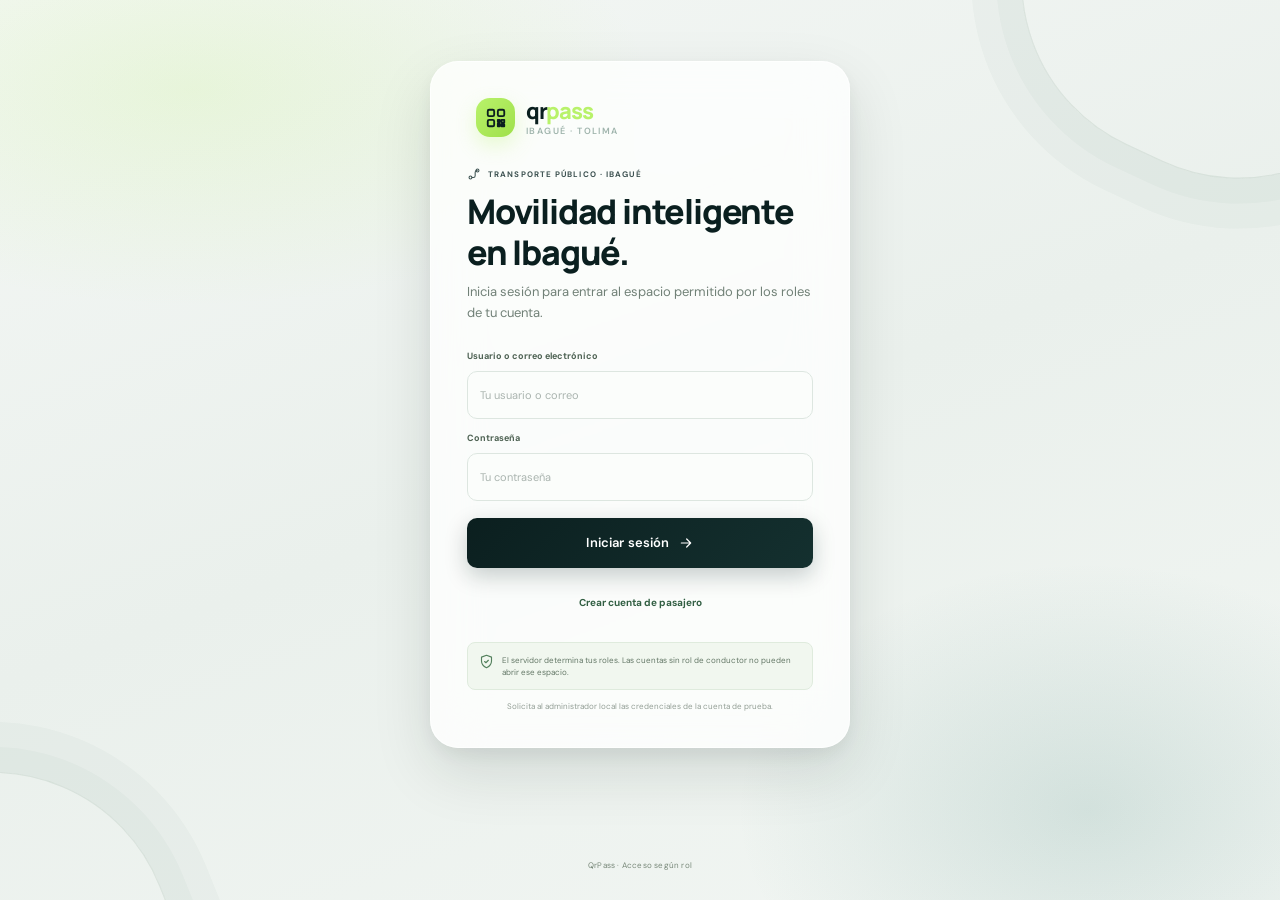
==== commit 608caf0c: "Refactor backend por responsabilidad; documentacion IS; rediseño frontend premium; correcciones UTF-" ====
--- a/frontend/index.html
+++ b/frontend/index.html
@@ -15,7 +15,7 @@
     <link rel="manifest" href="manifest.webmanifest" />
     <link rel="icon" href="iconos/qrpass.svg" type="image/svg+xml" />
     <link rel="apple-touch-icon" href="iconos/apple-touch-icon.png" />
-    <title>QrPass · Tu ciudad, en movimiento</title>
+    <title>QrPass · Movilidad en Ibagué</title>
     <link rel="preconnect" href="https://fonts.googleapis.com" />
     <link rel="preconnect" href="https://fonts.gstatic.com" crossorigin />
     <link
@@ -23,6 +23,7 @@
       rel="stylesheet"
     />
     <link rel="stylesheet" href="styles.css" />
+    <link rel="stylesheet" href="premium.css" />
     <script src="app.js" defer></script>
   </head>
   <body>
@@ -106,7 +107,7 @@
         </a>
         <div class="login-intro">
           <span class="eyebrow"><svg class="icon"><use href="#icon-route" /></svg> TRANSPORTE PÚBLICO · IBAGUÉ</span>
-          <h1 id="login-title">Tu ciudad, en movimiento.</h1>
+          <h1 id="login-title">Movilidad inteligente en Ibagué.</h1>
           <p>Inicia sesión para entrar al espacio permitido por los roles de tu cuenta.</p>
         </div>
         <form id="login-form" class="login-form">
@@ -169,15 +170,15 @@
             maxlength="256"
             required
           />
-          <label class="login-consent"><input name="privacy_consent" type="checkbox" required /><span>Autorizo el uso de mis datos para esta demostración.</span></label>
+          <label class="login-consent"><input name="privacy_consent" type="checkbox" required /><span>Autorizo el uso de mis datos para esta plataforma.</span></label>
           <button class="login-privacy-link" type="button" data-action="privacy-info">Leer aviso de privacidad del prototipo</button>
           <p class="login-error" id="registration-error" role="alert" hidden></p>
           <button class="button login-submit" type="submit">Crear cuenta pasajera <svg class="icon"><use href="#icon-arrow" /></svg></button>
         </form>
         <p class="login-role-note"><svg class="icon"><use href="#icon-shield" /></svg><span>El servidor determina tus roles. Las cuentas sin rol de conductor no pueden abrir ese espacio.</span></p>
-        <p class="login-demo-note">Prototipo: solicita al administrador local las credenciales de la cuenta de prueba.</p>
+        <p class="login-demo-note">Solicita al administrador local las credenciales de la cuenta de prueba.</p>
       </section>
-      <footer class="login-footer">QrPass · Acceso según rol · API de demostración</footer>
+      <footer class="login-footer">QrPass · Acceso según rol</footer>
     </main>
 
     <!-- Este contenedor se mantiene oculto hasta validar la cuenta y sus roles. -->
@@ -231,14 +232,14 @@
         <div class="sidebar-bottom">
           <div class="help-card">
             <span class="help-icon"><svg class="icon"><use href="#icon-spark" /></svg></span>
-            <strong id="workspace-help-title">Tu viaje, más simple.</strong>
-            <p id="workspace-help-copy">Un solo lugar para moverte por la ciudad.</p>
+            <strong id="workspace-help-title">Tu espacio de movilidad.</strong>
+            <p id="workspace-help-copy">Saldo, pagos, viajes y turnos en un solo lugar.</p>
             <button class="demo-account-link" type="button" data-action="logout">Cerrar sesión <svg class="icon"><use href="#icon-arrow" /></svg></button>
           </div>
           <div class="profile">
             <span class="avatar" id="sidebar-avatar">MC</span>
-            <span class="profile-copy"><strong id="sidebar-name">María Camila</strong><small id="sidebar-role">Perfil pasajero · demo</small></span>
-            <span class="profile-status" aria-label="Perfil de demostración seleccionado"></span>
+            <span class="profile-copy"><strong id="sidebar-name">María Camila</strong><small id="sidebar-role">Perfil pasajero</small></span>
+            <span class="profile-status" aria-label="Perfil seleccionado"></span>
           </div>
         </div>
       </aside>
@@ -256,7 +257,7 @@
           >
             <svg class="icon"><use href="#icon-menu" /></svg>
           </button>
-          <div class="breadcrumb"><span id="breadcrumb-context">Pasajero demo</span><span class="breadcrumb-slash">/</span><strong id="page-crumb">Resumen</strong></div>
+          <div class="breadcrumb"><span id="breadcrumb-context">Pasajero</span><span class="breadcrumb-slash">/</span><strong id="page-crumb">Resumen</strong></div>
           <div class="topbar-right">
             <span class="single-profile-label" id="single-profile-label">Pasajero</span>
             <div
@@ -269,7 +270,7 @@
               <button type="button" data-profile="pasajero" aria-pressed="false">Pasajero</button>
               <button type="button" data-profile="conductor" aria-pressed="true">Conductor</button>
             </div>
-            <span class="service-status" id="connection-status" role="status"><span></span><span id="connection-label">API de demostración</span></span>
+            <span class="service-status" id="connection-status" role="status"><span></span><span id="connection-label">Conectado</span></span>
             <span class="topbar-divider"></span>
             <span class="topbar-date" id="today-date"></span>
             <button
@@ -283,14 +284,14 @@
         </header>
         <div class="demo-banner">
           <span class="demo-banner-dot"></span>
-          <span><strong>Versión de demostración</strong> · Los movimientos son ficticios y los registra una API local.</span>
+          <span><strong>Versión de plataforma</strong> · Los movimientos son simulados y los registra una API local.</span>
           <button class="demo-info-link" type="button" data-action="demo-info">¿Qué significa?</button>
         </div>
         <!-- JavaScript coloca aqui la pantalla seleccionada. -->
         <section id="app-content" class="page-content" aria-label="Contenido de la página" aria-live="polite"></section>
         <footer class="site-footer">
           <span>QrPass <span class="footer-dot">·</span> Hecho para moverte mejor.</span>
-          <button class="footer-info-link" type="button" data-action="demo-info"><svg class="icon"><use href="#icon-document" /></svg> Acerca de la demostración</button>
+          <button class="footer-info-link" type="button" data-action="demo-info"><svg class="icon"><use href="#icon-document" /></svg> Acerca de la plataforma</button>
         </footer>
       </main>
     </div>
--- a/frontend/styles.css
+++ b/frontend/styles.css
@@ -1,3 +1,17 @@
+/* Selectores y formatos de color requeridos (rúbrica): universal, etiqueta, clase, id,
+   agrupación, descendiente, hijo (>), hermanos (+/~), colores en nombre/HEX/RGBA,
+   fondo con propiedad abreviada background. */
+#app-content { min-height: 200px; }
+.login-form > .input { border-width: 1px; }
+.sidebar + .main-area { margin-left: 250px; }
+.sidebar ~ .main-area { position: relative; }
+h1, h2, h3 { font-family: Manrope, sans-serif; }
+.login-card .login-intro h1 { letter-spacing: -1.2px; }
+.error-text { color: red; }
+.color-hex { color: #1f6b60; }
+.color-rgba { color: rgba(31, 107, 96, 0.85); }
+body { background: linear-gradient(135deg, #f4f7f5, #eaf0ec); }
+
 /* Aquí viven los colores y detalles que se repiten por toda la app. */
 :root {
   color-scheme: light;
@@ -2634,6 +2648,27 @@
   min-height: 43px;
 }
 
+/* Ruta y, si la ruta tiene destinos (como la 48), el menú de destino al lado. */
+.payment-route-row {
+  display: grid;
+  grid-template-columns: minmax(0, 1fr);
+  column-gap: 10px;
+}
+
+.payment-route-row.has-destination {
+  grid-template-columns: minmax(0, 5fr) minmax(0, 7fr);
+}
+
+.payment-route-row > :empty {
+  display: none;
+}
+
+@media (max-width: 450px) {
+  .payment-route-row.has-destination {
+    grid-template-columns: minmax(0, 1fr);
+  }
+}
+
 .payment-fieldset {
   min-width: 0;
   margin: 0 0 14px;
--- a/frontend/premium.css
+++ b/frontend/premium.css
@@ -0,0 +1,386 @@
+/* QrPass Premium Theme — capa visual elevada.
+   Se carga después de styles.css y solo sobreescribe apariencia.
+   La lógica de la app (app.js) no se modifica. */
+
+:root {
+  --ink: #0a1f1f;
+  --ink-soft: #3d5251;
+  --ink-muted: #5f706e;
+  --canvas: #f4f7f5;
+  --paper: #ffffff;
+  --line: #e2eae4;
+  --forest: #0b1f1f;
+  --forest-2: #14302f;
+  --mint: #b8f26a;
+  --mint-deep: #9fe04a;
+  --teal: #1f6b60;
+  --teal-pale: #e6f2ee;
+  --amber: #b8732a;
+  --amber-pale: #fff1de;
+  --red: #b04a3e;
+  --red-pale: #fdecea;
+  --shadow-xs: 0 1px 2px rgb(12 30 24 / 4%);
+  --shadow-sm: 0 4px 12px rgb(12 30 24 / 6%), 0 1px 3px rgb(12 30 24 / 4%);
+  --shadow-md: 0 12px 32px rgb(12 30 24 / 8%), 0 4px 10px rgb(12 30 24 / 5%);
+  --shadow-lg: 0 24px 60px rgb(12 30 24 / 12%), 0 8px 20px rgb(12 30 24 / 6%);
+  --shadow-glow: 0 0 0 1px rgb(184 242 106 / 18%), 0 12px 40px rgb(184 242 106 / 12%);
+  --radius-sm: 10px;
+  --radius-md: 16px;
+  --radius-lg: 22px;
+  --radius-xl: 28px;
+  font-family: "DM Sans", "Inter", system-ui, sans-serif;
+}
+
+body {
+  background:
+    radial-gradient(1200px 600px at 80% -10%, rgb(184 242 106 / 12%), transparent 60%),
+    radial-gradient(900px 500px at -10% 100%, rgb(31 107 96 / 8%), transparent 55%),
+    var(--canvas);
+}
+
+/* ---------- Login ---------- */
+.login-gate {
+  background:
+    radial-gradient(ellipse 60% 40% at 15% 10%, rgb(184 242 106 / 18%), transparent 60%),
+    radial-gradient(ellipse 50% 50% at 85% 90%, rgb(31 107 96 / 14%), transparent 55%),
+    linear-gradient(160deg, #f4f7f5, #eaf0ec 50%, #f2f6f3);
+}
+
+.login-card {
+  border: 1px solid rgb(255 255 255 / 70%);
+  border-radius: var(--radius-xl);
+  background: rgb(255 255 255 / 78%);
+  box-shadow: var(--shadow-lg);
+  backdrop-filter: blur(24px) saturate(140%);
+  -webkit-backdrop-filter: blur(24px) saturate(140%);
+  padding: 36px;
+}
+
+.login-brand .brand-mark {
+  border-radius: 14px;
+  background: linear-gradient(135deg, var(--mint), var(--mint-deep));
+  box-shadow: 0 8px 20px rgb(184 242 106 / 30%);
+}
+
+.login-intro h1 {
+  font-size: clamp(26px, 7vw, 34px);
+  letter-spacing: -1.4px;
+  font-weight: 800;
+}
+
+.login-intro > p {
+  font-size: 13px;
+  line-height: 1.65;
+}
+
+.login-form .input {
+  min-height: 48px;
+  border-radius: var(--radius-sm);
+  border: 1px solid #dde6e0;
+  background: #fbfdfb;
+  transition: border-color .18s ease, box-shadow .18s ease, background .18s ease;
+}
+
+.login-form .input:focus {
+  border-color: var(--teal);
+  background: #fff;
+  box-shadow: 0 0 0 4px rgb(31 107 96 / 12%);
+}
+
+.login-submit {
+  min-height: 50px;
+  border-radius: var(--radius-sm);
+  background: linear-gradient(135deg, var(--forest), var(--forest-2));
+  box-shadow: 0 8px 22px rgb(11 31 31 / 22%);
+  font-size: 13px;
+  letter-spacing: .2px;
+  transition: transform .18s ease, box-shadow .18s ease, filter .18s ease;
+}
+
+.login-submit:hover {
+  transform: translateY(-2px);
+  filter: brightness(1.05);
+  box-shadow: 0 12px 28px rgb(11 31 31 / 28%);
+}
+
+.login-submit:active {
+  transform: translateY(0);
+}
+
+/* ---------- Sidebar ---------- */
+.sidebar {
+  background:
+    linear-gradient(180deg, #0b1f1f 0%, #0f2a29 100%);
+  box-shadow: 4px 0 24px rgb(11 31 31 / 18%);
+  padding: 32px 18px 20px;
+}
+
+.brand-mark {
+  border-radius: 14px;
+  background: linear-gradient(135deg, var(--mint), var(--mint-deep));
+  box-shadow: 0 6px 16px rgb(184 242 106 / 25%);
+}
+
+.brand-name {
+  letter-spacing: -1.3px;
+}
+
+.nav-link {
+  border-radius: 12px;
+  transition: background .2s ease, color .2s ease, transform .2s ease, box-shadow .2s ease;
+}
+
+.nav-link:hover {
+  background: rgb(255 255 255 / 8%);
+  transform: translateX(2px);
+}
+
+.nav-link.is-active {
+  background: linear-gradient(135deg, rgb(184 242 106 / 16%), rgb(184 242 106 / 8%));
+  color: #fff;
+  box-shadow: inset 0 0 0 1px rgb(184 242 106 / 25%);
+}
+
+.nav-link.is-active .icon {
+  color: var(--mint);
+}
+
+.help-card {
+  border-radius: var(--radius-md);
+  background: rgb(255 255 255 / 5%);
+  border: 1px solid rgb(255 255 255 / 10%);
+  backdrop-filter: blur(8px);
+}
+
+.profile {
+  border-top: 1px solid rgb(255 255 255 / 12%);
+}
+
+.avatar {
+  border: 1px solid rgb(255 255 255 / 30%);
+  background: linear-gradient(135deg, #e8f2ed, #d6e6df);
+}
+
+/* ---------- Topbar ---------- */
+.topbar {
+  height: 72px;
+  padding: 0 40px;
+  border-bottom: 1px solid rgb(226 234 228 / 80%);
+  background: rgb(255 255 255 / 72%);
+  backdrop-filter: blur(20px) saturate(150%);
+  -webkit-backdrop-filter: blur(20px) saturate(150%);
+}
+
+.breadcrumb strong {
+  font-weight: 700;
+}
+
+.service-status {
+  padding: 6px 12px;
+  border-radius: 999px;
+  background: rgb(31 107 96 / 8%);
+}
+
+.service-status > span {
+  box-shadow: 0 0 0 3px rgb(99 180 118 / 18%);
+}
+
+/* ---------- Buttons ---------- */
+.button {
+  border-radius: var(--radius-sm);
+  font-weight: 600;
+  letter-spacing: .15px;
+  transition: transform .2s cubic-bezier(.2,.8,.2,1), box-shadow .2s ease, background .2s ease, filter .2s ease;
+}
+
+.button:hover {
+  transform: translateY(-2px);
+  box-shadow: 0 10px 24px rgb(11 31 31 / 18%);
+}
+
+.button:active {
+  transform: translateY(0);
+}
+
+.button-mint {
+  background: linear-gradient(135deg, var(--mint), var(--mint-deep));
+  color: var(--forest);
+  box-shadow: 0 6px 18px rgb(184 242 106 / 30%);
+}
+
+.button-mint:hover {
+  box-shadow: 0 10px 24px rgb(184 242 106 / 40%);
+}
+
+.button-outline {
+  border: 1px solid #dde6e0;
+  border-radius: var(--radius-sm);
+  transition: background .2s ease, border-color .2s ease, transform .2s ease;
+}
+
+.button-outline:hover {
+  border-color: var(--teal);
+  background: #f6faf7;
+  transform: translateY(-1px);
+  box-shadow: none;
+}
+
+/* ---------- Surfaces & cards ---------- */
+.surface, .stat-card, .fare-card, .driver-capture-card, .driver-close-card {
+  border: 1px solid rgb(226 234 228 / 90%);
+  border-radius: var(--radius-md);
+  box-shadow: var(--shadow-sm);
+  transition: box-shadow .25s ease, transform .25s ease, border-color .25s ease;
+}
+
+.surface:hover, .stat-card:hover {
+  box-shadow: var(--shadow-md);
+  transform: translateY(-2px);
+}
+
+.surface-header h2 {
+  font-weight: 700;
+  letter-spacing: -.3px;
+}
+
+/* ---------- Welcome banner ---------- */
+.welcome-banner {
+  border-radius: var(--radius-lg);
+  box-shadow: var(--shadow-md);
+  background:
+    radial-gradient(ellipse 50% 60% at 85% 100%, rgb(184 242 106 / 22%), transparent 50%),
+    linear-gradient(115deg, #0b1f1f 8%, #153533 60%, #1e4a40 100%);
+}
+
+.welcome-copy h2 {
+  font-weight: 700;
+  letter-spacing: -1px;
+}
+
+/* ---------- Stat cards ---------- */
+.stat-card {
+  border-radius: var(--radius-md);
+  box-shadow: var(--shadow-xs);
+}
+
+.stat-card::before {
+  content: "";
+  position: absolute;
+  top: 0; left: 0; right: 0;
+  height: 3px;
+  border-radius: var(--radius-md) var(--radius-md) 0 0;
+  background: linear-gradient(90deg, var(--teal), var(--mint));
+  opacity: 0;
+  transition: opacity .25s ease;
+}
+
+.stat-card:hover::before {
+  opacity: 1;
+}
+
+.stat-value {
+  font-weight: 800;
+  letter-spacing: -1px;
+}
+
+.stat-icon {
+  border-radius: 12px;
+}
+
+/* ---------- Page content spacing ---------- */
+.page-content {
+  padding: 36px 44px 32px;
+}
+
+.page-heading h1 {
+  font-weight: 800;
+  letter-spacing: -1.3px;
+}
+
+/* ---------- Demo banner ---------- */
+.demo-banner {
+  background: linear-gradient(90deg, #f0f7f0, #f6faf6);
+  border-bottom: 1px solid #e2ece4;
+}
+
+/* ---------- Inputs globally ---------- */
+.input {
+  border-radius: var(--radius-sm);
+  transition: border-color .18s ease, box-shadow .18s ease, background .18s ease;
+}
+
+.input:focus {
+  border-color: var(--teal);
+  box-shadow: 0 0 0 4px rgb(31 107 96 / 12%);
+}
+
+/* ---------- Modal ---------- */
+.modal {
+  border: none;
+  border-radius: var(--radius-lg);
+  box-shadow: var(--shadow-lg);
+  padding: 0;
+  overflow: hidden;
+}
+
+/* ---------- Toast ---------- */
+.toast-region {
+  filter: drop-shadow(0 8px 24px rgb(12 30 24 / 12%));
+}
+
+/* ---------- Scrollbar ---------- */
+::-webkit-scrollbar {
+  width: 10px;
+  height: 10px;
+}
+
+::-webkit-scrollbar-track {
+  background: transparent;
+}
+
+::-webkit-scrollbar-thumb {
+  background: rgb(12 30 24 / 12%);
+  border-radius: 999px;
+  border: 2px solid transparent;
+  background-clip: content-box;
+}
+
+::-webkit-scrollbar-thumb:hover {
+  background: rgb(12 30 24 / 22%);
+  background-clip: content-box;
+}
+
+/* ---------- High contrast / colorimetry ---------- */
+@media (prefers-contrast: high) {
+  :root {
+    --ink: #000;
+    --canvas: #fff;
+    --paper: #fff;
+    --line: #000;
+    --forest: #000;
+    --mint: #00d000;
+    --teal: #005050;
+  }
+  body { background: #fff; }
+  .button, .login-submit { border: 2px solid #000; }
+}
+
+/* Mejor legibilidad de texto secundario a distancia */
+.eyebrow, .stat-label, .stat-note, .breadcrumb, .topbar-date, .page-heading p {
+  color: var(--ink-soft);
+}
+
+/* ---------- Reduced motion ---------- */
+@media (prefers-reduced-motion: reduce) {
+  *, *::before, *::after {
+    animation-duration: 0.01ms !important;
+    transition-duration: 0.01ms !important;
+  }
+}
+
+/* ---------- Mobile tweaks ---------- */
+@media (max-width: 768px) {
+  .topbar { padding: 0 20px; }
+  .page-content { padding: 24px 20px 20px; }
+  .login-card { padding: 28px 22px; }
+}
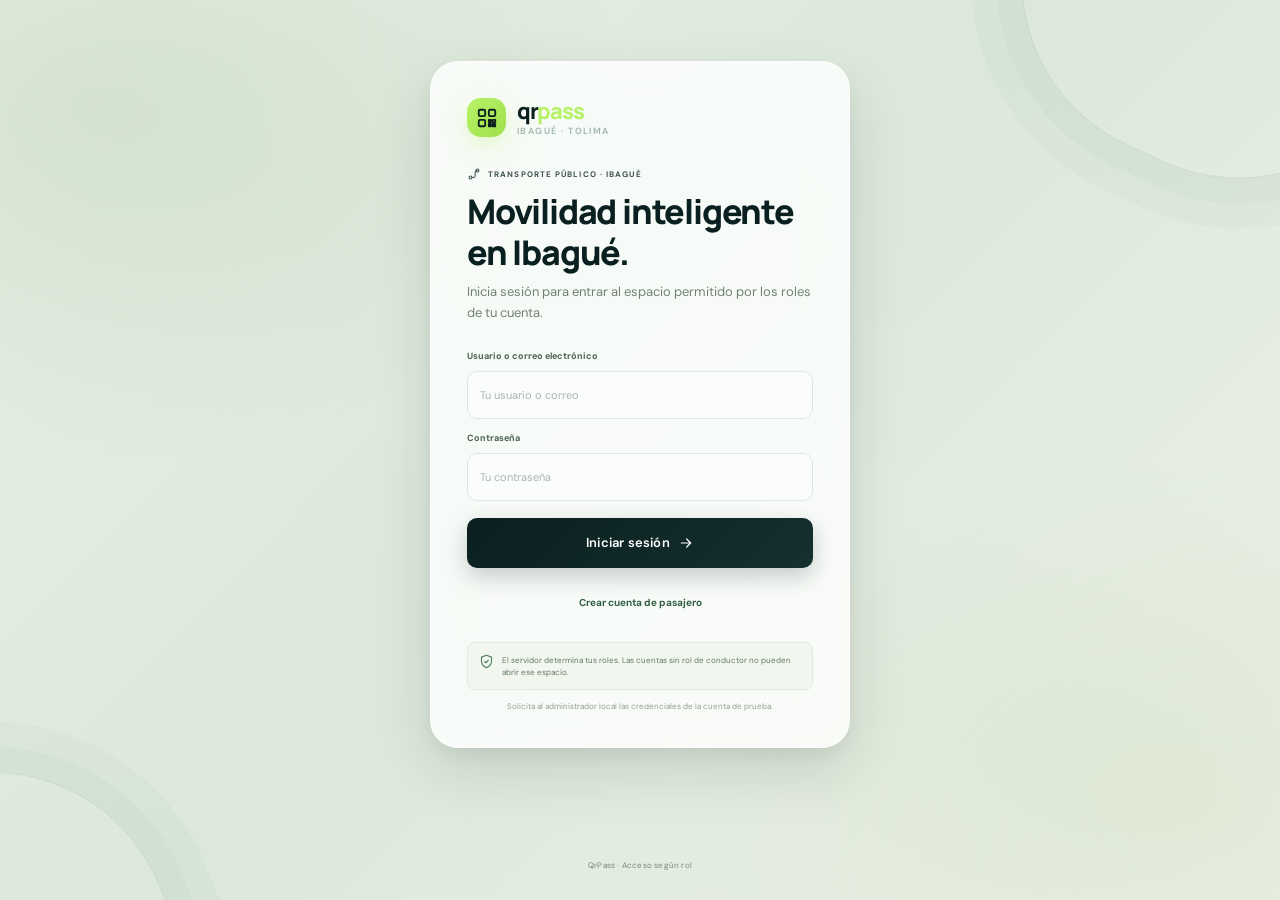
==== commit 7041fbbe: "Separar frontend en páginas por responsabilidad Divide el acceso, la selección de perfil y los espac" ====
--- a/frontend/index.html
+++ b/frontend/index.html
@@ -3,323 +3,18 @@
   <head>
     <meta charset="utf-8" />
     <meta name="viewport" content="width=device-width, initial-scale=1, viewport-fit=cover" />
-    <meta
-      name="description"
-      content="QrPass: una forma más simple de moverte por Ibagué."
-    />
     <meta name="theme-color" content="#102a2a" />
-    <meta name="mobile-web-app-capable" content="yes" />
-    <meta name="apple-mobile-web-app-capable" content="yes" />
-    <meta name="apple-mobile-web-app-status-bar-style" content="black-translucent" />
-    <meta name="apple-mobile-web-app-title" content="QrPass" />
     <link rel="manifest" href="manifest.webmanifest" />
     <link rel="icon" href="iconos/qrpass.svg" type="image/svg+xml" />
-    <link rel="apple-touch-icon" href="iconos/apple-touch-icon.png" />
     <title>QrPass · Movilidad en Ibagué</title>
-    <link rel="preconnect" href="https://fonts.googleapis.com" />
-    <link rel="preconnect" href="https://fonts.gstatic.com" crossorigin />
-    <link
-      href="https://fonts.googleapis.com/css2?family=DM+Sans:wght@400;500;600;700&family=Manrope:wght@400;500;600;700;800&display=swap"
-      rel="stylesheet"
-    />
-    <link rel="stylesheet" href="styles.css" />
-    <link rel="stylesheet" href="premium.css" />
-    <script src="app.js" defer></script>
+    <link rel="stylesheet" href="index.css" />
+    <script src="api.js" defer></script>
+    <script src="index.js" defer></script>
   </head>
   <body>
-    <!-- Guardamos aquí los iconos para poder reutilizarlos en toda la app. -->
-    <svg class="icon-library" xmlns="http://www.w3.org/2000/svg" aria-hidden="true">
-      <symbol id="icon-grid" viewBox="0 0 24 24">
-        <rect x="3.5" y="3.5" width="7" height="7" rx="1.5" />
-        <rect x="13.5" y="3.5" width="7" height="7" rx="1.5" />
-        <rect x="3.5" y="13.5" width="7" height="7" rx="1.5" />
-        <path d="M14 14h2v2h-2zm4 0h2v2h-2zm-4 4h2v2h-2zm4 0h2v2h-2z" />
-      </symbol>
-      <symbol id="icon-qr" viewBox="0 0 24 24">
-        <rect x="3" y="3" width="7" height="7" rx="1.5" />
-        <rect x="14" y="3" width="7" height="7" rx="1.5" />
-        <rect x="3" y="14" width="7" height="7" rx="1.5" />
-        <path d="M14 14h2v2h-2zm4 0h3v3h-3zm-4 4h2v3h-2zm4 1h3v2h-3z" />
-      </symbol>
-      <symbol id="icon-wallet" viewBox="0 0 24 24">
-        <rect x="3" y="5" width="18" height="15" rx="3" />
-        <path d="M3 9h18m-5 5h2m-14-9 12-2" />
-      </symbol>
-      <symbol id="icon-clock" viewBox="0 0 24 24">
-        <circle cx="12" cy="12" r="9" />
-        <path d="M12 7v5l3.5 2" />
-      </symbol>
-      <symbol id="icon-arrows" viewBox="0 0 24 24">
-        <path d="M4 7h15l-3-3m4 13H5l3 3m9-13 3 3-3 3M7 14l-3 3 3 3" />
-      </symbol>
-      <symbol id="icon-plus" viewBox="0 0 24 24">
-        <path d="M12 5v14m-7-7h14" />
-      </symbol>
-      <symbol id="icon-download" viewBox="0 0 24 24">
-        <path d="M12 3v12m-5-5 5 5 5-5M5 17v3h14v-3" />
-      </symbol>
-      <symbol id="icon-card" viewBox="0 0 24 24">
-        <rect x="2.5" y="5" width="19" height="14" rx="3" />
-        <path d="M2.5 10h19m-15 5h4" />
-      </symbol>
-      <symbol id="icon-document" viewBox="0 0 24 24">
-        <path d="M14 3H6a2 2 0 0 0-2 2v14a2 2 0 0 0 2 2h12a2 2 0 0 0 2-2V9z" />
-        <path d="M14 3v6h6M8 13h8m-8 4h8" />
-      </symbol>
-      <symbol id="icon-arrow" viewBox="0 0 24 24">
-        <path d="M5 12h14m-6-6 6 6-6 6" />
-      </symbol>
-      <symbol id="icon-route" viewBox="0 0 24 24">
-        <circle cx="6" cy="18" r="2.5" />
-        <circle cx="18" cy="6" r="2.5" />
-        <path d="M8.5 18H11a3 3 0 0 0 3-3V9a3 3 0 0 1 3-3h.5" />
-      </symbol>
-      <symbol id="icon-shield" viewBox="0 0 24 24">
-        <path d="M12 22s8-4 8-11V5l-8-3-8 3v6c0 7 8 11 8 11Z" />
-        <path d="m9 12 2 2 4-4" />
-      </symbol>
-      <symbol id="icon-bus" viewBox="0 0 24 24">
-        <path d="M5 17h14l1-3V7c0-2-2-3-8-3S4 5 4 7v7l1 3Z" />
-        <path d="M4 10h16M7 17v2m10-2v2M7 14h.01M17 14h.01" />
-      </symbol>
-      <symbol id="icon-menu" viewBox="0 0 24 24">
-        <path d="M4 7h16M4 12h16M4 17h16" />
-      </symbol>
-      <symbol id="icon-close" viewBox="0 0 24 24">
-        <path d="m6 6 12 12M18 6 6 18" />
-      </symbol>
-      <symbol id="icon-check" viewBox="0 0 24 24">
-        <path d="m5 12 4 4L19 6" />
-      </symbol>
-      <symbol id="icon-spark" viewBox="0 0 24 24">
-        <path d="m12 3 1.9 5.8L20 11l-6.1 2.2L12 19l-1.9-5.8L4 11l6.1-2.2L12 3Zm7 12 .9 2.1L22 18l-2.1.9L19 21l-.9-2.1L16 18l2.1-.9L19 15Z" />
-      </symbol>
-    </svg>
-
-    <!-- La entrada y la app viven en la misma página; JavaScript muestra una
-         u otra según la sesión que el servidor reconoce. -->
-    <!-- Primero mostramos el acceso; el espacio de trabajo aparece al validar la sesión. -->
-    <main class="login-gate" id="login-gate">
-      <section class="login-card" aria-labelledby="login-title">
-        <a class="brand login-brand" href="#login" aria-label="QrPass">
-          <span class="brand-mark" aria-hidden="true"><svg class="icon"><use href="#icon-qr" /></svg></span>
-          <span class="brand-name">qr<span>pass</span><small>IBAGUÉ · TOLIMA</small></span>
-        </a>
-        <div class="login-intro">
-          <span class="eyebrow"><svg class="icon"><use href="#icon-route" /></svg> TRANSPORTE PÚBLICO · IBAGUÉ</span>
-          <h1 id="login-title">Movilidad inteligente en Ibagué.</h1>
-          <p>Inicia sesión para entrar al espacio permitido por los roles de tu cuenta.</p>
-        </div>
-        <form id="login-form" class="login-form">
-          <label for="login-username">Usuario o correo electrónico</label>
-          <input
-            class="input"
-            id="login-username"
-            name="username"
-            type="text"
-            autocomplete="username"
-            placeholder="Tu usuario o correo"
-            minlength="3"
-            maxlength="254"
-            required
-          />
-          <label for="login-password">Contraseña</label>
-          <input
-            class="input"
-            id="login-password"
-            name="password"
-            type="password"
-            autocomplete="current-password"
-            placeholder="Tu contraseña"
-            required
-          />
-          <p class="login-error" id="login-error" role="alert" hidden></p>
-          <button class="button login-submit" type="submit">Iniciar sesión <svg class="icon"><use href="#icon-arrow" /></svg></button>
-        </form>
-        <button class="login-register-toggle" id="registration-toggle" type="button">Crear cuenta de pasajero</button>
-        <form id="registration-form" class="login-form" hidden>
-          <label for="register-names">Nombre completo</label>
-          <input
-            class="input"
-            id="register-names"
-            name="names"
-            type="text"
-            autocomplete="name"
-            minlength="2"
-            maxlength="120"
-            required
-          />
-          <label for="register-email">Correo electrónico</label>
-          <input
-            class="input"
-            id="register-email"
-            name="email"
-            type="email"
-            autocomplete="email"
-            maxlength="254"
-            required
-          />
-          <label for="register-password">Contraseña (mínimo 12 caracteres)</label>
-          <input
-            class="input"
-            id="register-password"
-            name="password"
-            type="password"
-            autocomplete="new-password"
-            minlength="12"
-            maxlength="256"
-            required
-          />
-          <label class="login-consent"><input name="privacy_consent" type="checkbox" required /><span>Autorizo el uso de mis datos para esta plataforma.</span></label>
-          <button class="login-privacy-link" type="button" data-action="privacy-info">Leer aviso de privacidad del prototipo</button>
-          <p class="login-error" id="registration-error" role="alert" hidden></p>
-          <button class="button login-submit" type="submit">Crear cuenta pasajera <svg class="icon"><use href="#icon-arrow" /></svg></button>
-        </form>
-        <p class="login-role-note"><svg class="icon"><use href="#icon-shield" /></svg><span>El servidor determina tus roles. Las cuentas sin rol de conductor no pueden abrir ese espacio.</span></p>
-        <p class="login-demo-note">Solicita al administrador local las credenciales de la cuenta de prueba.</p>
-      </section>
-      <footer class="login-footer">QrPass · Acceso según rol</footer>
+    <main class="entry-status" role="status" aria-live="polite">
+      <img src="iconos/qrpass.svg" alt="" />
+      <p>Verificando tu sesión…</p>
     </main>
-
-    <!-- Este contenedor se mantiene oculto hasta validar la cuenta y sus roles. -->
-    <div class="app-shell">
-      <!-- Navegacion lateral y opciones disponibles por perfil. -->
-      <aside class="sidebar" id="sidebar" aria-label="Menú de QrPass">
-        <a class="brand" href="#inicio" data-view="inicio" aria-label="QrPass, inicio">
-          <span class="brand-mark" aria-hidden="true">
-            <svg class="icon"><use href="#icon-qr" /></svg>
-          </span>
-          <span class="brand-name">qr<span>pass</span><small>IBAGUÉ · TOLIMA</small></span>
-        </a>
-
-        <div data-profile-content="pasajero">
-          <div class="sidebar-caption">TU ESPACIO</div>
-          <nav class="main-nav" aria-label="Navegación principal">
-            <button class="nav-link is-active" data-view="inicio">
-              <svg class="icon"><use href="#icon-grid" /></svg><span>Resumen</span>
-            </button>
-            <button class="nav-link" data-view="qr">
-              <svg class="icon"><use href="#icon-qr" /></svg><span>Escanear QR</span>
-            </button>
-            <button class="nav-link" data-view="historial">
-              <svg class="icon"><use href="#icon-clock" /></svg><span>Mis viajes</span>
-            </button>
-          </nav>
-
-          <div class="sidebar-caption sidebar-caption-spaced">MOVERSE</div>
-          <nav class="main-nav" aria-label="Acciones de viaje">
-            <button class="nav-link" data-action="payment" data-method="saldo">
-              <svg class="icon"><use href="#icon-wallet" /></svg><span>Pagar pasaje</span>
-            </button>
-            <button class="nav-link" data-action="transfer">
-              <svg class="icon"><use href="#icon-arrows" /></svg><span>Traspaso de ruta</span>
-            </button>
-            <button class="nav-link" data-view="recarga">
-              <svg class="icon"><use href="#icon-plus" /></svg><span>Recargar saldo</span>
-            </button>
-          </nav>
-        </div>
-
-        <div data-profile-content="conductor" hidden>
-          <div class="sidebar-caption">OPERACIÓN</div>
-          <nav class="main-nav" aria-label="Operación del conductor">
-            <button class="nav-link is-active" data-view="inicio">
-              <svg class="icon"><use href="#icon-bus" /></svg><span>Mi turno y recaudo</span>
-            </button>
-          </nav>
-        </div>
-
-        <div class="sidebar-bottom">
-          <div class="help-card">
-            <span class="help-icon"><svg class="icon"><use href="#icon-spark" /></svg></span>
-            <strong id="workspace-help-title">Tu espacio de movilidad.</strong>
-            <p id="workspace-help-copy">Saldo, pagos, viajes y turnos en un solo lugar.</p>
-            <button class="demo-account-link" type="button" data-action="logout">Cerrar sesión <svg class="icon"><use href="#icon-arrow" /></svg></button>
-          </div>
-          <div class="profile">
-            <span class="avatar" id="sidebar-avatar">MC</span>
-            <span class="profile-copy"><strong id="sidebar-name">María Camila</strong><small id="sidebar-role">Perfil pasajero</small></span>
-            <span class="profile-status" aria-label="Perfil seleccionado"></span>
-          </div>
-        </div>
-      </aside>
-
-      <!-- Area de trabajo: barra superior, aviso y pantalla activa. -->
-      <main class="main-area">
-        <!-- Contexto de la pagina, perfil, estado de conexion e instalacion. -->
-        <header class="topbar">
-          <button
-            class="mobile-menu icon-button"
-            id="menu-toggle"
-            aria-label="Abrir menú"
-            aria-expanded="false"
-            aria-controls="sidebar"
-          >
-            <svg class="icon"><use href="#icon-menu" /></svg>
-          </button>
-          <div class="breadcrumb"><span id="breadcrumb-context">Pasajero</span><span class="breadcrumb-slash">/</span><strong id="page-crumb">Resumen</strong></div>
-          <div class="topbar-right">
-            <span class="single-profile-label" id="single-profile-label">Pasajero</span>
-            <div
-              class="profile-switcher"
-              id="workspace-switcher"
-              role="group"
-              aria-label="Cambiar entre roles autorizados"
-              hidden
-            >
-              <button type="button" data-profile="pasajero" aria-pressed="false">Pasajero</button>
-              <button type="button" data-profile="conductor" aria-pressed="true">Conductor</button>
-            </div>
-            <span class="service-status" id="connection-status" role="status"><span></span><span id="connection-label">Conectado</span></span>
-            <span class="topbar-divider"></span>
-            <span class="topbar-date" id="today-date"></span>
-            <button
-              class="button button-outline install-button"
-              id="install-button"
-              type="button"
-              hidden
-            ><svg class="icon"><use href="#icon-download" /></svg> Instalar app</button>
-            <span class="avatar avatar-small" id="topbar-avatar">MC</span>
-          </div>
-        </header>
-        <div class="demo-banner">
-          <span class="demo-banner-dot"></span>
-          <span><strong>Versión de plataforma</strong> · Los movimientos son simulados y los registra una API local.</span>
-          <button class="demo-info-link" type="button" data-action="demo-info">¿Qué significa?</button>
-        </div>
-        <!-- JavaScript coloca aqui la pantalla seleccionada. -->
-        <section id="app-content" class="page-content" aria-label="Contenido de la página" aria-live="polite"></section>
-        <footer class="site-footer">
-          <span>QrPass <span class="footer-dot">·</span> Hecho para moverte mejor.</span>
-          <button class="footer-info-link" type="button" data-action="demo-info"><svg class="icon"><use href="#icon-document" /></svg> Acerca de la plataforma</button>
-        </footer>
-      </main>
-    </div>
-    <button
-      class="sidebar-backdrop"
-      id="sidebar-backdrop"
-      type="button"
-      aria-label="Cerrar menú"
-    ></button>
-    <!-- Navegacion compacta para pantallas pequenas. -->
-    <nav class="mobile-tabbar" id="mobile-tabbar" aria-label="Navegación rápida">
-      <button
-        class="mobile-tab is-active"
-        data-view="inicio"
-        data-tab-view="inicio"
-        aria-current="page"
-      ><svg class="icon"><use href="#icon-grid" /></svg><span>Inicio</span></button>
-      <button class="mobile-tab" data-view="qr" data-tab-view="qr"><svg class="icon"><use href="#icon-qr" /></svg><span>Escanear</span></button>
-      <button class="mobile-tab" data-view="historial" data-tab-view="historial"><svg class="icon"><use href="#icon-clock" /></svg><span>Viajes</span></button>
-      <button class="mobile-tab" data-view="recarga" data-tab-view="recarga"><svg class="icon"><use href="#icon-wallet" /></svg><span>Saldo</span></button>
-    </nav>
-
-    <!-- Ventana reutilizable para pagos, recibos y formularios. -->
-    <dialog class="modal" id="app-modal" aria-labelledby="modal-title">
-      <form method="dialog" class="modal-dismiss"><button class="icon-button" aria-label="Cerrar ventana"><svg class="icon"><use href="#icon-close" /></svg></button></form>
-      <div id="modal-content"></div>
-    </dialog>
-    <!-- Mensajes breves de confirmacion y error. -->
-    <div class="toast-region" id="toast-region" role="status" aria-live="polite"></div>
   </body>
 </html>
--- a/frontend/index.css
+++ b/frontend/index.css
@@ -0,0 +1,32 @@
+:root {
+  color-scheme: light;
+  font-family: "DM Sans", sans-serif;
+}
+
+body {
+  display: grid;
+  min-width: 320px;
+  min-height: 100vh;
+  min-height: 100dvh;
+  margin: 0;
+  place-items: center;
+  background: #f4f7f5;
+  color: #173131;
+}
+
+.entry-status {
+  display: flex;
+  align-items: center;
+  gap: 12px;
+  color: #536665;
+  font-size: 14px;
+}
+
+.entry-status img {
+  width: 36px;
+  height: 36px;
+}
+
+.entry-status p {
+  margin: 0;
+}
